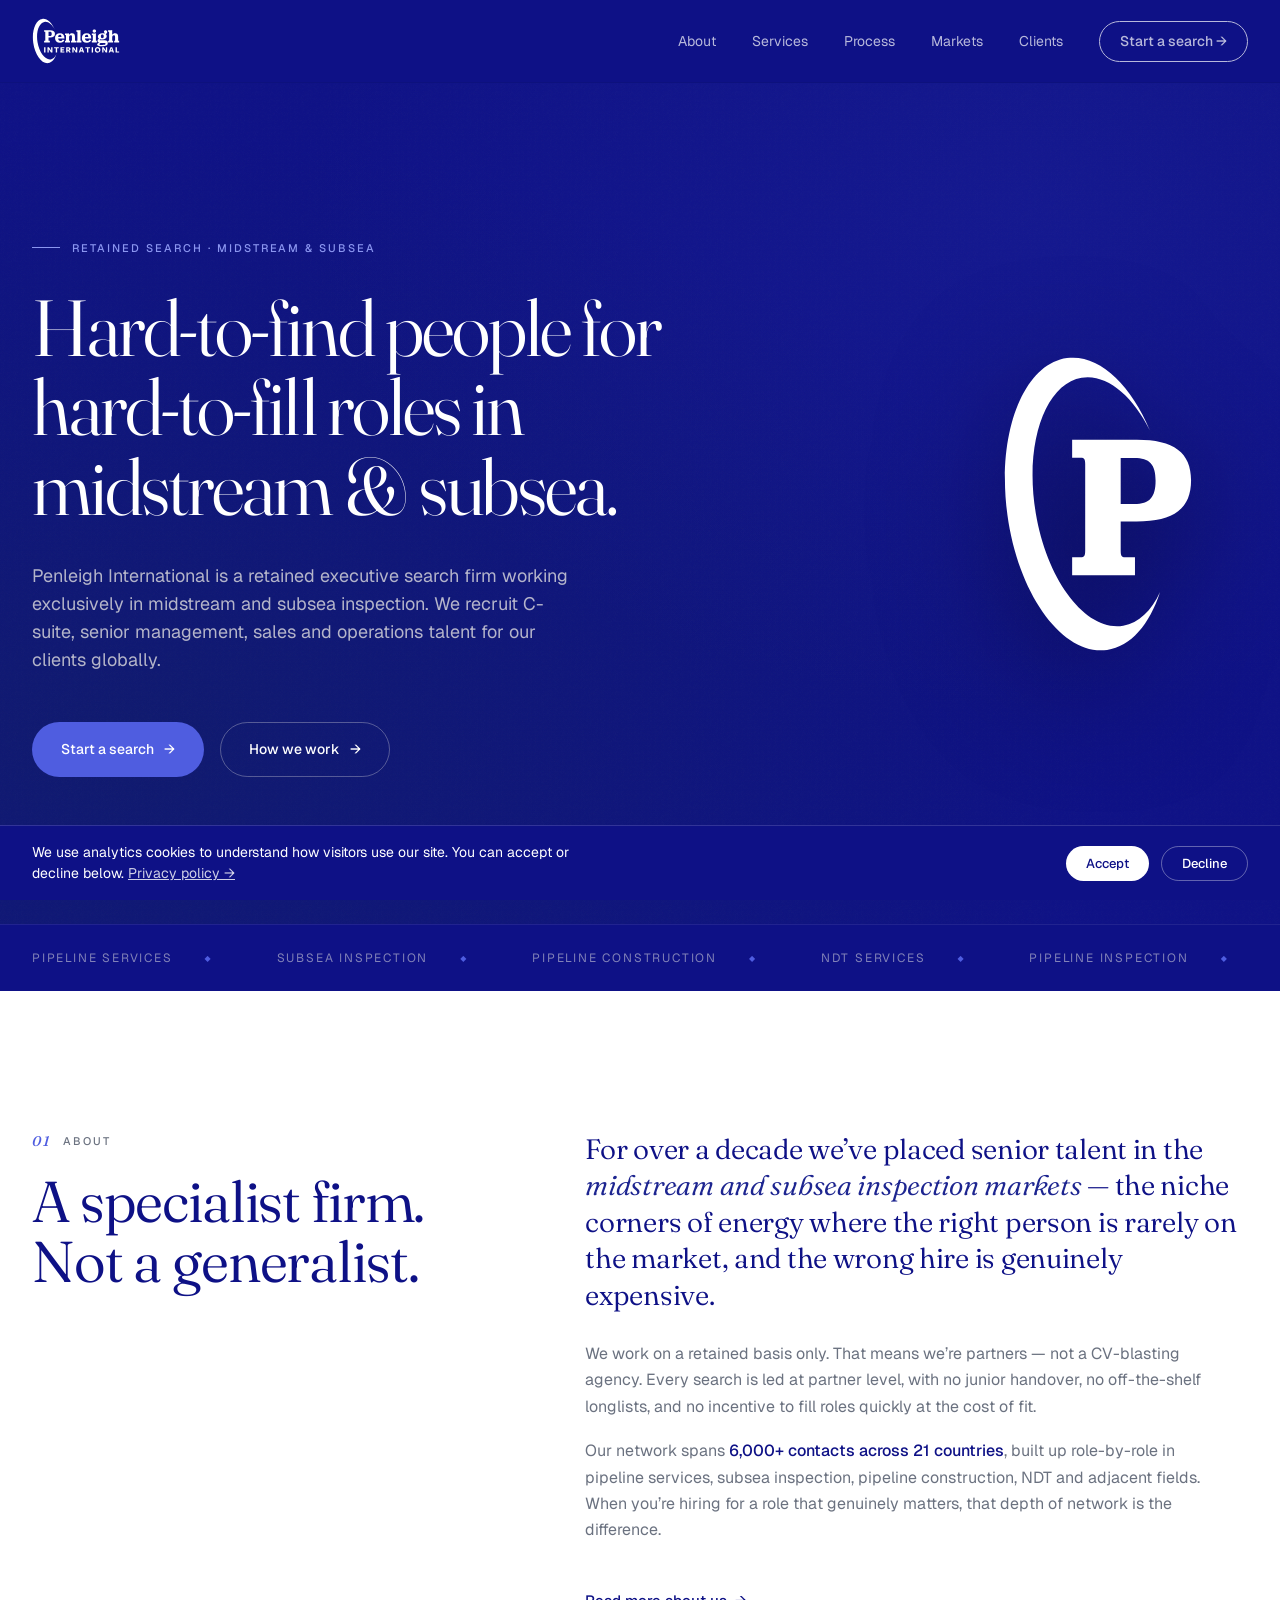
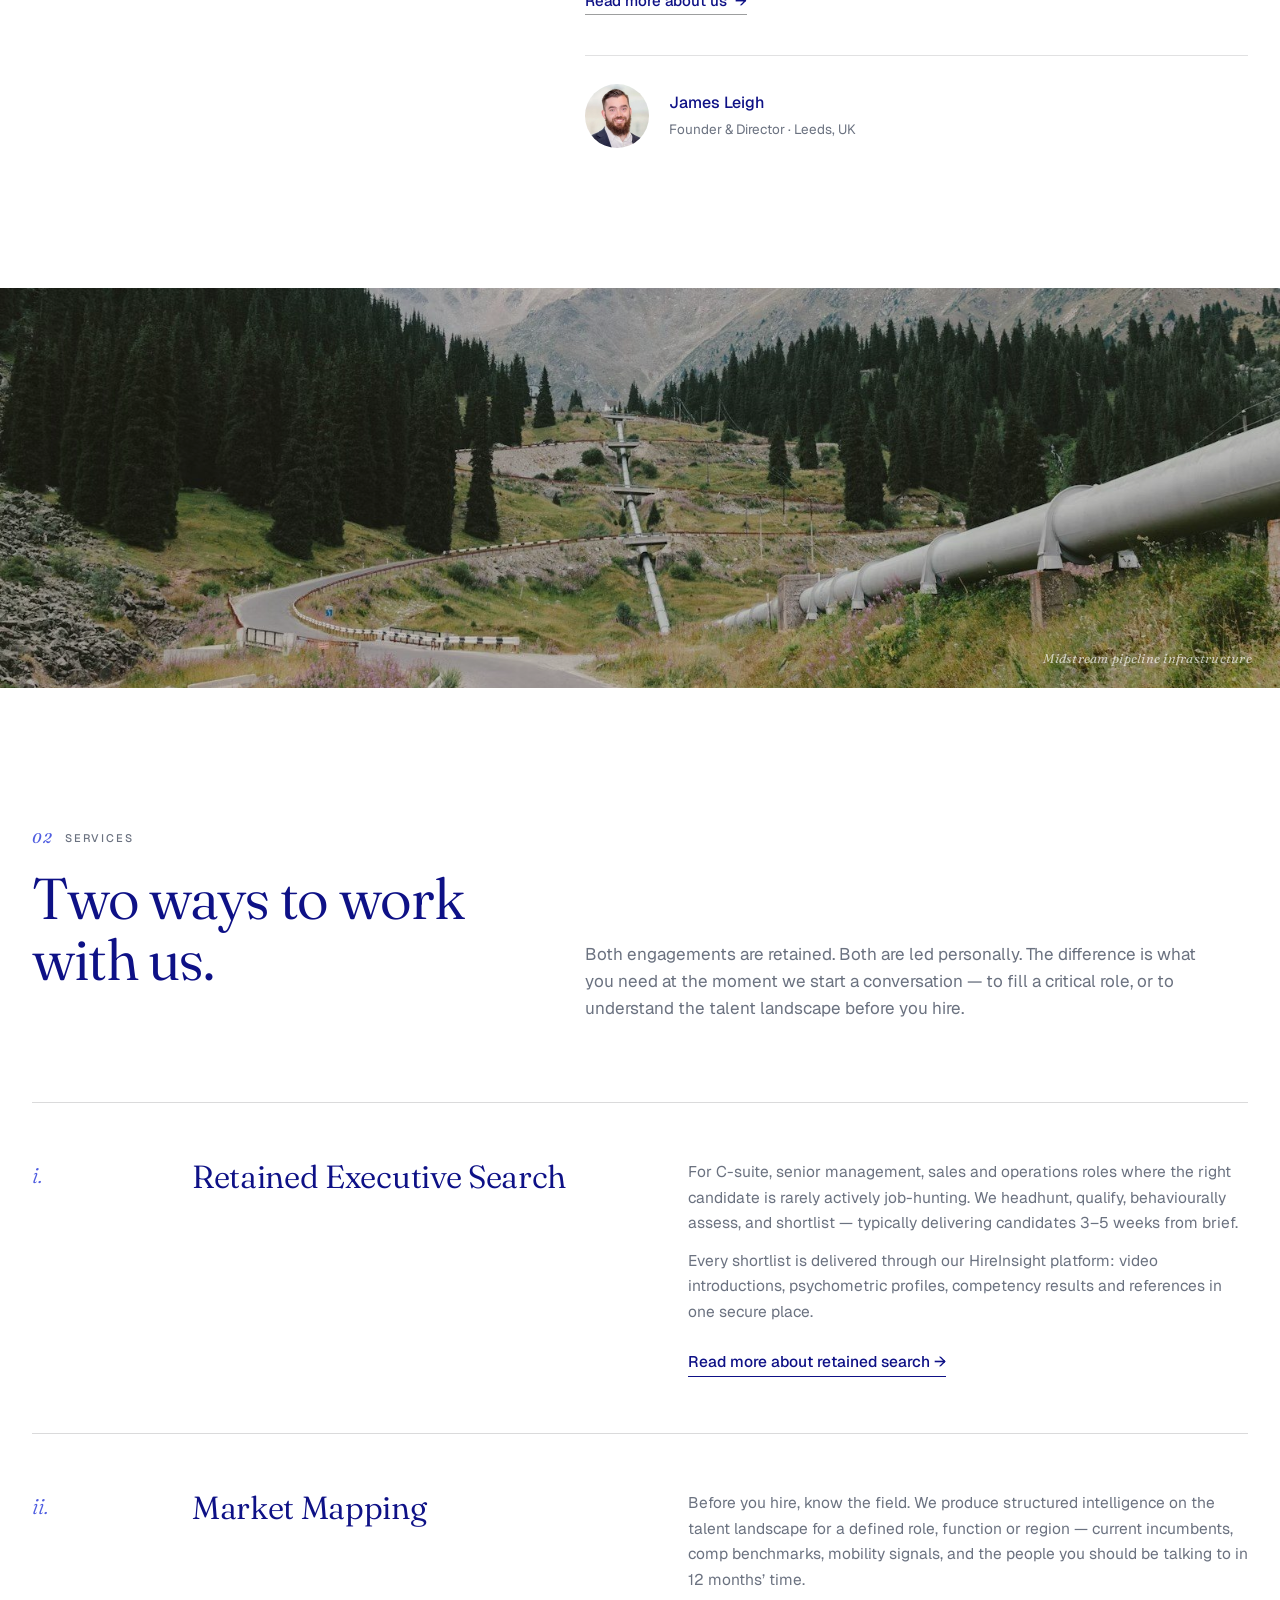
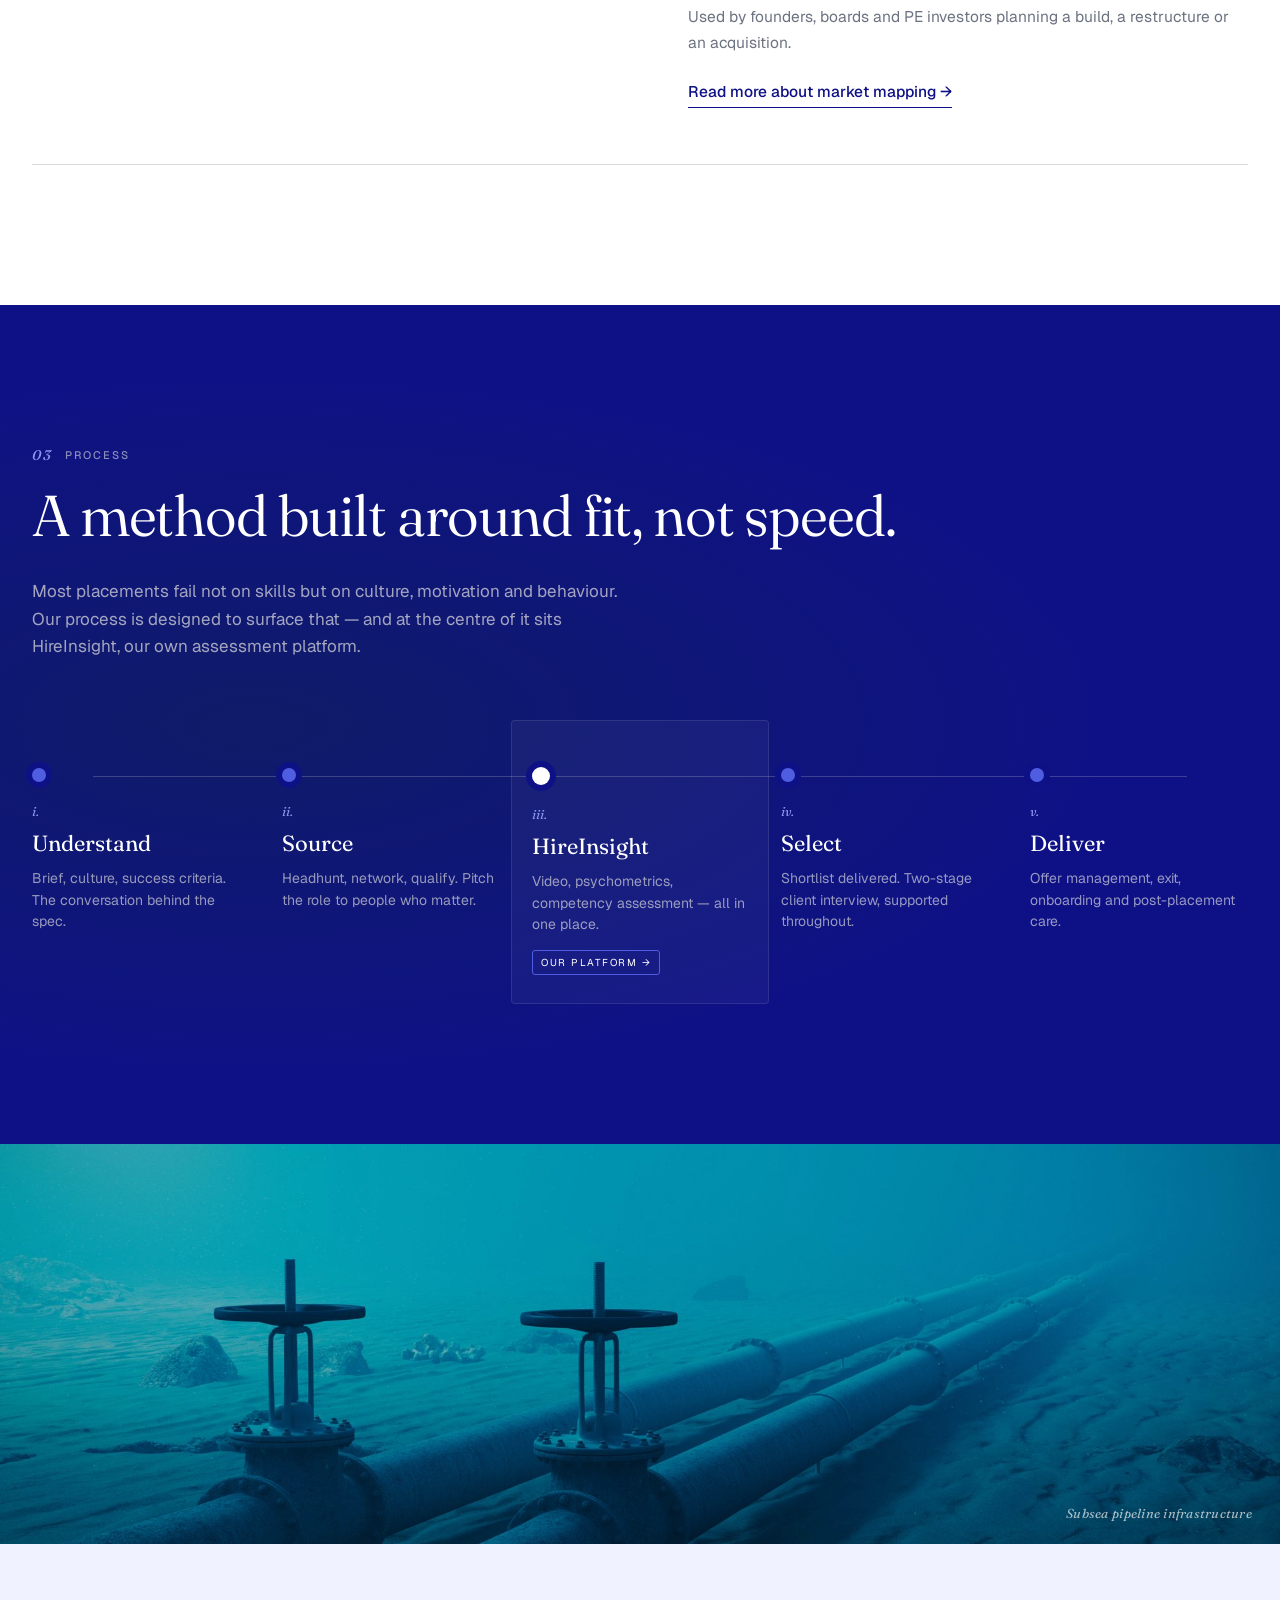
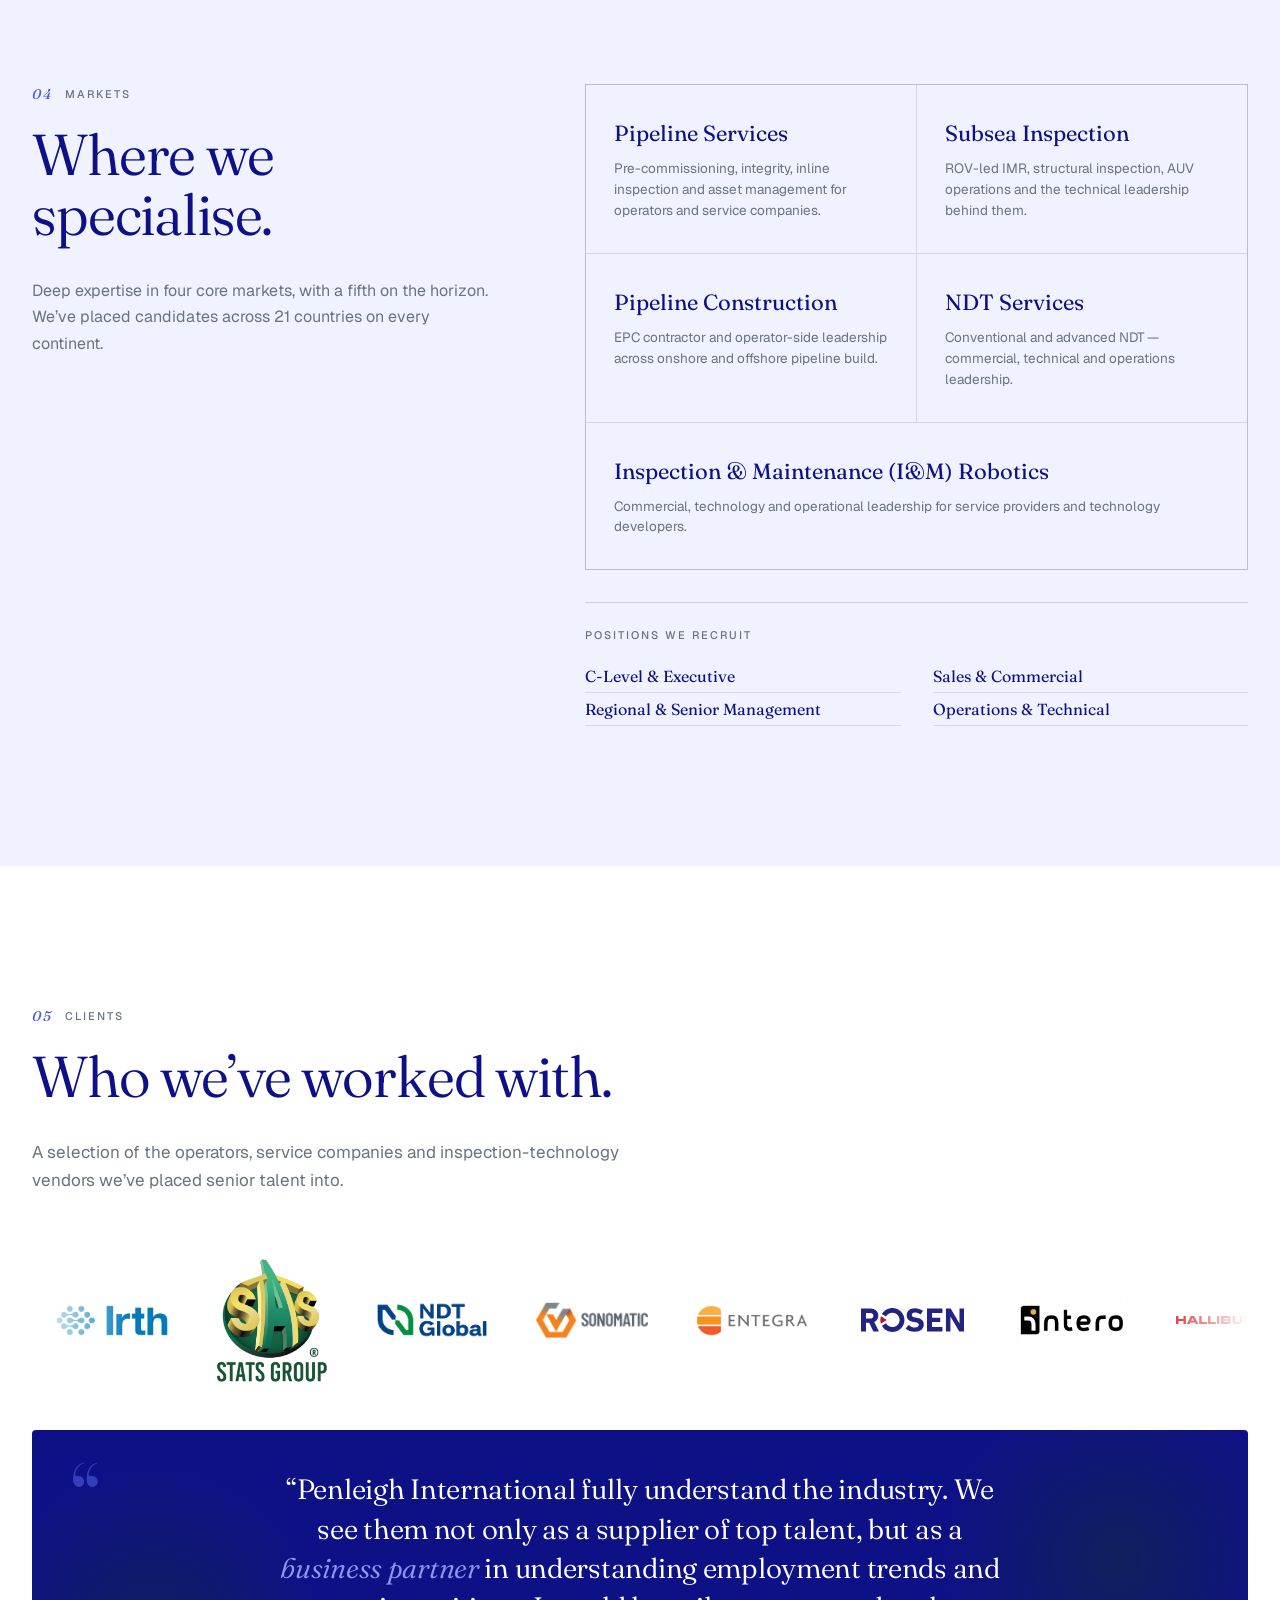
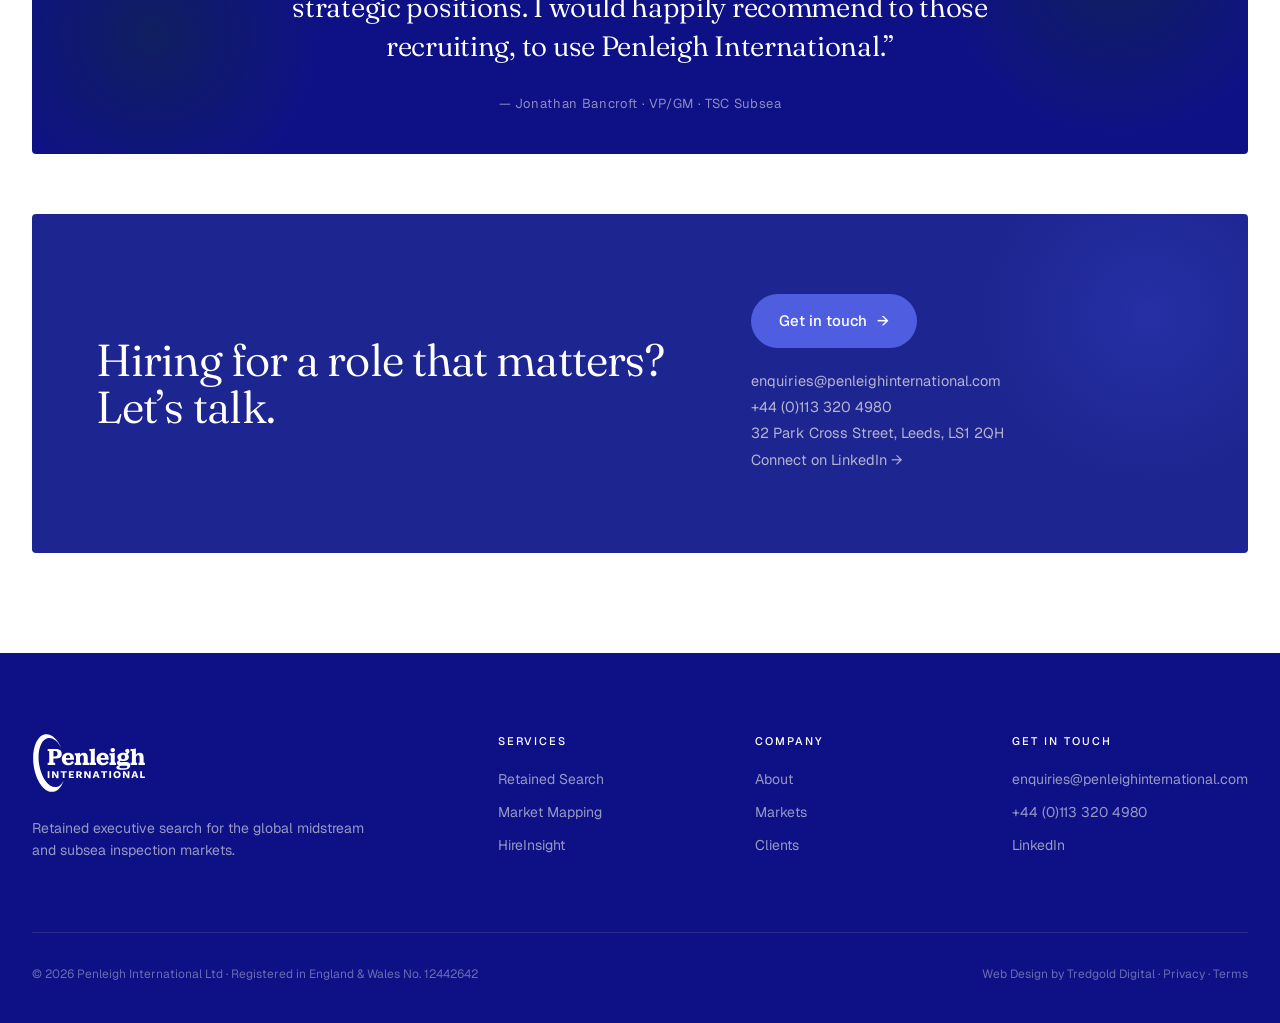
==== index.html @ b70e5719 "Logo update: new Penleigh logos, TSC fix, EV slot, no amber glow Minimal changes to the live design:" ====
<!DOCTYPE html>
<html lang="en">
<head>
<meta charset="UTF-8" />
<meta name="viewport" content="width=device-width, initial-scale=1.0" />
<title>Penleigh International — Retained Search for Midstream &amp; Subsea</title>
<meta name="description" content="Penleigh International is a retained executive search firm for the global midstream and subsea industries. Hard-to-find people for hard-to-fill roles." />

<!-- Favicon -->
<link rel="icon" type="image/svg+xml" href="/assets/favicon.svg">
<link rel="icon" type="image/png" sizes="32x32" href="/assets/favicon-32.png">
<link rel="icon" href="/assets/favicon.ico">
<link rel="apple-touch-icon" sizes="180x180" href="/assets/apple-touch-icon.png">
<link rel="manifest" href="/site.webmanifest">
<meta name="theme-color" content="#0a0d10">

<!-- Open Graph -->
<meta property="og:type" content="website">
<meta property="og:url" content="https://www.penleighinternational.com/">
<meta property="og:title" content="Penleigh International — Retained Search for Midstream &amp; Subsea">
<meta property="og:description" content="Hard-to-find people for hard-to-fill roles. Retained executive search for midstream and subsea, led at partner level.">
<meta property="og:image" content="https://www.penleighinternational.com/assets/og-image.png">
<meta property="og:image:width" content="1200">
<meta property="og:image:height" content="630">
<meta property="og:site_name" content="Penleigh International">

<!-- Twitter / X -->
<meta name="twitter:card" content="summary_large_image">
<meta name="twitter:title" content="Penleigh International — Retained Search for Midstream &amp; Subsea">
<meta name="twitter:description" content="Hard-to-find people for hard-to-fill roles. Retained executive search for midstream and subsea, led at partner level.">
<meta name="twitter:image" content="https://www.penleighinternational.com/assets/og-image.png">

<link rel="preconnect" href="https://fonts.googleapis.com">
<link rel="preconnect" href="https://fonts.gstatic.com" crossorigin>
<link href="https://fonts.googleapis.com/css2?family=Fraunces:opsz,wght,SOFT,WONK@9..144,300..900,0..100,0..1&family=Geist:wght@300;400;500;600&display=swap" rel="stylesheet">
<style>
  :root {
    --ink: #0e1186;           /* brand blue — replaces black */
    --paper: #ffffff;         /* clean white */
    --paper-warm: #f0f2ff;   /* very light blue tint — replaces cream */
    --navy: #1d2590;          /* brand blue mid */
    --navy-deep: #0e1186;     /* brand blue deep */
    --steel: #6b7280;         /* neutral grey for body text */
    --rule: #1d2590;
    --amber: #4f5de0;         /* light blue accent — replaces amber */
    --amber-soft: #8b96f0;
    --serif: 'Fraunces', 'Georgia', serif;
    --sans: 'Geist', system-ui, -apple-system, sans-serif;
  }
  * { box-sizing: border-box; margin: 0; padding: 0; }
  html { scroll-behavior: smooth; }
  body {
    font-family: var(--sans);
    color: var(--ink);
    background: var(--paper);
    font-size: 16px;
    line-height: 1.5;
    -webkit-font-smoothing: antialiased;
    overflow-x: hidden;
  }
  a { color: inherit; text-decoration: none; }
  img { max-width: 100%; display: block; }
  .container { width: 100%; max-width: 1280px; margin: 0 auto; padding: 0 32px; }
  @media (max-width: 720px) { .container { padding: 0 20px; } }

  /* NAV */
  nav.top {
    position: fixed; top: 0; left: 0; right: 0; z-index: 100;
    padding: 18px 0;
    background: var(--ink);
    backdrop-filter: blur(12px);
    -webkit-backdrop-filter: blur(12px);
    border-bottom: 1px solid rgba(10, 13, 16, 0.08);
  }
  nav.top .row { display: flex; align-items: center; justify-content: space-between; }
  .nav-logo { display: flex; align-items: center; gap: 12px; }
  .nav-logo img { height: 46px; width: auto; }
  .nav-links { display: flex; gap: 36px; align-items: center; font-size: 14px; font-weight: 400; }
  .nav-links a { color: var(--paper); opacity: 0.7; transition: opacity 0.2s; }
  .nav-links a:hover, .nav-links a.active { opacity: 1; }
  .nav-cta {
    border: 1px solid var(--paper);
    padding: 9px 20px;
    border-radius: 999px;
    font-weight: 500;
    transition: all 0.2s;
  }
  .nav-cta:hover { background: var(--ink); color: var(--paper); }
  .nav-hamburger { display: none; }
  @media (max-width: 720px) {
    .nav-links { display: none; }
    .nav-hamburger {
      display: flex; flex-direction: column; justify-content: center; gap: 5px;
      background: none; border: none; cursor: pointer; padding: 4px;
    }
    .nav-hamburger span {
      display: block; width: 22px; height: 2px;
      background: var(--paper); border-radius: 2px;
      transition: transform 0.2s, opacity 0.2s;
    }
    .nav-hamburger.open span:nth-child(1) { transform: translateY(7px) rotate(45deg); }
    .nav-hamburger.open span:nth-child(2) { opacity: 0; }
    .nav-hamburger.open span:nth-child(3) { transform: translateY(-7px) rotate(-45deg); }
    .nav-mobile-menu {
      display: none; flex-direction: column;
      position: fixed; top: 65px; left: 0; right: 0; bottom: 0; z-index: 99;
      background: var(--ink); border-top: 1px solid rgba(255,255,255,0.1);
      padding: 8px 24px 48px;
      overflow-y: auto;
      -webkit-overflow-scrolling: touch;
    }
    .nav-mobile-menu.open { display: flex; }
    .nav-mobile-menu a {
      color: var(--paper); opacity: 0.7; padding: 14px 0;
      font-size: 15px; font-weight: 400; text-decoration: none;
      border-bottom: 1px solid rgba(255,255,255,0.08);
      transition: opacity 0.2s;
    }
    .nav-mobile-menu a:last-child { border-bottom: none; margin-top: 8px; }
    .nav-mobile-menu a:hover { opacity: 1; }
    .nav-mobile-menu .nav-cta {
      display: block; text-align: center; opacity: 1;
      border: none;
      padding: 12px 20px; font-weight: 500;
    }
  }

  /* HERO */
  .hero {
    background: var(--ink);
    color: var(--paper);
    min-height: 100vh;
    padding: 140px 0 80px;
    position: relative;
    overflow: hidden;
    display: flex;
    align-items: center;
  }
  .hero::before {
    content: '';
    position: absolute; inset: 0;
    background-image:
      radial-gradient(ellipse at 80% 20%, rgba(60,72,210,0.12), transparent 50%),
      radial-gradient(ellipse at 10% 80%, rgba(17, 38, 74, 0.4), transparent 60%);
    pointer-events: none;
  }
  .hero::after {
    content: '';
    position: absolute; inset: 0;
    background-image: url("data:image/svg+xml;utf8,<svg xmlns='http://www.w3.org/2000/svg' width='120' height='120' opacity='0.04'><filter id='n'><feTurbulence baseFrequency='0.85' numOctaves='2'/></filter><rect width='100%' height='100%' filter='url(%23n)'/></svg>");
    pointer-events: none;
  }
  .hero .container { position: relative; z-index: 2; }
  .hero-grid { display: grid; grid-template-columns: 1.4fr 1fr; gap: 80px; align-items: center; }
  @media (max-width: 960px) { .hero-grid { grid-template-columns: 1fr; gap: 48px; } }
  .eyebrow {
    display: inline-flex;
    align-items: center;
    gap: 12px;
    font-size: 11px;
    font-weight: 500;
    letter-spacing: 0.18em;
    text-transform: uppercase;
    color: var(--amber-soft);
    margin-bottom: 32px;
  }
  .eyebrow::before { content: ''; width: 28px; height: 1px; background: var(--amber-soft); }
  .hero h1 {
    font-family: var(--serif);
    font-weight: 350;
    font-size: clamp(42px, 6.2vw, 86px);
    line-height: 1;
    letter-spacing: -0.025em;
    margin-bottom: 36px;
    font-variation-settings: "opsz" 144;
  }
  .hero h1 em { font-style: italic; color: var(--amber-soft); font-variation-settings: "opsz" 144, "SOFT" 50; }
  .hero p.lede { font-size: 18px; line-height: 1.55; max-width: 540px; color: rgba(244,241,234,0.72); margin-bottom: 48px; }
  .hero-actions { display: flex; gap: 16px; flex-wrap: wrap; }
  .btn {
    display: inline-flex; align-items: center; gap: 10px;
    padding: 16px 28px; border-radius: 999px; font-size: 14px; font-weight: 500;
    transition: all 0.2s; cursor: pointer; border: 1px solid transparent;
  }
  .btn-primary { background: var(--amber); color: var(--paper); }
  .btn-primary:hover { background: var(--amber-soft); transform: translateY(-1px); }
  .btn-ghost { border-color: rgba(244,241,234,0.3); color: var(--paper); }
  .btn-ghost:hover { border-color: var(--paper); }
  .btn .arrow { display: inline-block; transition: transform 0.2s; }
  .btn:hover .arrow { transform: translateX(3px); }
  .hero-visual { position: relative; aspect-ratio: 1/1; max-width: 460px; margin-left: auto; }
  .hero-visual img {
    width: 100%; height: 100%; object-fit: contain;
    filter: drop-shadow(0 30px 60px rgba(0,0,0,0.5));
    animation: float 8s ease-in-out infinite;
  }
  @keyframes float {
    0%,100% { transform: translateY(0) rotate(0deg); }
    50% { transform: translateY(-12px) rotate(-1deg); }
  }
  @media (max-width: 960px) { .hero-visual { max-width: 280px; margin: 0 auto; } }

  /* STRIP */
  .strip { background: var(--ink); color: rgba(244,241,234,0.5); padding: 24px 0; border-top: 1px solid rgba(244,241,234,0.08); overflow: hidden; }
  .strip-inner {
    display: flex;
    /* No gap — spacing baked into each span so the seam is identical to mid-strip spacing */
    gap: 0;
    white-space: nowrap;
    font-size: 12px;
    letter-spacing: 0.15em;
    text-transform: uppercase;
    animation: scroll 40s linear infinite;
    /* Will-change helps GPU compositing for smooth loop */
    will-change: transform;
  }
  .strip-inner span {
    display: inline-flex;
    align-items: center;
    /* Equal padding on both sides — the gap between any two adjacent spans is always 64px */
    padding: 0 32px;
  }
  .strip-inner span::after { content: '◆'; color: var(--amber); font-size: 8px; margin-left: 32px; }
  @keyframes scroll { from { transform: translateX(0); } to { transform: translateX(-50%); } }

  /* SECTION DEFAULTS */
  section { padding: 140px 0; }
  @media (max-width: 720px) { section { padding: 80px 0; } }
  .section-eyebrow {
    font-size: 11px; font-weight: 500; letter-spacing: 0.18em; text-transform: uppercase;
    color: var(--steel); margin-bottom: 20px; display: flex; align-items: center; gap: 12px;
  }
  .section-eyebrow .num { font-family: var(--serif); font-style: italic; font-size: 14px; color: var(--amber); }
  .section-title {
    font-family: var(--serif); font-weight: 350;
    font-size: clamp(34px, 4.5vw, 60px); line-height: 1.05;
    letter-spacing: -0.02em; margin-bottom: 32px; max-width: 880px;
  }
  .section-title em { font-style: italic; color: var(--navy); }

  /* ABOUT */
  .about { background: var(--paper); }
  .about-grid { display: grid; grid-template-columns: 5fr 7fr; gap: 80px; align-items: start; }
  @media (max-width: 960px) { .about-grid { grid-template-columns: 1fr; gap: 40px; } }
  .about-lede { font-family: var(--serif); font-size: 28px; line-height: 1.3; font-weight: 350; margin-bottom: 28px; letter-spacing: -0.01em; }
  .about-lede em { color: var(--navy); font-style: italic; }
  .about-body p { color: var(--steel); margin-bottom: 18px; font-size: 16px; line-height: 1.65; max-width: 56ch; }
  .about-body p strong { color: var(--ink); font-weight: 500; }
  .about-read-more {
    display: inline-flex; align-items: center; gap: 8px;
    margin-top: 28px; color: var(--ink); font-weight: 500; font-size: 15px;
    border-bottom: 1px solid rgba(10,13,16,0.4); padding-bottom: 2px;
    transition: gap 0.2s, border-color 0.2s;
  }
  .about-read-more:hover { border-color: var(--ink); gap: 12px; }
  .signature { display: flex; align-items: center; gap: 20px; margin-top: 40px; padding-top: 28px; border-top: 1px solid rgba(10,13,16,0.12); }
  .signature-photo { width: 64px; height: 64px; border-radius: 50%; flex-shrink: 0; background-size: cover; background-position: center; background-color: var(--ink); }
  .signature-text strong { display: block; font-weight: 500; font-size: 16px; margin-bottom: 2px; }
  .signature-text span { font-size: 13.5px; color: var(--steel); }

  /* EDITORIAL IMAGE PANELS */
  .image-panel { width: 100%; overflow: hidden; position: relative; height: 400px; }
  @media (max-width: 720px) { .image-panel { height: 220px; } }
  .image-panel img { width: 100%; height: 100%; object-fit: cover; object-position: center; display: block; filter: brightness(0.82); /* per-image overrides via style attr */ }
  .image-panel-caption { position: absolute; bottom: 20px; right: 28px; font-family: var(--serif); font-style: italic; font-size: 13px; color: rgba(255,255,255,0.65); letter-spacing: 0.02em; }

  /* SERVICES */
  .services { background: var(--paper); }
  .services-head { display: grid; grid-template-columns: 5fr 7fr; gap: 80px; margin-bottom: 80px; align-items: end; }
  @media (max-width: 960px) { .services-head { grid-template-columns: 1fr; gap: 24px; } }
  .services-head p { color: var(--steel); font-size: 17px; line-height: 1.6; max-width: 56ch; }
  .service-row {
    display: grid; grid-template-columns: 1fr 4fr 5fr; gap: 48px;
    padding: 56px 0; border-top: 1px solid rgba(10,13,16,0.15); align-items: start; transition: all 0.3s;
  }
  .service-row:last-child { border-bottom: 1px solid rgba(10,13,16,0.15); }
  .service-row:hover { padding-left: 16px; }
  @media (max-width: 960px) { .service-row { grid-template-columns: 1fr; gap: 16px; padding: 40px 0; } .service-row:hover { padding-left: 0; } }
  .service-num { font-family: var(--serif); font-style: italic; font-weight: 300; font-size: 22px; color: var(--amber); }
  .service-name { font-family: var(--serif); font-weight: 350; font-size: 32px; line-height: 1.1; letter-spacing: -0.01em; }
  .service-desc { color: var(--steel); font-size: 15.5px; line-height: 1.65; }
  .service-desc p { margin-bottom: 12px; }
  .service-desc a { display: inline-flex; align-items: center; gap: 8px; color: var(--ink); font-weight: 500; margin-top: 12px; border-bottom: 1px solid var(--ink); padding-bottom: 2px; }

  /* PROCESS */
  .process { background: var(--ink); color: var(--paper); position: relative; overflow: hidden; }
  .process::before { content: ''; position: absolute; inset: 0; background-image: radial-gradient(ellipse at 20% 50%, rgba(17,38,74,0.5), transparent 60%); pointer-events: none; }
  .process .container { position: relative; z-index: 2; }
  .process .section-eyebrow { color: rgba(244,241,234,0.55); }
  .process .section-eyebrow .num { color: var(--amber-soft); }
  .process .section-title { color: var(--paper); }
  .process .section-title em { color: var(--amber-soft); }
  .process-intro { color: rgba(244,241,234,0.65); max-width: 56ch; margin-bottom: 80px; font-size: 17px; line-height: 1.6; }
  .steps { display: grid; grid-template-columns: repeat(5, 1fr); gap: 32px; position: relative; }
  .steps::before { content: ''; position: absolute; top: 36px; left: 5%; right: 5%; height: 1px; background: rgba(244,241,234,0.2); z-index: 0; }
  @media (max-width: 960px) { .steps { grid-template-columns: 1fr; gap: 24px; } .steps::before { display: none; } }
  .step { position: relative; z-index: 1; }
  .step-dot { width: 14px; height: 14px; border-radius: 50%; background: var(--amber); margin-bottom: 20px; margin-top: 28px; box-shadow: 0 0 0 6px var(--ink); }
  .step-num { font-family: var(--serif); font-style: italic; font-size: 13px; color: var(--amber-soft); margin-bottom: 8px; }
  .step-title { font-family: var(--serif); font-weight: 400; font-size: 22px; line-height: 1.2; margin-bottom: 12px; }
  .step-desc { font-size: 14px; line-height: 1.55; color: rgba(244,241,234,0.6); }
  .step-highlight .step-dot { background: var(--paper); width: 18px; height: 18px; margin-top: 26px; }
  .step-highlight { background: rgba(244,241,234,0.04); padding: 20px 20px 28px; margin: -20px -20px 0; border-radius: 4px; border: 1px solid rgba(244,241,234,0.1); }
  .hire-insight-tag {
  display: inline-block; font-size: 10px; letter-spacing: 0.15em; text-transform: uppercase;
  color: var(--paper); margin-top: 14px; padding: 4px 8px; border: 1px solid var(--amber); border-radius: 3px; transition: all 0.2s;
  }
  .hire-insight-tag:hover { background: var(--amber); color: var(--ink); }

  /* MARKETS */
  .markets { background: var(--paper-warm); }
  .markets-grid { display: grid; grid-template-columns: 5fr 7fr; gap: 80px; align-items: start; }
  @media (max-width: 960px) { .markets-grid { grid-template-columns: 1fr; gap: 40px; } }
  .markets-list { display: grid; grid-template-columns: 1fr 1fr; gap: 1px; background: rgba(10,13,16,0.12); border: 1px solid rgba(10,13,16,0.12); }
  .market-item { background: var(--paper-warm); padding: 32px 28px; }
  .market-item h4 { font-family: var(--serif); font-weight: 400; font-size: 22px; margin-bottom: 8px; }
  .market-item p { font-size: 13.5px; line-height: 1.55; color: var(--steel); }
  .market-item.future { background: transparent; border: 1px dashed rgba(10,13,16,0.25); }
  .market-item.future h4 { color: var(--steel); font-style: italic; }
  .market-item.future::before { content: 'Coming soon'; display: block; font-size: 10px; letter-spacing: 0.15em; text-transform: uppercase; color: var(--amber); margin-bottom: 12px; }
  .roles-list { margin-top: 32px; padding-top: 24px; border-top: 1px solid rgba(10,13,16,0.15); }
  .roles-list h5 { font-size: 11px; letter-spacing: 0.18em; text-transform: uppercase; color: var(--steel); margin-bottom: 16px; font-weight: 500; }
  .roles-list ul { list-style: none; columns: 2; column-gap: 32px; }
  .roles-list li { font-family: var(--serif); font-size: 16px; line-height: 2; border-bottom: 1px solid rgba(10,13,16,0.1); padding-right: 12px; }

  /* CLIENTS */
  .clients { background: var(--paper); }
  .clients-head { text-align: left; margin-bottom: 64px; }
  .clients-head p { color: var(--steel); max-width: 56ch; font-size: 17px; line-height: 1.6; }
  .clients { background: var(--paper); padding-bottom: 60px !important; }

  /* Logo scrolling strip — mirrors the text strip above the fold */
  .logo-strip-wrap {
    overflow: hidden;
    margin-bottom: 48px;
    background: var(--paper);
    /* Fade edges so the scroll feels infinite */
    -webkit-mask-image: linear-gradient(to right, transparent 0%, black 8%, black 92%, transparent 100%);
    mask-image: linear-gradient(to right, transparent 0%, black 8%, black 92%, transparent 100%);
  }
  .logo-strip {
    display: flex;
    gap: 0;
    white-space: nowrap;
    animation: logo-scroll 35s linear infinite;
    will-change: transform;
    align-items: center;
    width: max-content;
  }
  /* Pause on hover — gives clients a chance to read each logo */
  .logo-strip-wrap:hover .logo-strip { animation-play-state: paused; }
  @keyframes logo-scroll {
    from { transform: translateX(0); }
    to   { transform: translateX(-50%); }
  }
  .logo-strip-item {
    display: inline-flex;
    align-items: center;
    justify-content: center;
    flex-shrink: 0;
    width: 160px;
    padding: 0 24px;
  }

  .logo-strip-item img {
    max-width: 100%;
    width: auto;
    height: auto;
    object-fit: contain;
    mix-blend-mode: multiply;
    display: block;
  }

  /* Testimonial — navy atmospheric bleeds only, one each side */
  .testimonial-block {
    background: var(--ink);
    color: var(--paper);
    padding: 40px 80px;
    border-radius: 4px;
    position: relative;
    overflow: hidden;
  }
  /* Navy bleed top-right */
  .testimonial-block::before {
    content: '';
    position: absolute; top: -80px; right: -80px;
    width: 420px; height: 420px;
    border-radius: 50%;
    background: radial-gradient(circle, rgba(17,38,74,0.7), transparent 60%);
    pointer-events: none;
  }
  /* Navy bleed bottom-left */
  .testimonial-block::after {
    content: '';
    position: absolute; bottom: -80px; left: -80px;
    width: 400px; height: 400px;
    border-radius: 50%;
    background: radial-gradient(circle, rgba(17,38,74,0.65), transparent 60%);
    pointer-events: none;
  }
  @media (max-width: 720px) { .testimonial-block { padding: 52px 28px 48px; } }
  .testimonial-block .quote-mark {
    position: absolute; top: 24px; left: 40px;
    font-family: var(--serif); font-size: 100px; line-height: 1;
    color: var(--amber); opacity: 0.6;
    z-index: 1;
  }
  @media (max-width: 720px) { .testimonial-block .quote-mark { font-size: 64px; left: 24px; top: 16px; } }
  .testimonial-block blockquote {
    font-family: var(--serif); font-weight: 350;
    font-size: clamp(18px, 2.2vw, 28px); line-height: 1.4;
    letter-spacing: -0.01em; max-width: 720px;
    margin: 0 auto; text-align: center; position: relative; z-index: 2;
  }
  .testimonial-block blockquote em { font-style: italic; color: var(--amber-soft); }
  .testimonial-cite { margin-top: 28px; text-align: center; font-size: 13px; color: rgba(244,241,234,0.55); letter-spacing: 0.05em; position: relative; z-index: 2; }

  /* CTA — tight to testimonial */
  .cta { background: var(--paper); padding: 0px 0 100px; }
  @media (max-width: 720px) { .cta { padding: 32px 0 72px; } }
  .cta-card {
    background: var(--navy); color: var(--paper);
    padding: 80px 64px; border-radius: 4px;
    display: grid; grid-template-columns: 7fr 5fr; gap: 48px;
    align-items: center; position: relative; overflow: hidden;
  }
  .cta-card::before {
    content: ''; position: absolute; top: -100px; right: -100px;
    width: 400px; height: 400px; border-radius: 50%;
    background: radial-gradient(circle, rgba(60,72,210,0.3), transparent 60%);
    pointer-events: none;
  }
  @media (max-width: 960px) { .cta-card { grid-template-columns: 1fr; padding: 56px 40px; gap: 32px; } }
  @media (max-width: 720px) { .cta-card { padding: 44px 28px; gap: 28px; } }
  .cta-card h2 {
    font-family: var(--serif); font-weight: 350;
    font-size: clamp(32px, 3.5vw, 48px); line-height: 1.05;
    letter-spacing: -0.02em; position: relative; z-index: 1;
  }
  .cta-card h2 em { color: var(--amber-soft); font-style: italic; }
  .cta-card-right { display: flex; flex-direction: column; gap: 20px; position: relative; z-index: 1; }
  /* CTA button — full width on mobile, auto on desktop */
  .cta-btn {
    display: inline-flex; align-items: center; justify-content: center; gap: 10px;
    padding: 16px 28px; border-radius: 999px; font-size: 15px; font-weight: 500;
    background: var(--amber); color: var(--paper); border: none; transition: all 0.2s;
    align-self: flex-start;
  }
  .cta-btn:hover { background: var(--amber-soft); transform: translateY(-1px); }
  @media (max-width: 720px) { .cta-btn { align-self: stretch; } }
  .cta-btn .arrow { transition: transform 0.2s; }
  .cta-btn:hover .arrow { transform: translateX(3px); }
  .cta-meta { color: rgba(244,241,234,0.7); font-size: 14.5px; line-height: 1.8; }
  .cta-meta a:hover { color: var(--amber-soft); }

  /* FOOTER */
  footer { background: var(--ink); color: rgba(244,241,234,0.6); padding: 80px 0 40px; }
  .footer-grid { display: grid; grid-template-columns: 2fr 1fr 1fr 1fr; gap: 48px; margin-bottom: 64px; }
  @media (max-width: 960px) { .footer-grid { grid-template-columns: 1fr 1fr; gap: 36px; } }
  @media (max-width: 540px) { .footer-grid { grid-template-columns: 1fr; gap: 28px; } }
  .footer-brand img { height: 60px; width: auto; margin-bottom: 24px; }
  .footer-brand p { font-size: 14px; line-height: 1.6; max-width: 38ch; }
  .footer-col h6 { font-size: 11px; letter-spacing: 0.18em; text-transform: uppercase; color: var(--paper); margin-bottom: 20px; font-weight: 500; }
  .footer-col ul { list-style: none; }
  .footer-col li { margin-bottom: 12px; font-size: 14px; }
  .footer-col a:hover { color: var(--paper); }
  .footer-bottom {
    border-top: 1px solid rgba(244,241,234,0.1); padding-top: 32px;
    display: flex; justify-content: space-between; flex-wrap: wrap;
    gap: 12px; font-size: 12px; color: rgba(244,241,234,0.4);
  }
  .footer-bottom a:hover { color: var(--paper); }

  /* REVEAL */
  .reveal { opacity: 0; transform: translateY(20px); transition: opacity 0.8s ease, transform 0.8s ease; }
  .reveal.in { opacity: 1; transform: translateY(0); }

  /* COOKIE BANNER */
  .cookie-banner {
    position: fixed; bottom: 0; left: 0; right: 0; z-index: 1000;
    background: var(--ink); color: var(--paper);
    padding: 16px 32px; display: flex; align-items: center;
    justify-content: space-between; gap: 24px;
    border-top: 1px solid rgba(255,255,255,0.15);
    font-size: 14px; line-height: 1.5;
  }
  .cookie-banner.hidden { display: none; }
  .cookie-banner p { max-width: 60ch; }
  .cookie-banner a { text-decoration: underline; opacity: 0.8; }
  .cookie-banner a:hover { opacity: 1; }
  .cookie-actions { display: flex; gap: 12px; flex-shrink: 0; }
  .cookie-btn {
    padding: 8px 20px; border-radius: 999px; font-size: 13px; font-weight: 500;
    cursor: pointer; transition: all 0.2s; font-family: var(--sans);
  }
  .cookie-btn-accept { background: var(--paper); color: var(--ink); border: none; }
  .cookie-btn-accept:hover { opacity: 0.9; }
  .cookie-btn-decline { background: transparent; color: var(--paper); border: 1px solid rgba(255,255,255,0.35); }
  .cookie-btn-decline:hover { border-color: var(--paper); }
  @media (max-width: 720px) {
    .cookie-banner { flex-direction: column; align-items: flex-start; padding: 20px; gap: 16px; }
  }
</style>
<script type="application/ld+json">
  {
    "@context": "https://schema.org",
    "@graph": [
      {
        "@type": "Organization",
        "@id": "https://www.penleighinternational.com/#organization",
        "name": "Penleigh International",
        "url": "https://www.penleighinternational.com",
        "logo": {
          "@type": "ImageObject",
          "url": "https://www.penleighinternational.com/assets/brand/penleigh-primary-blue.svg"
        },
        "description": "Retained executive search firm specialising in the global midstream and subsea inspection markets.",
        "foundingDate": "2020",
        "numberOfEmployees": {
          "@type": "QuantitativeValue",
          "minValue": 1,
          "maxValue": 10
        },
        "address": {
          "@type": "PostalAddress",
          "streetAddress": "32 Park Cross Street",
          "addressLocality": "Leeds",
          "postalCode": "LS1 2QH",
          "addressCountry": "GB"
        },
        "contactPoint": {
          "@type": "ContactPoint",
          "telephone": "+44-113-320-4980",
          "email": "enquiries@penleighinternational.com",
          "contactType": "customer service"
        },
        "sameAs": [
          "https://uk.linkedin.com/company/penleighinternational"
        ],
        "areaServed": "Worldwide",
        "knowsAbout": [
          "Executive Search",
          "Pipeline Services Recruitment",
          "Subsea Inspection Recruitment",
          "Pipeline Construction Recruitment",
          "NDT Services Recruitment",
          "Market Mapping"
        ]
      },
      {
        "@type": "WebSite",
        "@id": "https://www.penleighinternational.com/#website",
        "url": "https://www.penleighinternational.com",
        "name": "Penleigh International",
        "publisher": {
          "@id": "https://www.penleighinternational.com/#organization"
        }
      },
      {
        "@type": "LocalBusiness",
        "@id": "https://www.penleighinternational.com/#localbusiness",
        "name": "Penleigh International",
        "url": "https://www.penleighinternational.com",
        "telephone": "+44-113-320-4980",
        "email": "enquiries@penleighinternational.com",
        "address": {
          "@type": "PostalAddress",
          "streetAddress": "32 Park Cross Street",
          "addressLocality": "Leeds",
          "postalCode": "LS1 2QH",
          "addressCountry": "GB"
        },
        "geo": {
          "@type": "GeoCoordinates",
          "latitude": 53.7997,
          "longitude": -1.5492
        },
        "image": "https://www.penleighinternational.com/assets/og-image.png",
        "priceRange": "££££"
      }
    ]
  }
  </script>
</head>
<body>

<nav class="top">
  <div class="container row">
    <a href="#top" class="nav-logo">
      <img src="/assets/brand/penleigh-primary-white.svg" alt="Penleigh International" />
    </a>
    <div class="nav-links">
      <a href="about.html">About</a>
      <a href="#services">Services</a>
      <a href="#process">Process</a>
      <a href="#markets">Markets</a>
      <a href="#clients">Clients</a>
      <a href="contact.html" class="nav-cta">Start a search →</a>
    </div>
    <button class="nav-hamburger" aria-label="Open menu" aria-expanded="false">
      <span></span><span></span><span></span>
    </button>
  </div>
</nav>
<div class="nav-mobile-menu" aria-hidden="true">
  <a href="about.html">About</a>
  <a href="#services">Services</a>
  <a href="#process">Process</a>
  <a href="#markets">Markets</a>
  <a href="#clients">Clients</a>
  <a href="contact.html" class="nav-cta">Start a search →</a>
</div>

<!-- HERO -->
<section class="hero" id="top">
  <div class="container">
    <div class="hero-grid">
      <div>
        <span class="eyebrow">Retained Search · Midstream &amp; Subsea</span>
        <h1>Hard-to-find people for hard-to-fill roles in midstream &amp; subsea.</h1>
        <p class="lede">Penleigh International is a retained executive search firm working exclusively in midstream and subsea inspection. We recruit C-suite, senior management, sales and operations talent for our clients globally.</p>
        <div class="hero-actions">
          <a href="contact.html" class="btn btn-primary">Start a search <span class="arrow">→</span></a>
          <a href="#process" class="btn btn-ghost">How we work <span class="arrow">→</span></a>
        </div>
      </div>
      <div class="hero-visual">
        <img src="/assets/brand/penleigh-mark-white.svg" alt="" aria-hidden="true" />
      </div>
    </div>
  </div>
</section>

<!-- SCROLLING STRIP -->
<div class="strip">
  <div class="strip-inner">
    <span>Pipeline Services</span>
    <span>Subsea Inspection</span>
    <span>Pipeline Construction</span>
    <span>NDT Services</span>
    <span>Pipeline Inspection</span>
    <span>Robotics &amp; Inspection</span>
    <span>Pipeline Services</span>
    <span>Subsea Inspection</span>
    <span>Pipeline Construction</span>
    <span>NDT Services</span>
    <span>Robotics &amp; Inspection</span>
    <span>Pipeline Services</span>
    <span>Subsea Inspection</span>
    <span>Pipeline Construction</span>
    <span>NDT Services</span>
    <span>Pipeline Inspection</span>
    <span>Robotics &amp; Inspection</span>
    <span>Pipeline Services</span>
    <span>Subsea Inspection</span>
    <span>Pipeline Construction</span>
    <span>NDT Services</span>
    <span>Robotics &amp; Inspection</span>
  </div>
</div>

<!-- ABOUT -->
<section class="about" id="about">
  <div class="container">
    <div class="about-grid">
      <div>
        <div class="section-eyebrow"><span class="num">01</span> About</div>
        <h2 class="section-title">A specialist firm. Not a generalist.</h2>
      </div>
      <div>
        <p class="about-lede">For over a decade we&rsquo;ve placed senior talent in the <em>midstream and subsea inspection markets</em> — the niche corners of energy where the right person is rarely on the market, and the wrong hire is genuinely expensive.</p>
        <div class="about-body">
          <p>We work on a retained basis only. That means we&rsquo;re partners — not a CV-blasting agency. Every search is led at partner level, with no junior handover, no off-the-shelf longlists, and no incentive to fill roles quickly at the cost of fit.</p>
          <p>Our network spans <strong>6,000+ contacts across 21 countries</strong>, built up role-by-role in pipeline services, subsea inspection, pipeline construction, NDT and adjacent fields. When you&rsquo;re hiring for a role that genuinely matters, that depth of network is the difference.</p>
        </div>
        <a href="about.html" class="about-read-more">Read more about us <span>→</span></a>
        <div class="signature">
          <div class="signature-photo" style="background-image: url('/assets/james-256.webp');"></div>
          <div class="signature-text">
            <strong>James Leigh</strong>
            <span>Founder &amp; Director · Leeds, UK</span>
          </div>
        </div>
      </div>
    </div>
  </div>
</section>

<!-- EDITORIAL IMAGE: Pipeline -->
<div class="image-panel">
  <img
    src="assets/pipeline-infrastructure.jpg"
    alt="Midstream pipeline infrastructure, Kazakhstan"
    loading="lazy"
    style="object-position: center 85%;"
  />
  <span class="image-panel-caption">Midstream pipeline infrastructure</span>
</div>

<!-- SERVICES -->
<section class="services" id="services">
  <div class="container">
    <div class="services-head">
      <div>
        <div class="section-eyebrow"><span class="num">02</span> Services</div>
        <h2 class="section-title">Two ways to work with us.</h2>
      </div>
      <p>Both engagements are retained. Both are led personally. The difference is what you need at the moment we start a conversation — to fill a critical role, or to understand the talent landscape before you hire.</p>
    </div>

    <div class="service-row">
      <div class="service-num">i.</div>
      <div>
        <h3 class="service-name">Retained Executive Search</h3>
      </div>
      <div class="service-desc">
        <p>For C-suite, senior management, sales and operations roles where the right candidate is rarely actively job-hunting. We headhunt, qualify, behaviourally assess, and shortlist — typically delivering candidates 3–5 weeks from brief.</p>
        <p>Every shortlist is delivered through our HireInsight platform: video introductions, psychometric profiles, competency results and references in one secure place.</p>
        <a href="retained-search.html">Read more about retained search →</a>
      </div>
    </div>

    <div class="service-row">
      <div class="service-num">ii.</div>
      <div>
        <h3 class="service-name">Market Mapping</h3>
      </div>
      <div class="service-desc">
        <p>Before you hire, know the field. We produce structured intelligence on the talent landscape for a defined role, function or region — current incumbents, comp benchmarks, mobility signals, and the people you should be talking to in 12 months&rsquo; time.</p>
        <p>Used by founders, boards and PE investors planning a build, a restructure or an acquisition.</p>
        <a href="market-mapping.html">Read more about market mapping →</a>
      </div>
    </div>
  </div>
</section>

<!-- PROCESS -->
<section class="process" id="process">
  <div class="container">
    <div class="section-eyebrow"><span class="num">03</span> Process</div>
    <h2 class="section-title">A method built around fit, not speed.</h2>
    <p class="process-intro">Most placements fail not on skills but on culture, motivation and behaviour. Our process is designed to surface that &mdash; and at the centre of it sits HireInsight, our own assessment platform.</p>
    <div class="steps">
      <div class="step">
        <div class="step-dot"></div>
        <div class="step-num">i.</div>
        <h4 class="step-title">Understand</h4>
        <p class="step-desc">Brief, culture, success criteria. The conversation behind the spec.</p>
      </div>
      <div class="step">
        <div class="step-dot"></div>
        <div class="step-num">ii.</div>
        <h4 class="step-title">Source</h4>
        <p class="step-desc">Headhunt, network, qualify. Pitch the role to people who matter.</p>
      </div>
      <div class="step step-highlight">
        <div class="step-dot"></div>
        <div class="step-num">iii.</div>
        <h4 class="step-title">HireInsight</h4>
        <p class="step-desc">Video, psychometrics, competency assessment &mdash; all in one place.</p>
        <a href="https://penleigh.hireinsight.io/" target="_blank" rel="noopener" class="hire-insight-tag">Our platform →</a>
      </div>
      <div class="step">
        <div class="step-dot"></div>
        <div class="step-num">iv.</div>
        <h4 class="step-title">Select</h4>
        <p class="step-desc">Shortlist delivered. Two-stage client interview, supported throughout.</p>
      </div>
      <div class="step">
        <div class="step-dot"></div>
        <div class="step-num">v.</div>
        <h4 class="step-title">Deliver</h4>
        <p class="step-desc">Offer management, exit, onboarding and post-placement care.</p>
      </div>
    </div>
  </div>
</section>

<!-- EDITORIAL IMAGE: Midstream -->
<div class="image-panel">
  <img
    src="assets/subsea-oil-and-gas.jpg"
    alt="Subsea pipeline infrastructure"
    loading="lazy"
    style="filter: brightness(0.9); object-position: center 52%;"
  />
  <span class="image-panel-caption">Subsea pipeline infrastructure</span>
</div>

<!-- MARKETS -->
<section class="markets" id="markets">
  <div class="container">
    <div class="markets-grid">
      <div>
        <div class="section-eyebrow"><span class="num">04</span> Markets</div>
        <h2 class="section-title">Where we specialise.</h2>
        <p style="color: var(--steel); font-size: 16px; line-height: 1.65; max-width: 42ch;">Deep expertise in four core markets, with a fifth on the horizon. We&rsquo;ve placed candidates across 21 countries on every continent.</p>
      </div>
      <div>
        <div class="markets-list">
          <div class="market-item">
            <h4>Pipeline Services</h4>
            <p>Pre-commissioning, integrity, inline inspection and asset management for operators and service companies.</p>
          </div>
          <div class="market-item">
            <h4>Subsea Inspection</h4>
            <p>ROV-led IMR, structural inspection, AUV operations and the technical leadership behind them.</p>
          </div>
          <div class="market-item">
            <h4>Pipeline Construction</h4>
            <p>EPC contractor and operator-side leadership across onshore and offshore pipeline build.</p>
          </div>
          <div class="market-item">
            <h4>NDT Services</h4>
            <p>Conventional and advanced NDT &mdash; commercial, technical and operations leadership.</p>
          </div>
          <div class="market-item" style="grid-column: span 2;">
            <h4>Inspection &amp; Maintenance (I&amp;M) Robotics</h4>
            <p>Commercial, technology and operational leadership for service providers and technology developers.</p>
          </div>
        </div>
        <div class="roles-list">
          <h5>Positions we recruit</h5>
          <ul>
            <li>C-Level &amp; Executive</li>
            <li>Regional &amp; Senior Management</li>
            <li>Sales &amp; Commercial</li>
            <li>Operations &amp; Technical</li>
          </ul>
        </div>
      </div>
    </div>
  </div>
</section>

<!-- CLIENTS -->
<section class="clients" id="clients">
  <div class="container">
    <div class="clients-head">
      <div class="section-eyebrow"><span class="num">05</span> Clients</div>
      <h2 class="section-title">Who we&rsquo;ve worked with.</h2>
      <p>A selection of the operators, service companies and inspection-technology vendors we&rsquo;ve placed senior talent into.</p>
    </div>
    <div class="logo-strip-wrap" aria-label="Client logos">
      <div class="logo-strip" aria-hidden="true">
      <div class="logo-strip-item"><img src="/assets/logos/irth.png" alt="Irth Solutions" onerror="this.parentNode.style.display='none'" /></div>
      <div class="logo-strip-item"><img src="/assets/logos/stats.png" alt="STATS Group" onerror="this.parentNode.style.display='none'" /></div>
      <div class="logo-strip-item"><img src="/assets/logos/ndt.png" alt="NDT Global" onerror="this.parentNode.style.display='none'" /></div>
      <div class="logo-strip-item"><img src="/assets/logos/tsc-subsea.png" alt="TSC Subsea" onerror="this.parentNode.style.display='none'" /></div>
      <div class="logo-strip-item"><img src="/assets/logos/evcam.png" alt="EV" onerror="this.parentNode.style.display='none'" /></div>
      <div class="logo-strip-item"><img src="/assets/logos/skipper-ndt.avif" alt="SKIPPER NDT" onerror="this.parentNode.style.display='none'" /></div>
      <div class="logo-strip-item"><img src="/assets/logos/sonomatic.png" alt="Sonomatic" onerror="this.parentNode.style.display='none'" /></div>
      <div class="logo-strip-item"><img src="/assets/logos/entegra.png" alt="Entegra" onerror="this.parentNode.style.display='none'" /></div>
      <div class="logo-strip-item"><img src="/assets/logos/rosen-logo.svg" alt="ROSEN Group" onerror="this.parentNode.style.display='none'" /></div>
      <div class="logo-strip-item"><img src="/assets/logos/intero.png" alt="Intero Integrity" onerror="this.parentNode.style.display='none'" /></div>
      <div class="logo-strip-item"><img src="/assets/logos/halliburton.svg" alt="Halliburton" onerror="this.parentNode.style.display='none'" /></div>
      <div class="logo-strip-item"><img src="/assets/logos/nexxis.png" alt="Nexxis" onerror="this.parentNode.style.display='none'" /></div>
      <div class="logo-strip-item"><img src="/assets/logos/irth.png" alt="Irth Solutions" onerror="this.parentNode.style.display='none'" /></div>
      <div class="logo-strip-item"><img src="/assets/logos/stats.png" alt="STATS Group" onerror="this.parentNode.style.display='none'" /></div>
      <div class="logo-strip-item"><img src="/assets/logos/ndt.png" alt="NDT Global" onerror="this.parentNode.style.display='none'" /></div>
      <div class="logo-strip-item"><img src="/assets/logos/tsc-subsea.png" alt="TSC Subsea" onerror="this.parentNode.style.display='none'" /></div>
      <div class="logo-strip-item"><img src="/assets/logos/evcam.png" alt="EV" onerror="this.parentNode.style.display='none'" /></div>
      <div class="logo-strip-item"><img src="/assets/logos/skipper-ndt.avif" alt="SKIPPER NDT" onerror="this.parentNode.style.display='none'" /></div>
      <div class="logo-strip-item"><img src="/assets/logos/sonomatic.png" alt="Sonomatic" onerror="this.parentNode.style.display='none'" /></div>
      <div class="logo-strip-item"><img src="/assets/logos/entegra.png" alt="Entegra" onerror="this.parentNode.style.display='none'" /></div>
      <div class="logo-strip-item"><img src="/assets/logos/rosen-logo.svg" alt="ROSEN Group" onerror="this.parentNode.style.display='none'" /></div>
      <div class="logo-strip-item"><img src="/assets/logos/intero.png" alt="Intero Integrity" onerror="this.parentNode.style.display='none'" /></div>
      <div class="logo-strip-item"><img src="/assets/logos/halliburton.svg" alt="Halliburton" onerror="this.parentNode.style.display='none'" /></div>
      <div class="logo-strip-item"><img src="/assets/logos/nexxis.png" alt="Nexxis" onerror="this.parentNode.style.display='none'" /></div>
      </div>
    </div>

    <div class="testimonial-block">
      <span class="quote-mark">&ldquo;</span>
      <blockquote>
        &ldquo;Penleigh International fully understand the industry. We see them not only as a supplier of top talent, but as a<em> business partner </em>in understanding employment trends and strategic positions. I would happily recommend to those recruiting, to use Penleigh International.&rdquo;
      </blockquote>
      <div class="testimonial-cite">— Jonathan Bancroft · VP/GM · TSC Subsea</div>
    </div>
  </div>
</section>

<!-- CTA / CONTACT -->
<section class="cta" id="contact">
  <div class="container">
    <div class="cta-card">
      <div>
        <h2>Hiring for a role that matters? Let&rsquo;s talk.</h2>
      </div>
      <div class="cta-card-right">
        <a href="contact.html" class="cta-btn">Get in touch <span class="arrow">→</span></a>
        <div class="cta-meta">
          <a href="mailto:enquiries@penleighinternational.com">enquiries@penleighinternational.com</a><br/>
          <a href="tel:+441133204980">+44 (0)113 320 4980</a><br/>
          32 Park Cross Street, Leeds, LS1 2QH<br/>
          <a href="https://uk.linkedin.com/company/penleighinternational" target="_blank" rel="noopener">Connect on LinkedIn →</a>
        </div>
      </div>
    </div>
  </div>
</section>

<!-- FOOTER -->
<footer>
  <div class="container">
    <div class="footer-grid">
      <div class="footer-brand">
        <img src="/assets/brand/penleigh-primary-white.svg" alt="Penleigh International" />
        <p>Retained executive search for the global midstream and subsea inspection markets.</p>
      </div>
      <div class="footer-col">
        <h6>Services</h6>
        <ul>
          <li><a href="retained-search.html">Retained Search</a></li>
          <li><a href="market-mapping.html">Market Mapping</a></li>
          <li><a href="https://penleigh.hireinsight.io/" target="_blank" rel="noopener">HireInsight</a></li>
        </ul>
      </div>
      <div class="footer-col">
        <h6>Company</h6>
        <ul>
          <li><a href="about.html">About</a></li>
          <li><a href="#markets">Markets</a></li>
          <li><a href="#clients">Clients</a></li>
        </ul>
      </div>
      <div class="footer-col">
        <h6>Get in touch</h6>
        <ul>
          <li><a href="mailto:enquiries@penleighinternational.com">enquiries@penleighinternational.com</a></li>
          <li><a href="tel:+441133204980">+44 (0)113 320 4980</a></li>
          <li><a href="https://uk.linkedin.com/company/penleighinternational" target="_blank" rel="noopener">LinkedIn</a></li>
        </ul>
      </div>
    </div>
    <div class="footer-bottom">
      <span>© 2026 Penleigh International Ltd · Registered in England &amp; Wales No. 12442642</span>
      <span>Web Design by <a href="https://tredgolddigital.com/">Tredgold Digital</a> · <a href="/privacy.html">Privacy</a> · <a href="/terms.html">Terms</a></span>
    </div>
  </div>
</footer>

<script>
  const hamburger = document.querySelector('.nav-hamburger');
  const mobileMenu = document.querySelector('.nav-mobile-menu');
  hamburger.addEventListener('click', () => {
    const open = mobileMenu.classList.toggle('open');
    hamburger.classList.toggle('open', open);
    hamburger.setAttribute('aria-expanded', open);
    mobileMenu.setAttribute('aria-hidden', !open);
  });
  mobileMenu.querySelectorAll('a').forEach(a => {
    a.addEventListener('click', () => {
      mobileMenu.classList.remove('open');
      hamburger.classList.remove('open');
      hamburger.setAttribute('aria-expanded', false);
      mobileMenu.setAttribute('aria-hidden', true);
    });
  });
</script>
<script>
  const io = new IntersectionObserver((entries) => {
    entries.forEach(e => { if (e.isIntersecting) e.target.classList.add('in'); });
  }, { threshold: 0.1 });
  document.querySelectorAll('section > .container > *, .service-row, .step, .market-item').forEach(el => {
    el.classList.add('reveal');
    io.observe(el);
  });
</script>

<div id="cookie-banner" class="cookie-banner" role="alertdialog" aria-label="Cookie consent">
  <p>We use analytics cookies to understand how visitors use our site. You can accept or decline below. <a href="/privacy.html">Privacy policy →</a></p>
  <div class="cookie-actions">
    <button id="cookie-accept" class="cookie-btn cookie-btn-accept">Accept</button>
    <button id="cookie-decline" class="cookie-btn cookie-btn-decline">Decline</button>
  </div>
</div>
<script>
  (function() {
    const KEY = 'pi_cookie_consent';
    const banner = document.getElementById('cookie-banner');
    const stored = localStorage.getItem(KEY);
    function loadGtag() {
      var s = document.createElement('script');
      s.async = true; s.src = 'https://www.googletagmanager.com/gtag/js?id=G-S7HWTWMBGB';
      document.head.appendChild(s);
      window.dataLayer = window.dataLayer || [];
      function gtag(){dataLayer.push(arguments);} window.gtag = gtag;
      gtag('js', new Date()); gtag('config', 'G-S7HWTWMBGB');
    }
    if (stored === 'accepted') { loadGtag(); banner.classList.add('hidden'); }
    else if (stored === 'declined') { banner.classList.add('hidden'); }
    document.getElementById('cookie-accept').addEventListener('click', function() {
      localStorage.setItem(KEY, 'accepted'); banner.classList.add('hidden'); loadGtag();
    });
    document.getElementById('cookie-decline').addEventListener('click', function() {
      localStorage.setItem(KEY, 'declined'); banner.classList.add('hidden');
    });
  })();
</script>
</body>
</html>
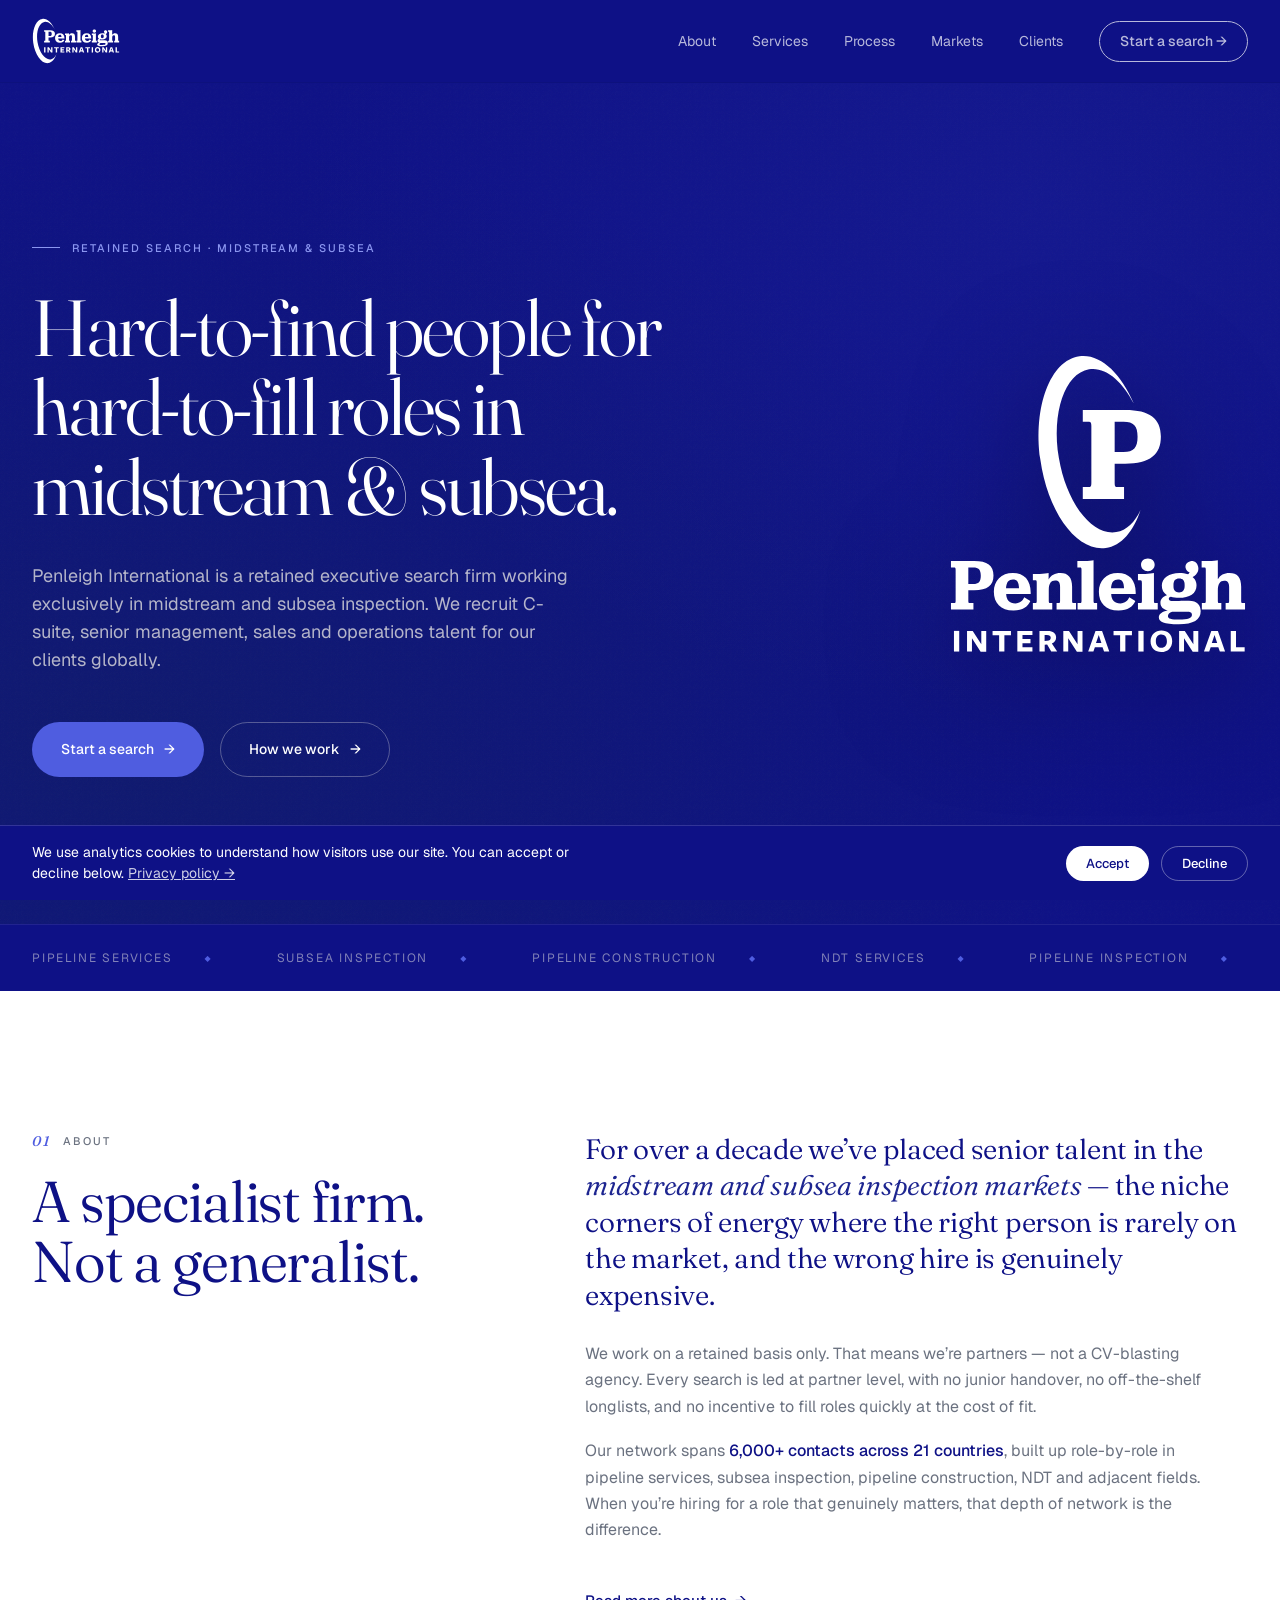
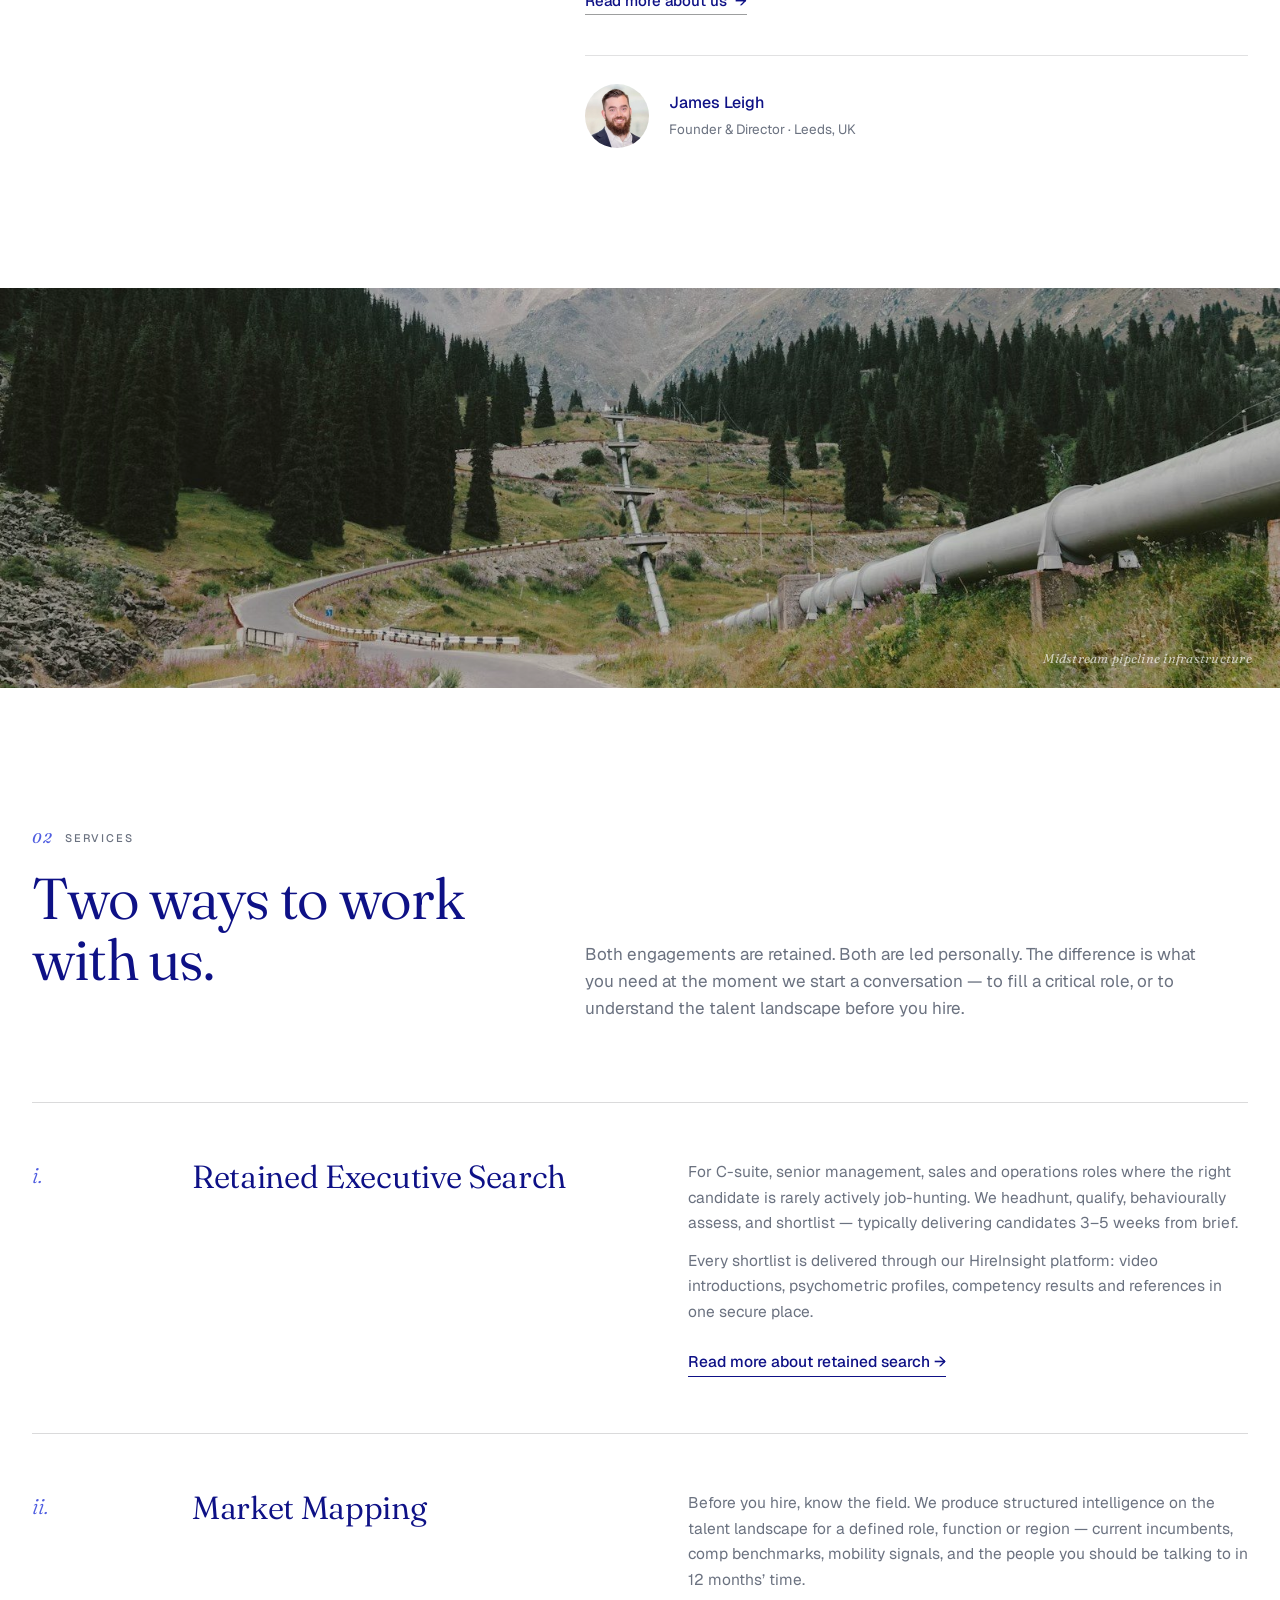
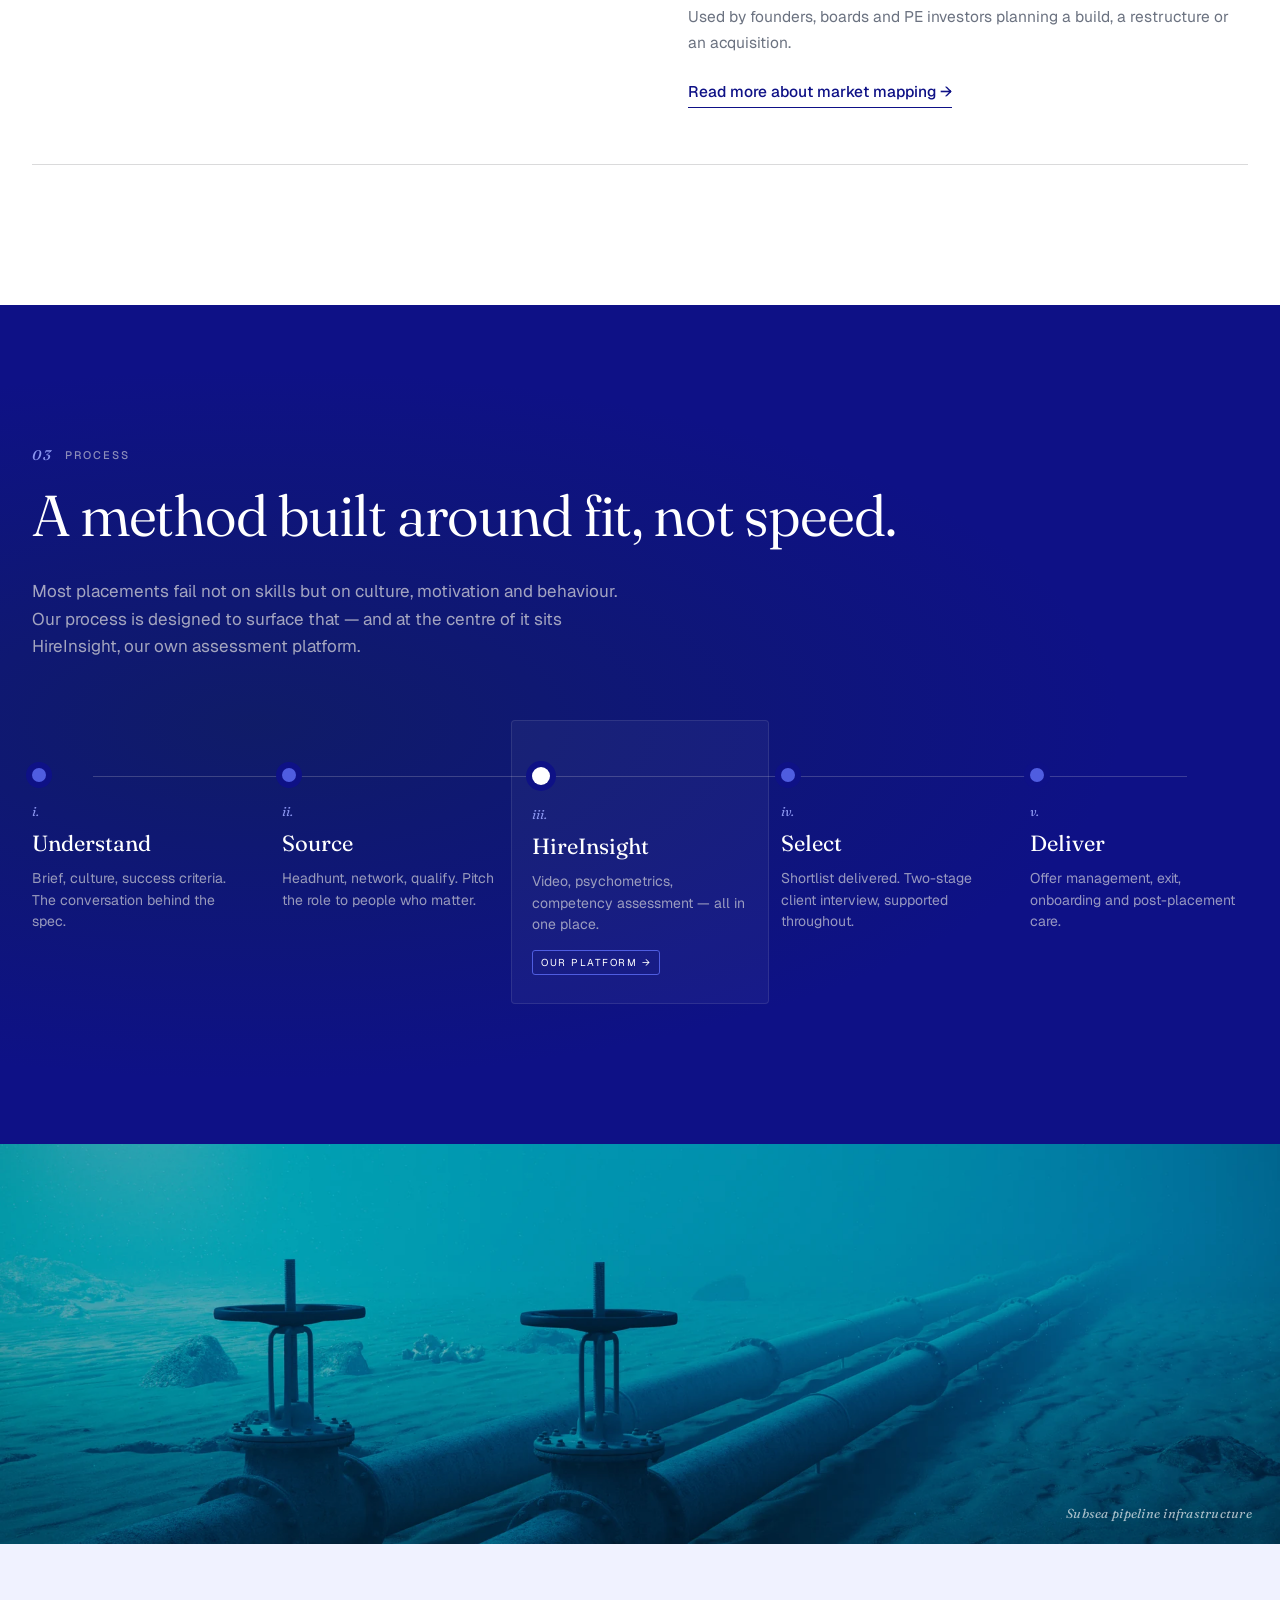
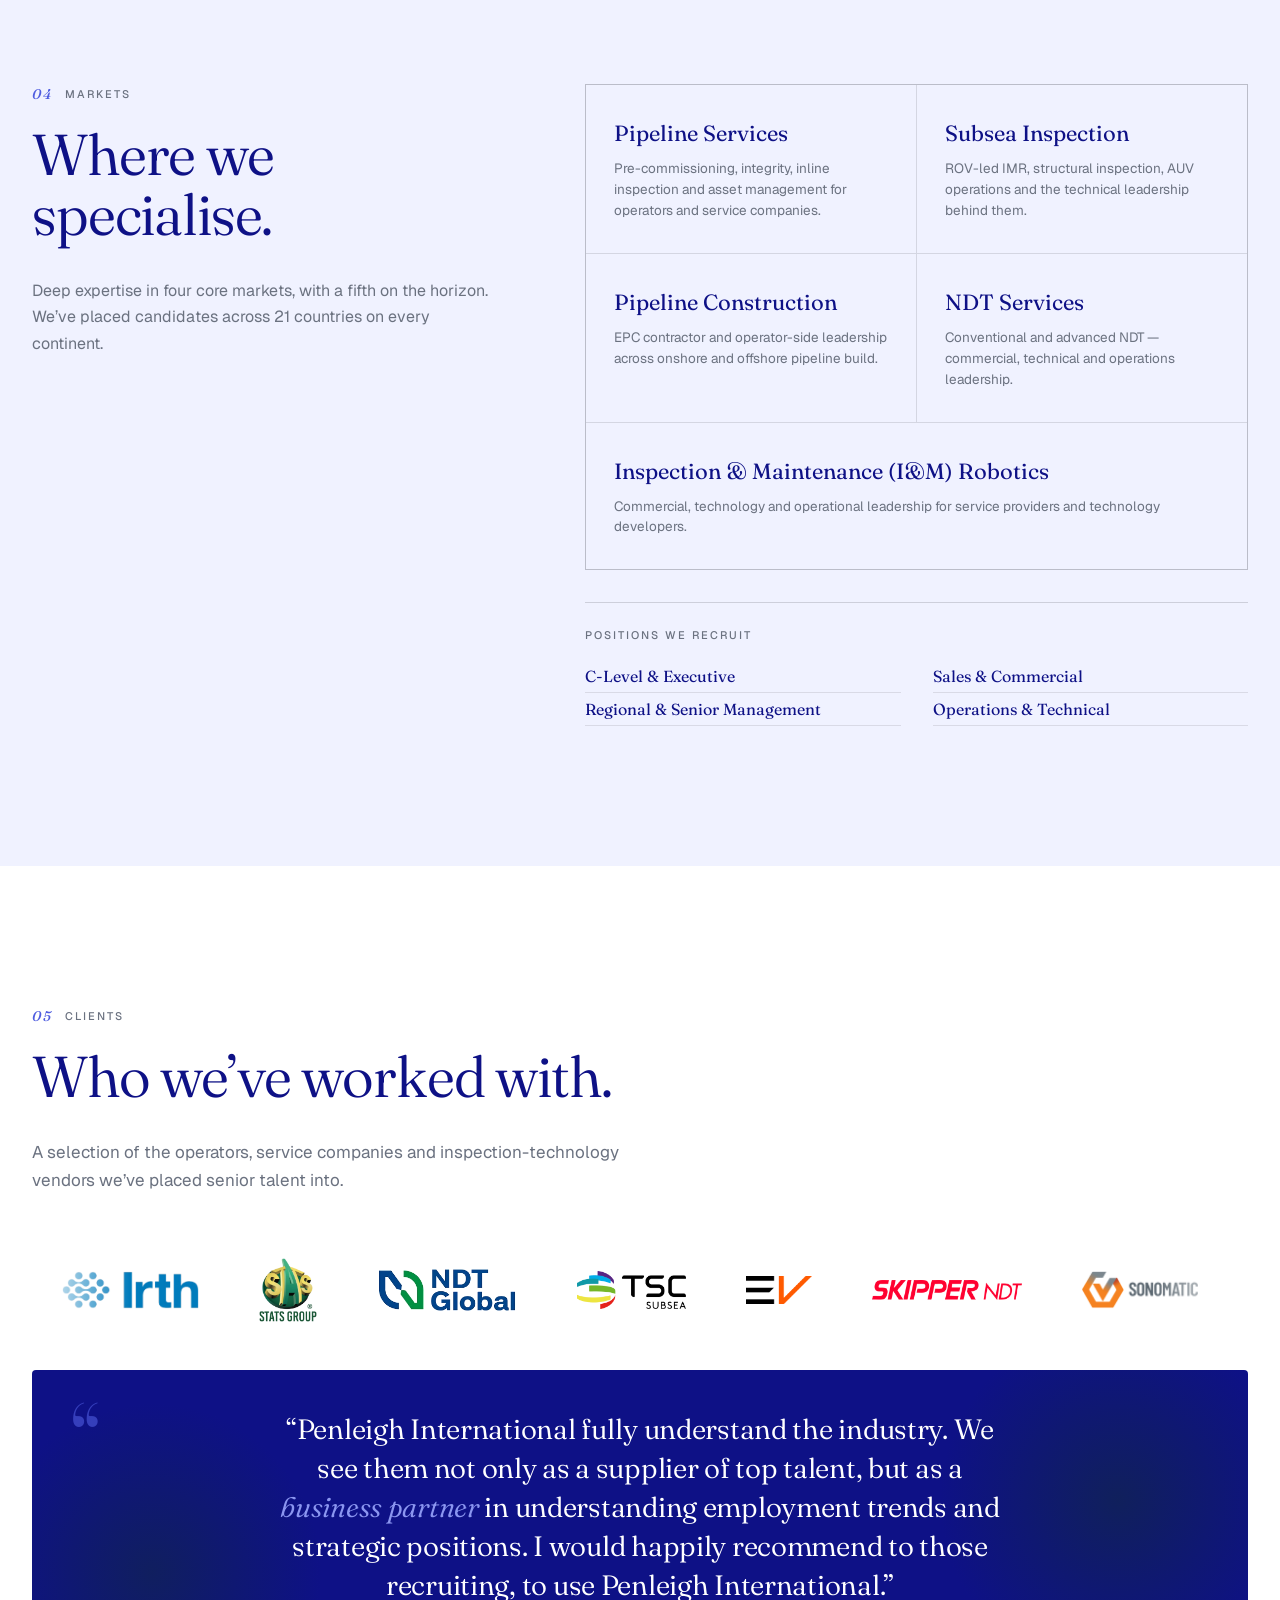
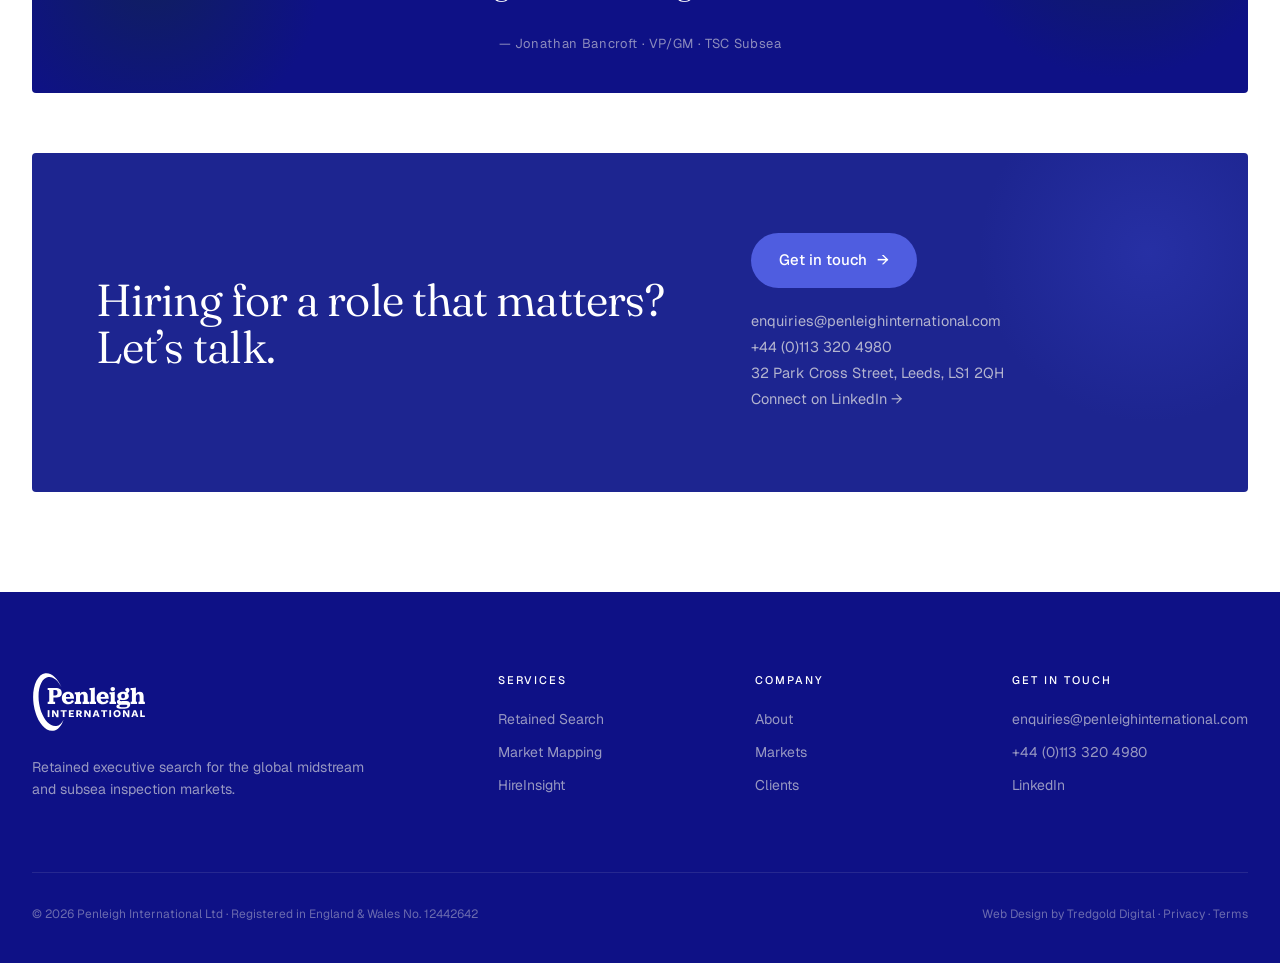
==== commit f299aafd: "Add missing client logos, even out logo strip, stacked hero logo - Add tsc-subsea.png, skipper-ndt.a" ====
--- a/index.html
+++ b/index.html
@@ -188,9 +188,9 @@
   .btn-ghost:hover { border-color: var(--paper); }
   .btn .arrow { display: inline-block; transition: transform 0.2s; }
   .btn:hover .arrow { transform: translateX(3px); }
-  .hero-visual { position: relative; aspect-ratio: 1/1; max-width: 460px; margin-left: auto; }
+  .hero-visual { position: relative; width: 100%; max-width: 300px; margin-left: auto; }
   .hero-visual img {
-    width: 100%; height: 100%; object-fit: contain;
+    display: block; width: 100%; height: auto;
     filter: drop-shadow(0 30px 60px rgba(0,0,0,0.5));
     animation: float 8s ease-in-out infinite;
   }
@@ -198,7 +198,7 @@
     0%,100% { transform: translateY(0) rotate(0deg); }
     50% { transform: translateY(-12px) rotate(-1deg); }
   }
-  @media (max-width: 960px) { .hero-visual { max-width: 280px; margin: 0 auto; } }
+  @media (max-width: 960px) { .hero-visual { max-width: 200px; margin: 0 auto; } }
 
   /* STRIP */
   .strip { background: var(--ink); color: rgba(244,241,234,0.5); padding: 24px 0; border-top: 1px solid rgba(244,241,234,0.08); overflow: hidden; }
@@ -310,6 +310,7 @@
   /* MARKETS */
   .markets { background: var(--paper-warm); }
   .markets-grid { display: grid; grid-template-columns: 5fr 7fr; gap: 80px; align-items: start; }
+  .markets-grid > * { min-width: 0; }
   @media (max-width: 960px) { .markets-grid { grid-template-columns: 1fr; gap: 40px; } }
   .markets-list { display: grid; grid-template-columns: 1fr 1fr; gap: 1px; background: rgba(10,13,16,0.12); border: 1px solid rgba(10,13,16,0.12); }
   .market-item { background: var(--paper-warm); padding: 32px 28px; }
@@ -358,18 +359,25 @@
     align-items: center;
     justify-content: center;
     flex-shrink: 0;
-    width: 160px;
-    padding: 0 24px;
-  }
-
+    padding: 0 30px;
+  }
+
+  /* Every logo sits in a shared 140x38 box; per-logo overrides below even out optical weight */
   .logo-strip-item img {
-    max-width: 100%;
+    height: 38px;
     width: auto;
-    height: auto;
+    max-width: 140px;
     object-fit: contain;
     mix-blend-mode: multiply;
     display: block;
   }
+
+  .logo-strip-item img[src*="stats.png"] { height: 64px; }
+  .logo-strip-item img[src*="ndt.png"] { height: 52px; }
+  .logo-strip-item img[src*="evcam"] { height: 28px; }
+  .logo-strip-item img[src*="skipper-ndt"] { max-width: 150px; }
+  .logo-strip-item img[src*="rosen"] { max-width: 118px; }
+  .logo-strip-item img[src*="halliburton"] { max-width: 160px; }
 
   /* Testimonial — navy atmospheric bleeds only, one each side */
   .testimonial-block {
@@ -625,7 +633,7 @@
         </div>
       </div>
       <div class="hero-visual">
-        <img src="/assets/brand/penleigh-mark-white.svg" alt="" aria-hidden="true" />
+        <img src="/assets/brand/penleigh-stacked-white.svg" alt="" aria-hidden="true" />
       </div>
     </div>
   </div>
@@ -779,7 +787,7 @@
 <!-- EDITORIAL IMAGE: Midstream -->
 <div class="image-panel">
   <img
-    src="assets/subsea-oil-and-gas.jpg"
+    src="assets/subsea-oil-and-gas.webp"
     alt="Subsea pipeline infrastructure"
     loading="lazy"
     style="filter: brightness(0.9); object-position: center 52%;"
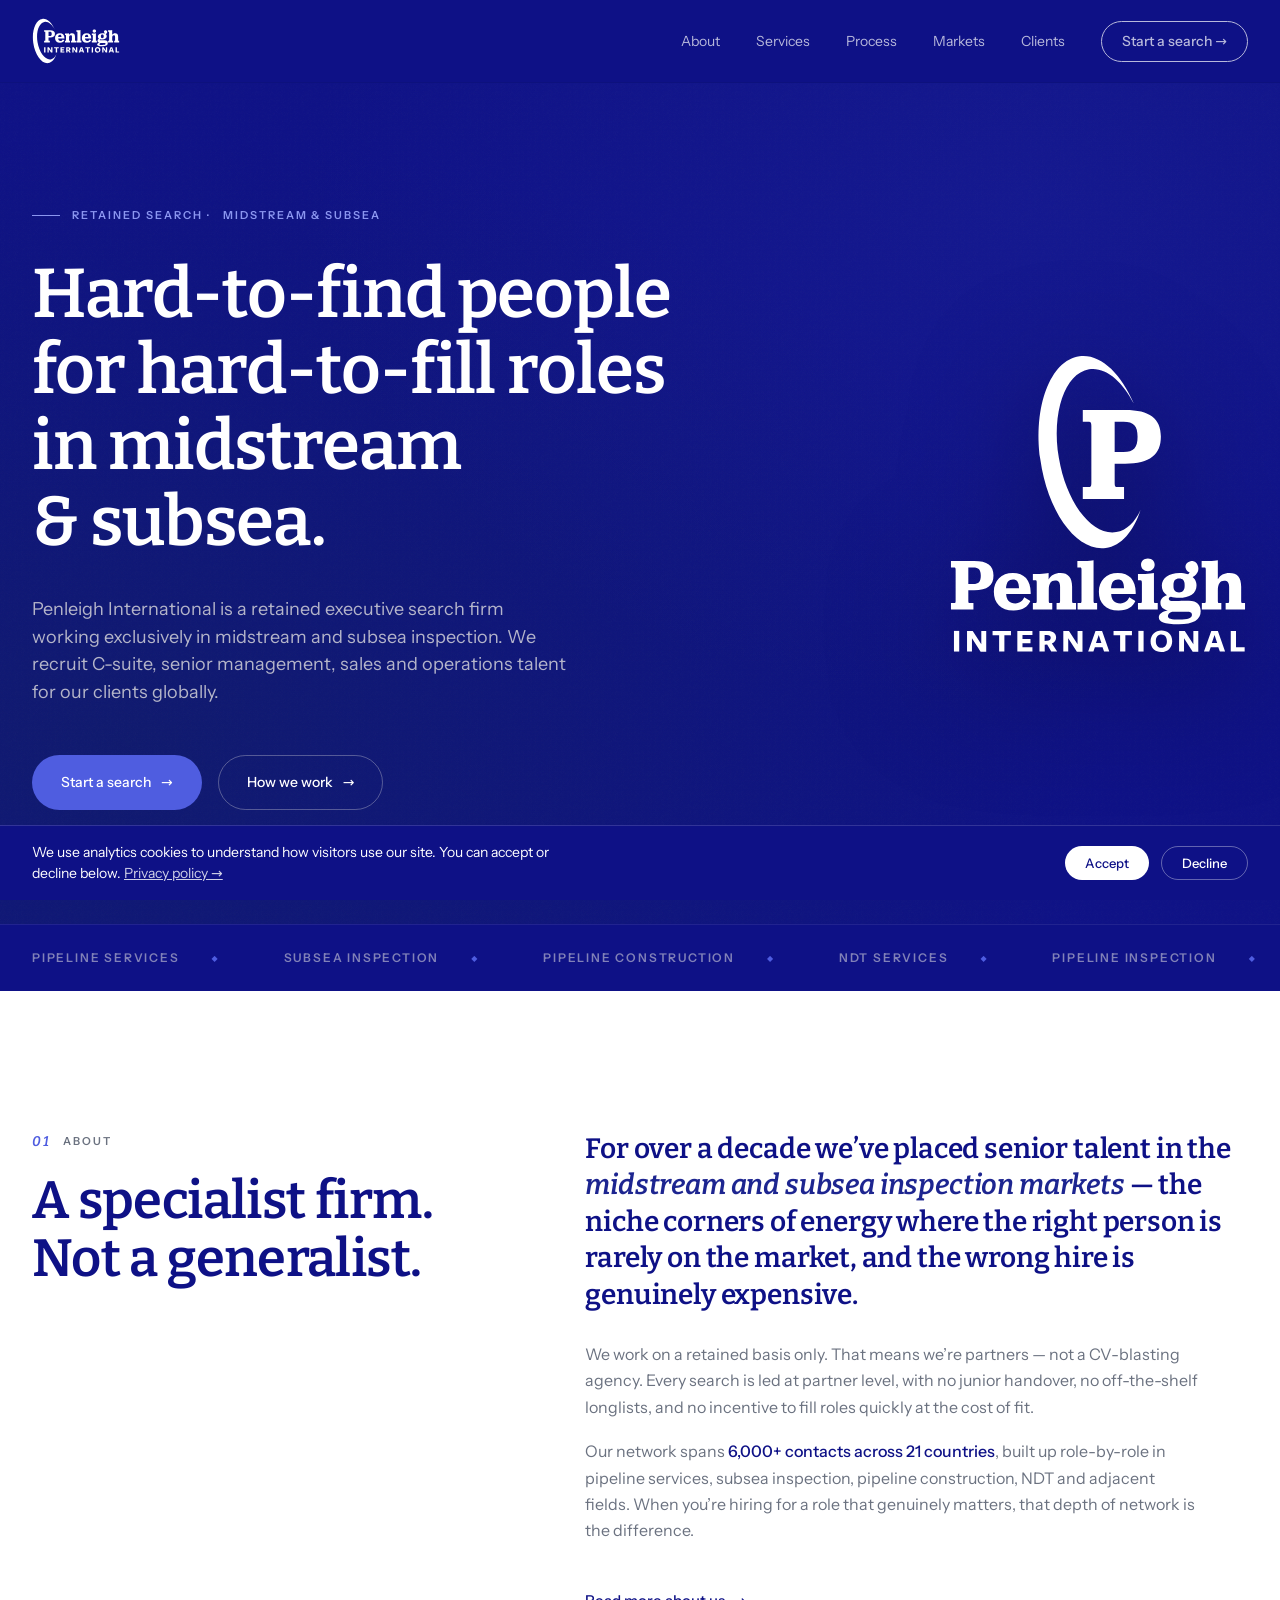
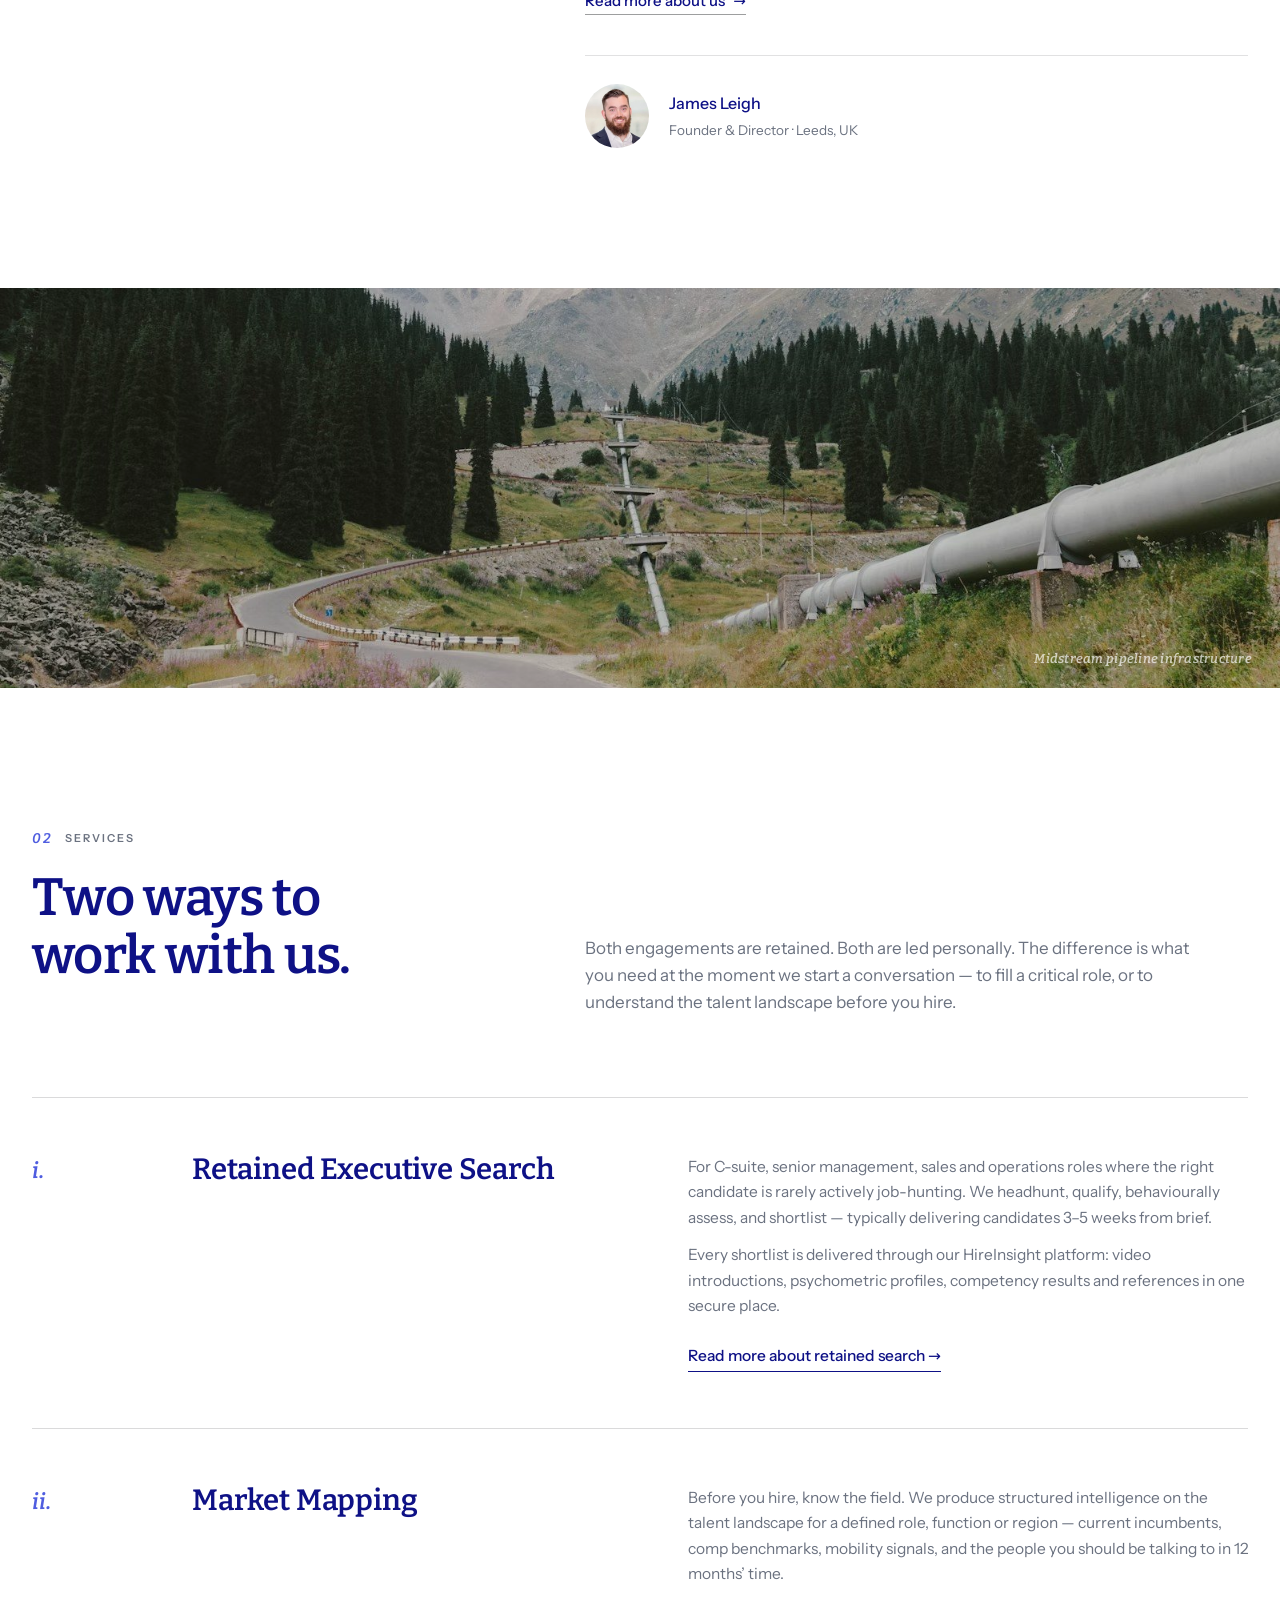
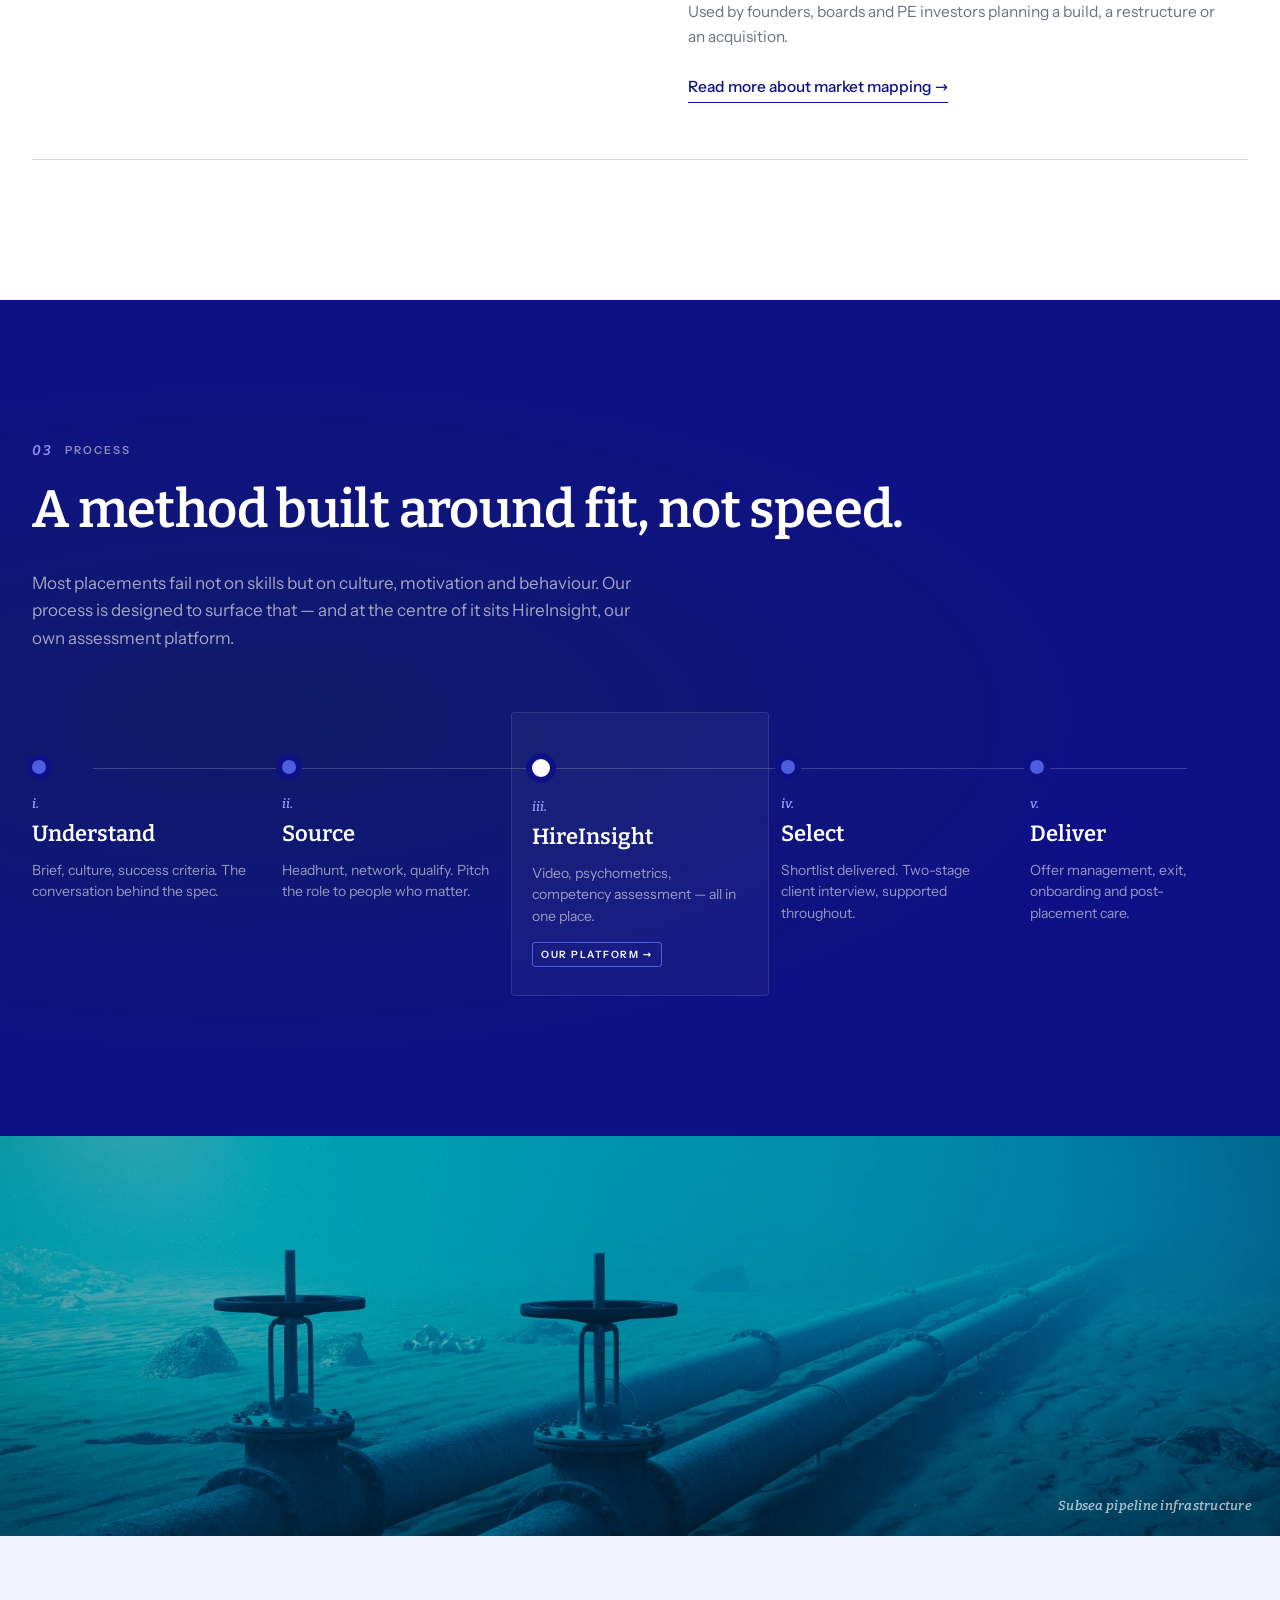
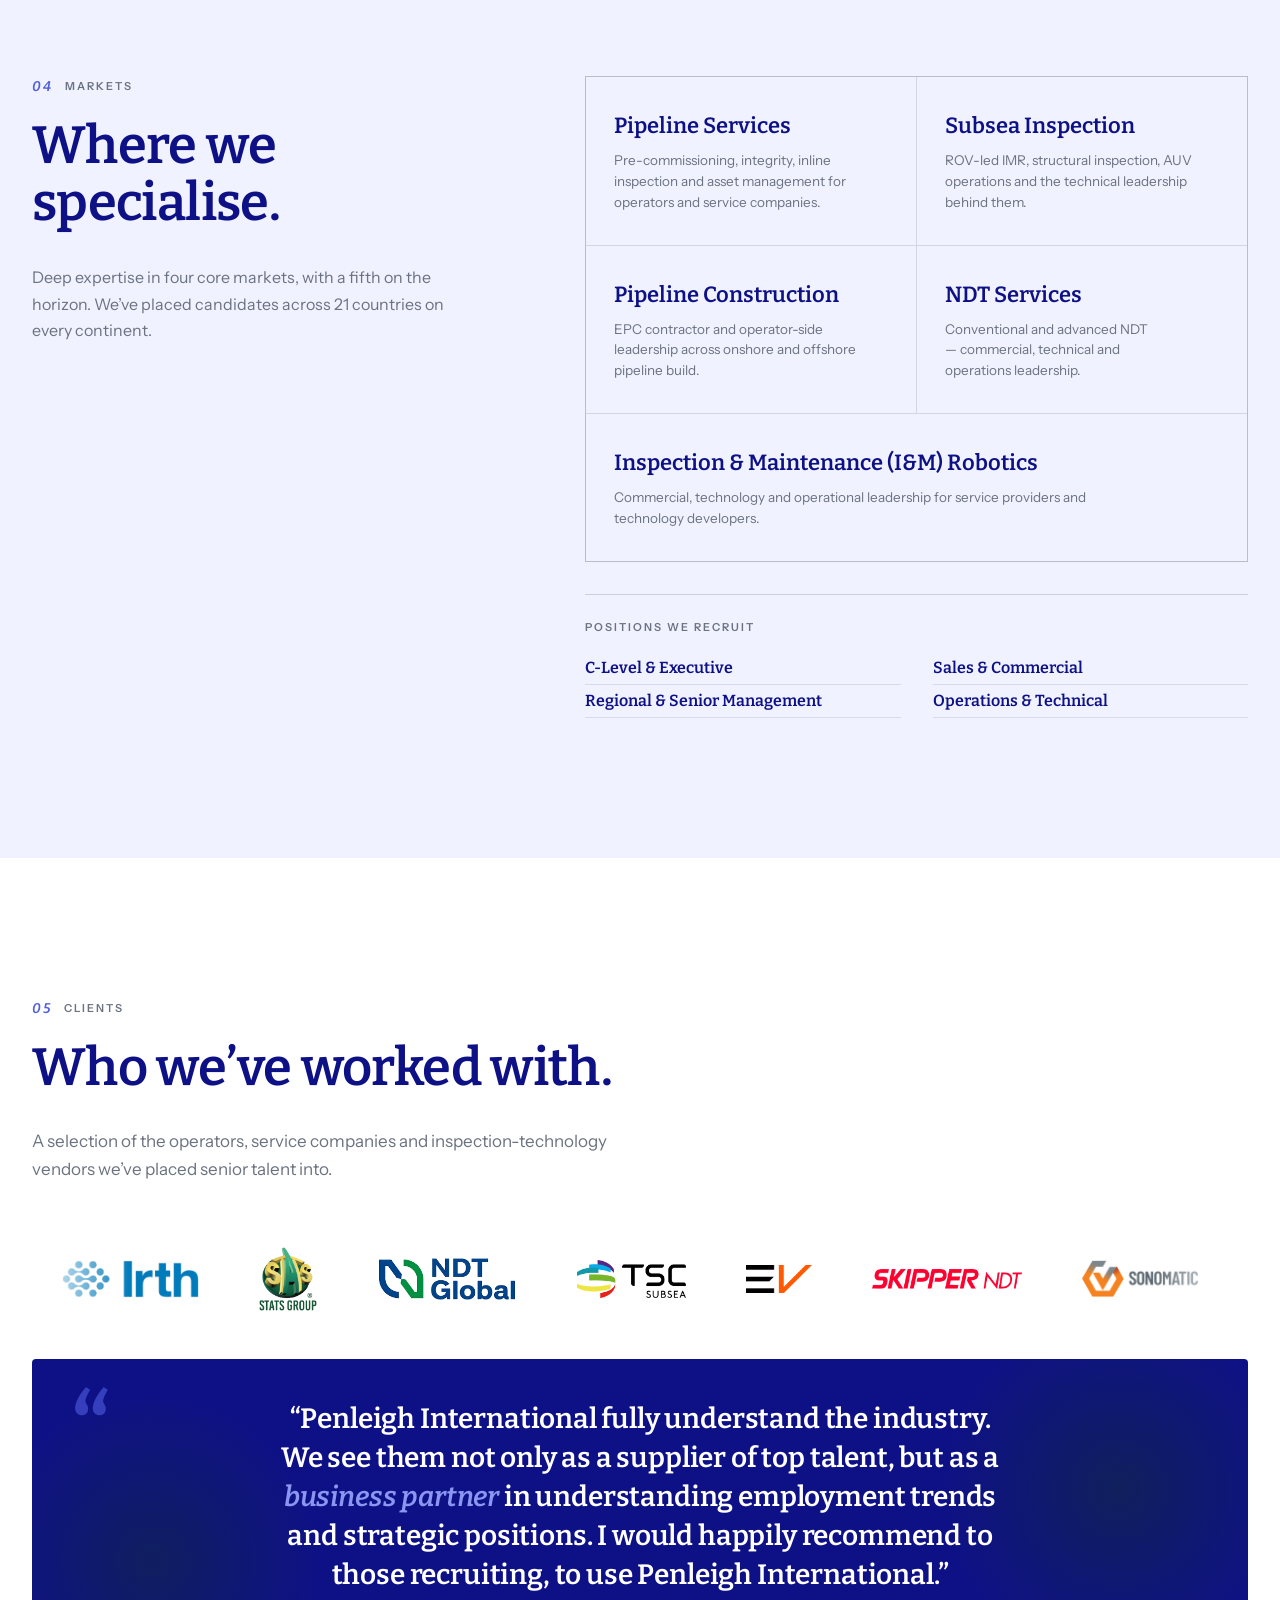
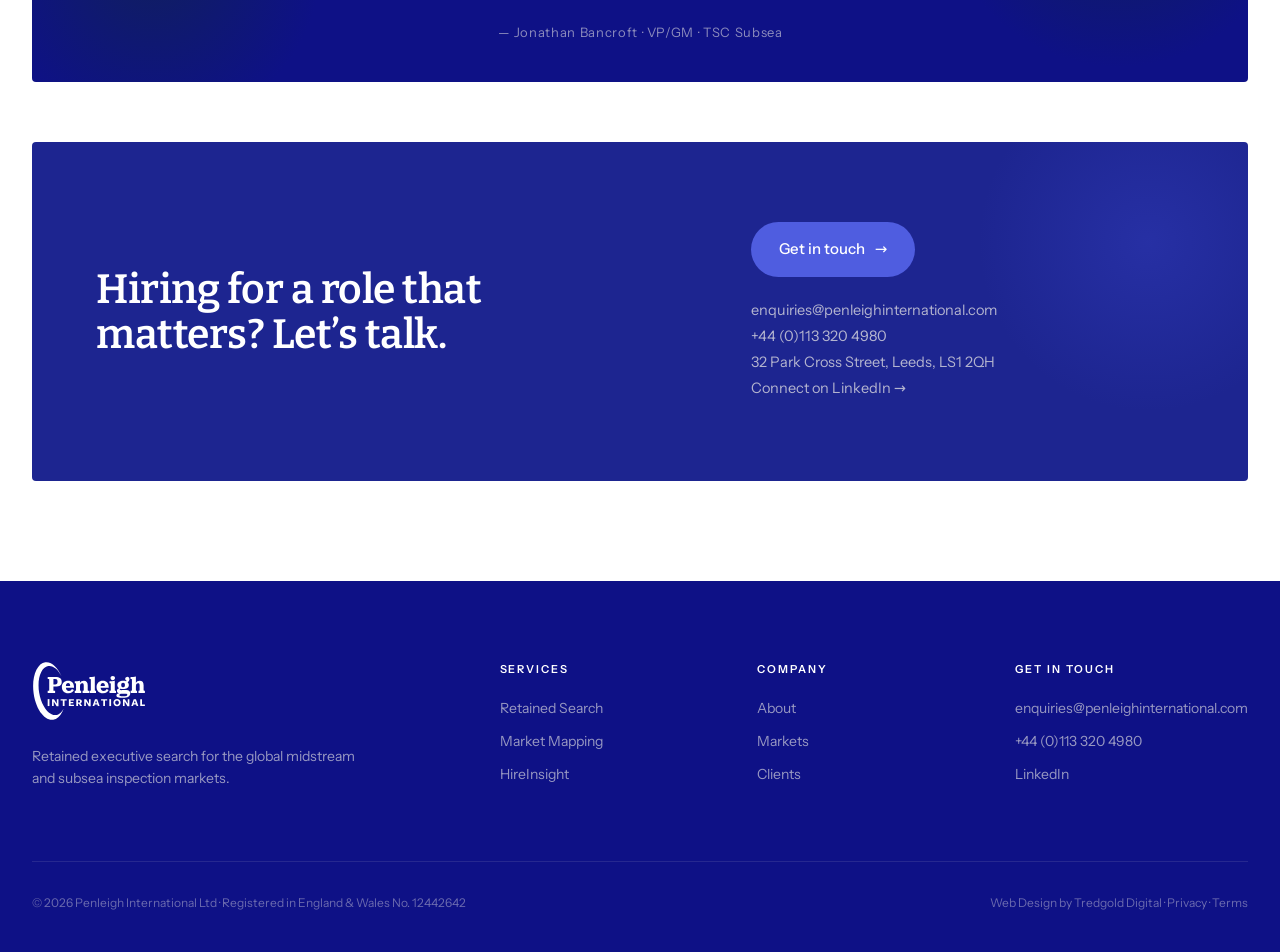
==== commit a10b3c6d: "Swap to self-hosted Bitter / Instrument Sans and regenerate favicons - Replace Fraunces with Bitter " ====
--- a/index.html
+++ b/index.html
@@ -12,7 +12,7 @@
 <link rel="icon" href="/assets/favicon.ico">
 <link rel="apple-touch-icon" sizes="180x180" href="/assets/apple-touch-icon.png">
 <link rel="manifest" href="/site.webmanifest">
-<meta name="theme-color" content="#0a0d10">
+<meta name="theme-color" content="#0e1186">
 
 <!-- Open Graph -->
 <meta property="og:type" content="website">
@@ -30,10 +30,14 @@
 <meta name="twitter:description" content="Hard-to-find people for hard-to-fill roles. Retained executive search for midstream and subsea, led at partner level.">
 <meta name="twitter:image" content="https://www.penleighinternational.com/assets/og-image.png">
 
-<link rel="preconnect" href="https://fonts.googleapis.com">
-<link rel="preconnect" href="https://fonts.gstatic.com" crossorigin>
-<link href="https://fonts.googleapis.com/css2?family=Fraunces:opsz,wght,SOFT,WONK@9..144,300..900,0..100,0..1&family=Geist:wght@300;400;500;600&display=swap" rel="stylesheet">
+<link rel="preload" href="/assets/fonts/bitter-latin-600-normal.woff2" as="font" type="font/woff2" crossorigin>
+<link rel="preload" href="/assets/fonts/instrument-sans-latin-wght-normal.woff2" as="font" type="font/woff2" crossorigin>
+<link rel="stylesheet" href="/assets/fonts/fonts.css">
 <style>
+  button, input, select, textarea { font-family: inherit; }
+  h1, h2, h3, h4 { text-wrap: balance; }
+  p { text-wrap: pretty; }
+  .nobr { white-space: nowrap; }
   :root {
     --ink: #0e1186;           /* brand blue — replaces black */
     --paper: #ffffff;         /* clean white */
@@ -44,13 +48,11 @@
     --rule: #1d2590;
     --amber: #4f5de0;         /* light blue accent — replaces amber */
     --amber-soft: #8b96f0;
-    --serif: 'Fraunces', 'Georgia', serif;
-    --sans: 'Geist', system-ui, -apple-system, sans-serif;
   }
   * { box-sizing: border-box; margin: 0; padding: 0; }
   html { scroll-behavior: smooth; }
   body {
-    font-family: var(--sans);
+    font-family: var(--font-body);
     color: var(--ink);
     background: var(--paper);
     font-size: 16px;
@@ -158,7 +160,7 @@
     align-items: center;
     gap: 12px;
     font-size: 11px;
-    font-weight: 500;
+    font-weight: 600;
     letter-spacing: 0.18em;
     text-transform: uppercase;
     color: var(--amber-soft);
@@ -166,15 +168,14 @@
   }
   .eyebrow::before { content: ''; width: 28px; height: 1px; background: var(--amber-soft); }
   .hero h1 {
-    font-family: var(--serif);
-    font-weight: 350;
-    font-size: clamp(42px, 6.2vw, 86px);
-    line-height: 1;
-    letter-spacing: -0.025em;
+    font-family: var(--font-heading);
+    font-weight: 600;
+    font-size: clamp(36.5px, 5.4vw, 74.8px);
+    line-height: 1.1;
+    letter-spacing: -0.015em;
     margin-bottom: 36px;
-    font-variation-settings: "opsz" 144;
-  }
-  .hero h1 em { font-style: italic; color: var(--amber-soft); font-variation-settings: "opsz" 144, "SOFT" 50; }
+  }
+  .hero h1 em { font-style: italic; color: var(--amber-soft); }
   .hero p.lede { font-size: 18px; line-height: 1.55; max-width: 540px; color: rgba(244,241,234,0.72); margin-bottom: 48px; }
   .hero-actions { display: flex; gap: 16px; flex-wrap: wrap; }
   .btn {
@@ -213,6 +214,7 @@
     animation: scroll 40s linear infinite;
     /* Will-change helps GPU compositing for smooth loop */
     will-change: transform;
+    font-weight: 600;
   }
   .strip-inner span {
     display: inline-flex;
@@ -227,14 +229,14 @@
   section { padding: 140px 0; }
   @media (max-width: 720px) { section { padding: 80px 0; } }
   .section-eyebrow {
-    font-size: 11px; font-weight: 500; letter-spacing: 0.18em; text-transform: uppercase;
+    font-size: 11px; font-weight: 600; letter-spacing: 0.18em; text-transform: uppercase;
     color: var(--steel); margin-bottom: 20px; display: flex; align-items: center; gap: 12px;
   }
-  .section-eyebrow .num { font-family: var(--serif); font-style: italic; font-size: 14px; color: var(--amber); }
+  .section-eyebrow .num { font-family: var(--font-heading); font-style: italic; font-size: 14px; color: var(--amber); font-weight: 600; }
   .section-title {
-    font-family: var(--serif); font-weight: 350;
-    font-size: clamp(34px, 4.5vw, 60px); line-height: 1.05;
-    letter-spacing: -0.02em; margin-bottom: 32px; max-width: 880px;
+    font-family: var(--font-heading); font-weight: 600;
+    font-size: clamp(31.3px, 4.1vw, 55.2px); line-height: 1.1;
+    letter-spacing: -0.012em; margin-bottom: 32px; max-width: 880px;
   }
   .section-title em { font-style: italic; color: var(--navy); }
 
@@ -242,7 +244,8 @@
   .about { background: var(--paper); }
   .about-grid { display: grid; grid-template-columns: 5fr 7fr; gap: 80px; align-items: start; }
   @media (max-width: 960px) { .about-grid { grid-template-columns: 1fr; gap: 40px; } }
-  .about-lede { font-family: var(--serif); font-size: 28px; line-height: 1.3; font-weight: 350; margin-bottom: 28px; letter-spacing: -0.01em; }
+  .about-lede { font-family: var(--font-heading); font-size: 28px; line-height: 1.3; font-weight: 600; margin-bottom: 28px; letter-spacing: -0.006em; }
+  @media (max-width: 720px) { .about-lede { font-size: 22px; line-height: 1.35; } }
   .about-lede em { color: var(--navy); font-style: italic; }
   .about-body p { color: var(--steel); margin-bottom: 18px; font-size: 16px; line-height: 1.65; max-width: 56ch; }
   .about-body p strong { color: var(--ink); font-weight: 500; }
@@ -262,7 +265,7 @@
   .image-panel { width: 100%; overflow: hidden; position: relative; height: 400px; }
   @media (max-width: 720px) { .image-panel { height: 220px; } }
   .image-panel img { width: 100%; height: 100%; object-fit: cover; object-position: center; display: block; filter: brightness(0.82); /* per-image overrides via style attr */ }
-  .image-panel-caption { position: absolute; bottom: 20px; right: 28px; font-family: var(--serif); font-style: italic; font-size: 13px; color: rgba(255,255,255,0.65); letter-spacing: 0.02em; }
+  .image-panel-caption { position: absolute; bottom: 20px; right: 28px; font-family: var(--font-heading); font-style: italic; font-size: 13px; color: rgba(255,255,255,0.65); letter-spacing: 0.02em; font-weight: 600; }
 
   /* SERVICES */
   .services { background: var(--paper); }
@@ -276,8 +279,8 @@
   .service-row:last-child { border-bottom: 1px solid rgba(10,13,16,0.15); }
   .service-row:hover { padding-left: 16px; }
   @media (max-width: 960px) { .service-row { grid-template-columns: 1fr; gap: 16px; padding: 40px 0; } .service-row:hover { padding-left: 0; } }
-  .service-num { font-family: var(--serif); font-style: italic; font-weight: 300; font-size: 22px; color: var(--amber); }
-  .service-name { font-family: var(--serif); font-weight: 350; font-size: 32px; line-height: 1.1; letter-spacing: -0.01em; }
+  .service-num { font-family: var(--font-heading); font-style: italic; font-weight: 600; font-size: 22px; color: var(--amber); }
+  .service-name { font-family: var(--font-heading); font-weight: 600; font-size: 29.4px; line-height: 1.1; letter-spacing: -0.006em; }
   .service-desc { color: var(--steel); font-size: 15.5px; line-height: 1.65; }
   .service-desc p { margin-bottom: 12px; }
   .service-desc a { display: inline-flex; align-items: center; gap: 8px; color: var(--ink); font-weight: 500; margin-top: 12px; border-bottom: 1px solid var(--ink); padding-bottom: 2px; }
@@ -296,14 +299,15 @@
   @media (max-width: 960px) { .steps { grid-template-columns: 1fr; gap: 24px; } .steps::before { display: none; } }
   .step { position: relative; z-index: 1; }
   .step-dot { width: 14px; height: 14px; border-radius: 50%; background: var(--amber); margin-bottom: 20px; margin-top: 28px; box-shadow: 0 0 0 6px var(--ink); }
-  .step-num { font-family: var(--serif); font-style: italic; font-size: 13px; color: var(--amber-soft); margin-bottom: 8px; }
-  .step-title { font-family: var(--serif); font-weight: 400; font-size: 22px; line-height: 1.2; margin-bottom: 12px; }
+  .step-num { font-family: var(--font-heading); font-style: italic; font-size: 13px; color: var(--amber-soft); margin-bottom: 8px; font-weight: 600; }
+  .step-title { font-family: var(--font-heading); font-weight: 600; font-size: 22px; line-height: 1.2; margin-bottom: 12px; }
   .step-desc { font-size: 14px; line-height: 1.55; color: rgba(244,241,234,0.6); }
   .step-highlight .step-dot { background: var(--paper); width: 18px; height: 18px; margin-top: 26px; }
   .step-highlight { background: rgba(244,241,234,0.04); padding: 20px 20px 28px; margin: -20px -20px 0; border-radius: 4px; border: 1px solid rgba(244,241,234,0.1); }
   .hire-insight-tag {
   display: inline-block; font-size: 10px; letter-spacing: 0.15em; text-transform: uppercase;
   color: var(--paper); margin-top: 14px; padding: 4px 8px; border: 1px solid var(--amber); border-radius: 3px; transition: all 0.2s;
+    font-weight: 600;
   }
   .hire-insight-tag:hover { background: var(--amber); color: var(--ink); }
 
@@ -314,15 +318,16 @@
   @media (max-width: 960px) { .markets-grid { grid-template-columns: 1fr; gap: 40px; } }
   .markets-list { display: grid; grid-template-columns: 1fr 1fr; gap: 1px; background: rgba(10,13,16,0.12); border: 1px solid rgba(10,13,16,0.12); }
   .market-item { background: var(--paper-warm); padding: 32px 28px; }
-  .market-item h4 { font-family: var(--serif); font-weight: 400; font-size: 22px; margin-bottom: 8px; }
+  .market-item h4 { font-family: var(--font-heading); font-weight: 600; font-size: 22px; margin-bottom: 8px; }
   .market-item p { font-size: 13.5px; line-height: 1.55; color: var(--steel); }
+  @media (max-width: 480px) { .market-item { padding: 24px 16px; } .market-item h4 { font-size: 18px; } }
   .market-item.future { background: transparent; border: 1px dashed rgba(10,13,16,0.25); }
   .market-item.future h4 { color: var(--steel); font-style: italic; }
-  .market-item.future::before { content: 'Coming soon'; display: block; font-size: 10px; letter-spacing: 0.15em; text-transform: uppercase; color: var(--amber); margin-bottom: 12px; }
+  .market-item.future::before { content: 'Coming soon'; display: block; font-size: 10px; letter-spacing: 0.15em; text-transform: uppercase; color: var(--amber); margin-bottom: 12px; font-weight: 600; }
   .roles-list { margin-top: 32px; padding-top: 24px; border-top: 1px solid rgba(10,13,16,0.15); }
-  .roles-list h5 { font-size: 11px; letter-spacing: 0.18em; text-transform: uppercase; color: var(--steel); margin-bottom: 16px; font-weight: 500; }
+  .roles-list h5 { font-size: 11px; letter-spacing: 0.18em; text-transform: uppercase; color: var(--steel); margin-bottom: 16px; font-weight: 600; }
   .roles-list ul { list-style: none; columns: 2; column-gap: 32px; }
-  .roles-list li { font-family: var(--serif); font-size: 16px; line-height: 2; border-bottom: 1px solid rgba(10,13,16,0.1); padding-right: 12px; }
+  .roles-list li { font-family: var(--font-heading); font-size: 16px; line-height: 2; border-bottom: 1px solid rgba(10,13,16,0.1); padding-right: 12px; font-weight: 600; }
 
   /* CLIENTS */
   .clients { background: var(--paper); }
@@ -409,15 +414,16 @@
   @media (max-width: 720px) { .testimonial-block { padding: 52px 28px 48px; } }
   .testimonial-block .quote-mark {
     position: absolute; top: 24px; left: 40px;
-    font-family: var(--serif); font-size: 100px; line-height: 1;
+    font-family: var(--font-heading); font-size: 100px; line-height: 1;
     color: var(--amber); opacity: 0.6;
     z-index: 1;
+    font-weight: 600;
   }
   @media (max-width: 720px) { .testimonial-block .quote-mark { font-size: 64px; left: 24px; top: 16px; } }
   .testimonial-block blockquote {
-    font-family: var(--serif); font-weight: 350;
+    font-family: var(--font-heading); font-weight: 600;
     font-size: clamp(18px, 2.2vw, 28px); line-height: 1.4;
-    letter-spacing: -0.01em; max-width: 720px;
+    letter-spacing: -0.006em; max-width: 720px;
     margin: 0 auto; text-align: center; position: relative; z-index: 2;
   }
   .testimonial-block blockquote em { font-style: italic; color: var(--amber-soft); }
@@ -441,9 +447,9 @@
   @media (max-width: 960px) { .cta-card { grid-template-columns: 1fr; padding: 56px 40px; gap: 32px; } }
   @media (max-width: 720px) { .cta-card { padding: 44px 28px; gap: 28px; } }
   .cta-card h2 {
-    font-family: var(--serif); font-weight: 350;
-    font-size: clamp(32px, 3.5vw, 48px); line-height: 1.05;
-    letter-spacing: -0.02em; position: relative; z-index: 1;
+    font-family: var(--font-heading); font-weight: 600;
+    font-size: clamp(29.4px, 3.2vw, 44.2px); line-height: 1.1;
+    letter-spacing: -0.012em; position: relative; z-index: 1;
   }
   .cta-card h2 em { color: var(--amber-soft); font-style: italic; }
   .cta-card-right { display: flex; flex-direction: column; gap: 20px; position: relative; z-index: 1; }
@@ -468,7 +474,7 @@
   @media (max-width: 540px) { .footer-grid { grid-template-columns: 1fr; gap: 28px; } }
   .footer-brand img { height: 60px; width: auto; margin-bottom: 24px; }
   .footer-brand p { font-size: 14px; line-height: 1.6; max-width: 38ch; }
-  .footer-col h6 { font-size: 11px; letter-spacing: 0.18em; text-transform: uppercase; color: var(--paper); margin-bottom: 20px; font-weight: 500; }
+  .footer-col h6 { font-size: 11px; letter-spacing: 0.18em; text-transform: uppercase; color: var(--paper); margin-bottom: 20px; font-weight: 600; }
   .footer-col ul { list-style: none; }
   .footer-col li { margin-bottom: 12px; font-size: 14px; }
   .footer-col a:hover { color: var(--paper); }
@@ -499,7 +505,7 @@
   .cookie-actions { display: flex; gap: 12px; flex-shrink: 0; }
   .cookie-btn {
     padding: 8px 20px; border-radius: 999px; font-size: 13px; font-weight: 500;
-    cursor: pointer; transition: all 0.2s; font-family: var(--sans);
+    cursor: pointer; transition: all 0.2s; font-family: var(--font-body);
   }
   .cookie-btn-accept { background: var(--paper); color: var(--ink); border: none; }
   .cookie-btn-accept:hover { opacity: 0.9; }
@@ -624,8 +630,8 @@
   <div class="container">
     <div class="hero-grid">
       <div>
-        <span class="eyebrow">Retained Search · Midstream &amp; Subsea</span>
-        <h1>Hard-to-find people for hard-to-fill roles in midstream &amp; subsea.</h1>
+        <span class="eyebrow">Retained Search · <span class="nobr">Midstream &amp; Subsea</span></span>
+        <h1><span class="nobr">Hard-to-find</span> people for <span class="nobr">hard-to-fill</span> roles in midstream &amp; subsea.</h1>
         <p class="lede">Penleigh International is a retained executive search firm working exclusively in midstream and subsea inspection. We recruit C-suite, senior management, sales and operations talent for our clients globally.</p>
         <div class="hero-actions">
           <a href="contact.html" class="btn btn-primary">Start a search <span class="arrow">→</span></a>
@@ -676,7 +682,7 @@
         <h2 class="section-title">A specialist firm. Not a generalist.</h2>
       </div>
       <div>
-        <p class="about-lede">For over a decade we&rsquo;ve placed senior talent in the <em>midstream and subsea inspection markets</em> — the niche corners of energy where the right person is rarely on the market, and the wrong hire is genuinely expensive.</p>
+        <p class="about-lede">For over a decade we&rsquo;ve placed senior talent in the <em>midstream and subsea inspection markets</em> — the niche corners of energy where the right person is rarely on the market, and the wrong hire is <span class="nobr">genuinely expensive.</span></p>
         <div class="about-body">
           <p>We work on a retained basis only. That means we&rsquo;re partners — not a CV-blasting agency. Every search is led at partner level, with no junior handover, no off-the-shelf longlists, and no incentive to fill roles quickly at the cost of fit.</p>
           <p>Our network spans <strong>6,000+ contacts across 21 countries</strong>, built up role-by-role in pipeline services, subsea inspection, pipeline construction, NDT and adjacent fields. When you&rsquo;re hiring for a role that genuinely matters, that depth of network is the difference.</p>
--- a/assets/fonts/fonts.css
+++ b/assets/fonts/fonts.css
@@ -0,0 +1,32 @@
+/*
+ * Penleigh typography.
+ * Bitter and Instrument Sans are free stand-ins (SIL OFL, see OFL-*.txt) for the
+ * licensed logo fonts. To switch to Jubilat / Freight Sans, add their @font-face
+ * rules and change the two variables in :root below.
+ */
+@font-face {
+  font-family: 'Bitter';
+  font-style: normal;
+  font-weight: 600;
+  font-display: swap;
+  src: url(/assets/fonts/bitter-latin-600-normal.woff2) format('woff2');
+}
+@font-face {
+  font-family: 'Bitter';
+  font-style: italic;
+  font-weight: 600;
+  font-display: swap;
+  src: url(/assets/fonts/bitter-latin-600-italic.woff2) format('woff2');
+}
+@font-face {
+  font-family: 'Instrument Sans';
+  font-style: normal;
+  font-weight: 400 700;
+  font-display: swap;
+  src: url(/assets/fonts/instrument-sans-latin-wght-normal.woff2) format('woff2');
+}
+
+:root {
+  --font-heading: 'Bitter', Georgia, serif;
+  --font-body: 'Instrument Sans', system-ui, -apple-system, 'Segoe UI', sans-serif;
+}
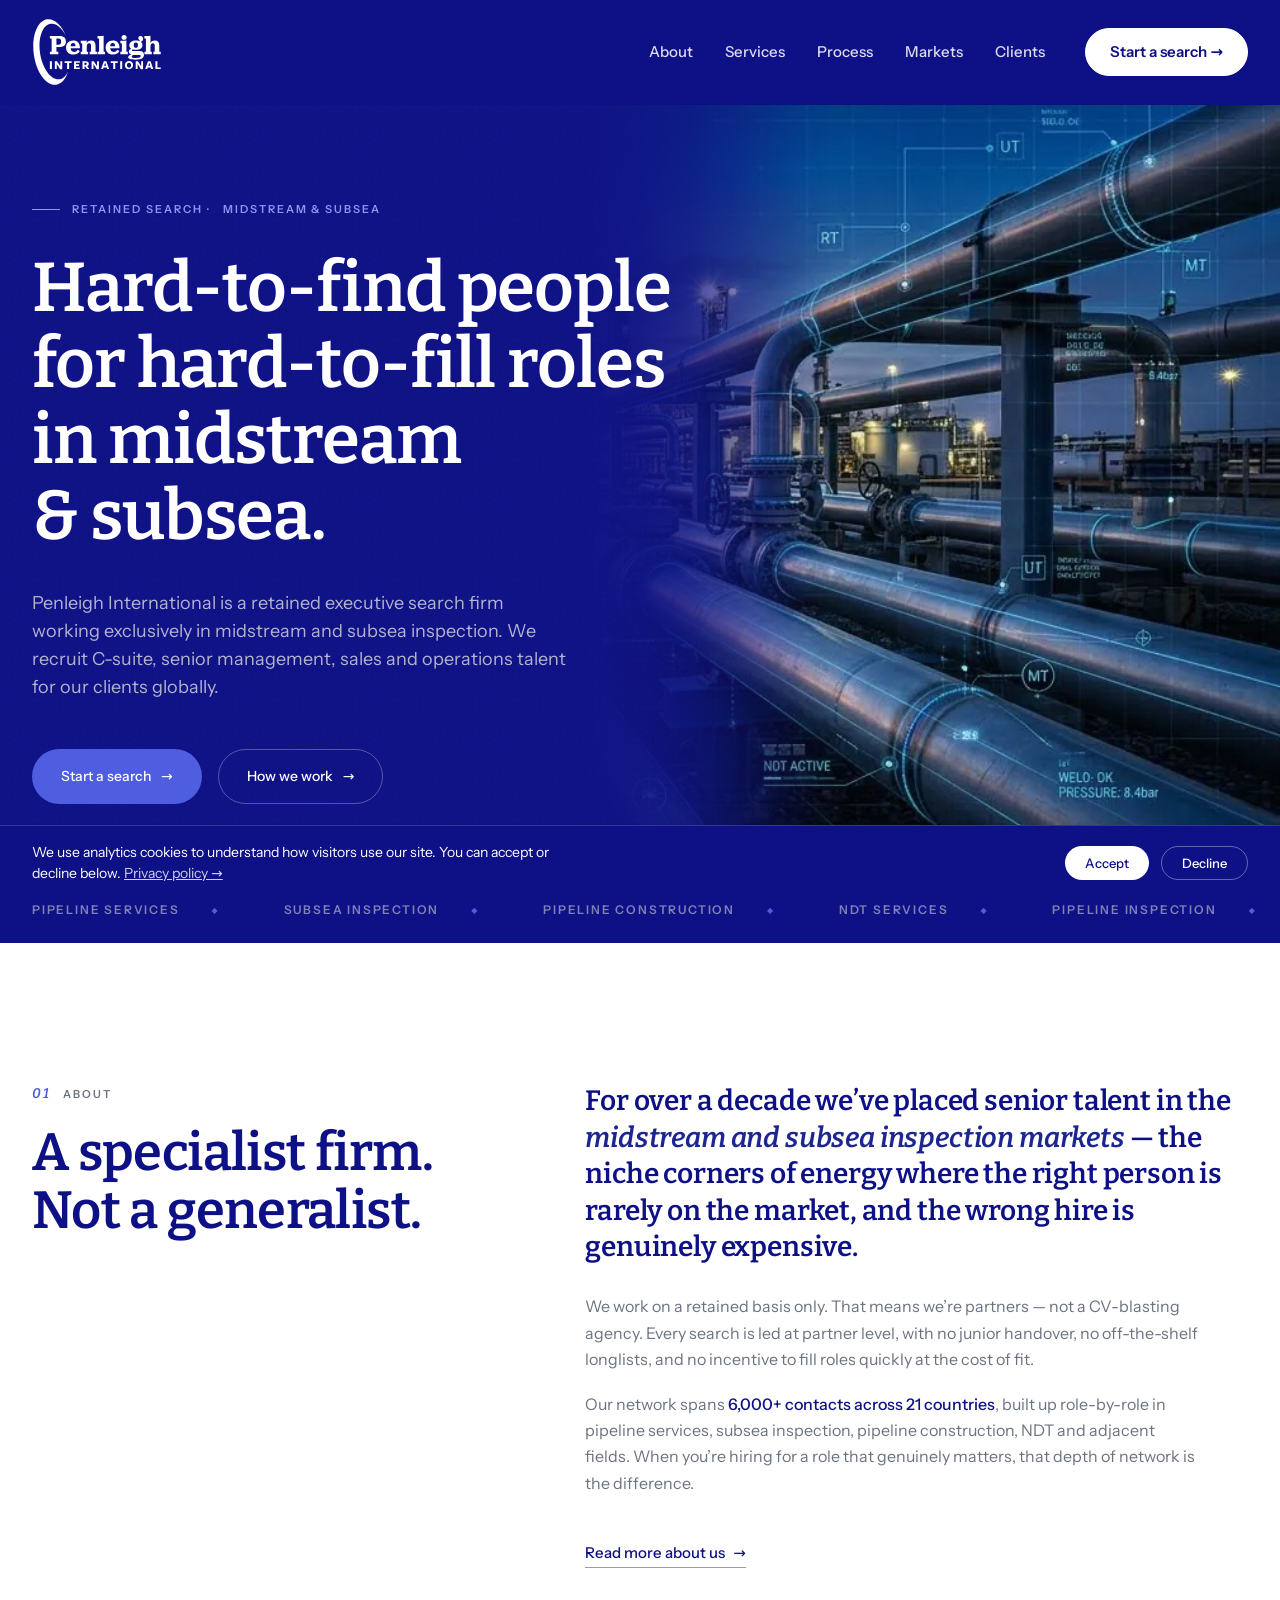
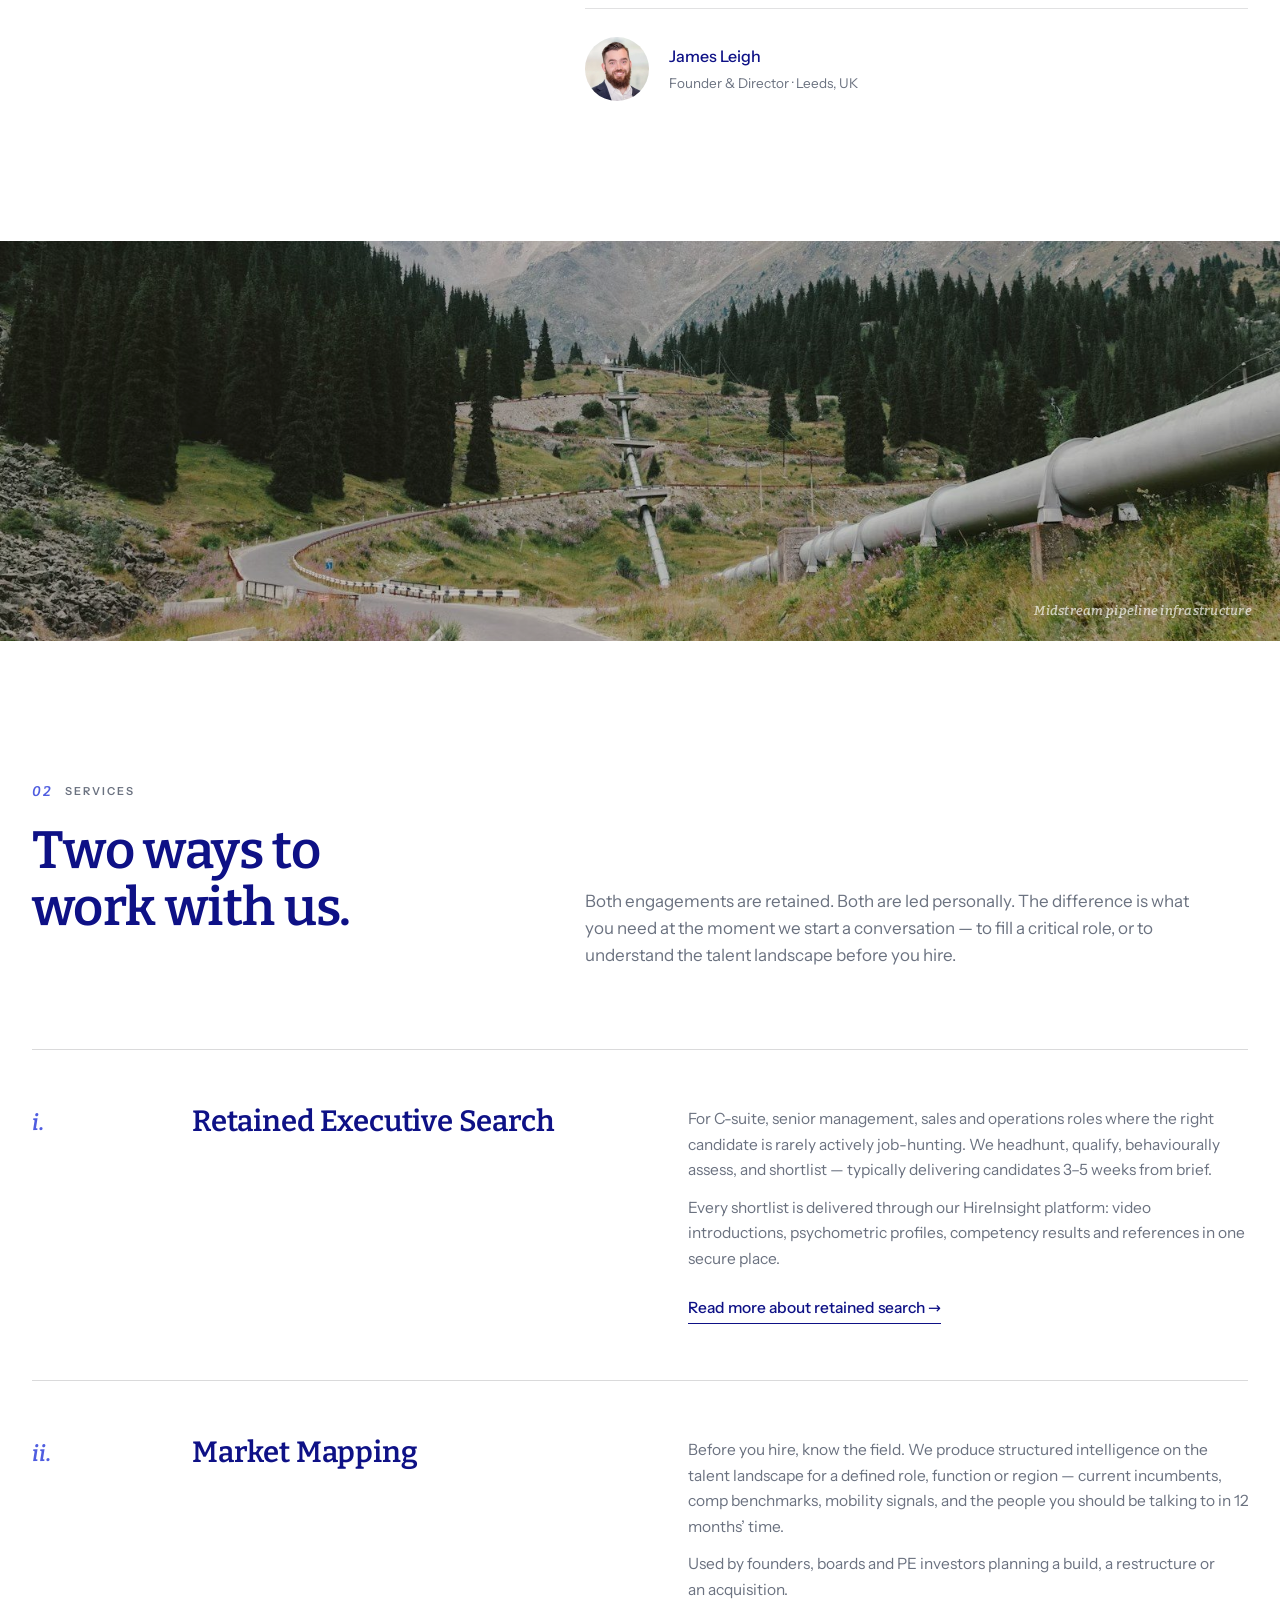
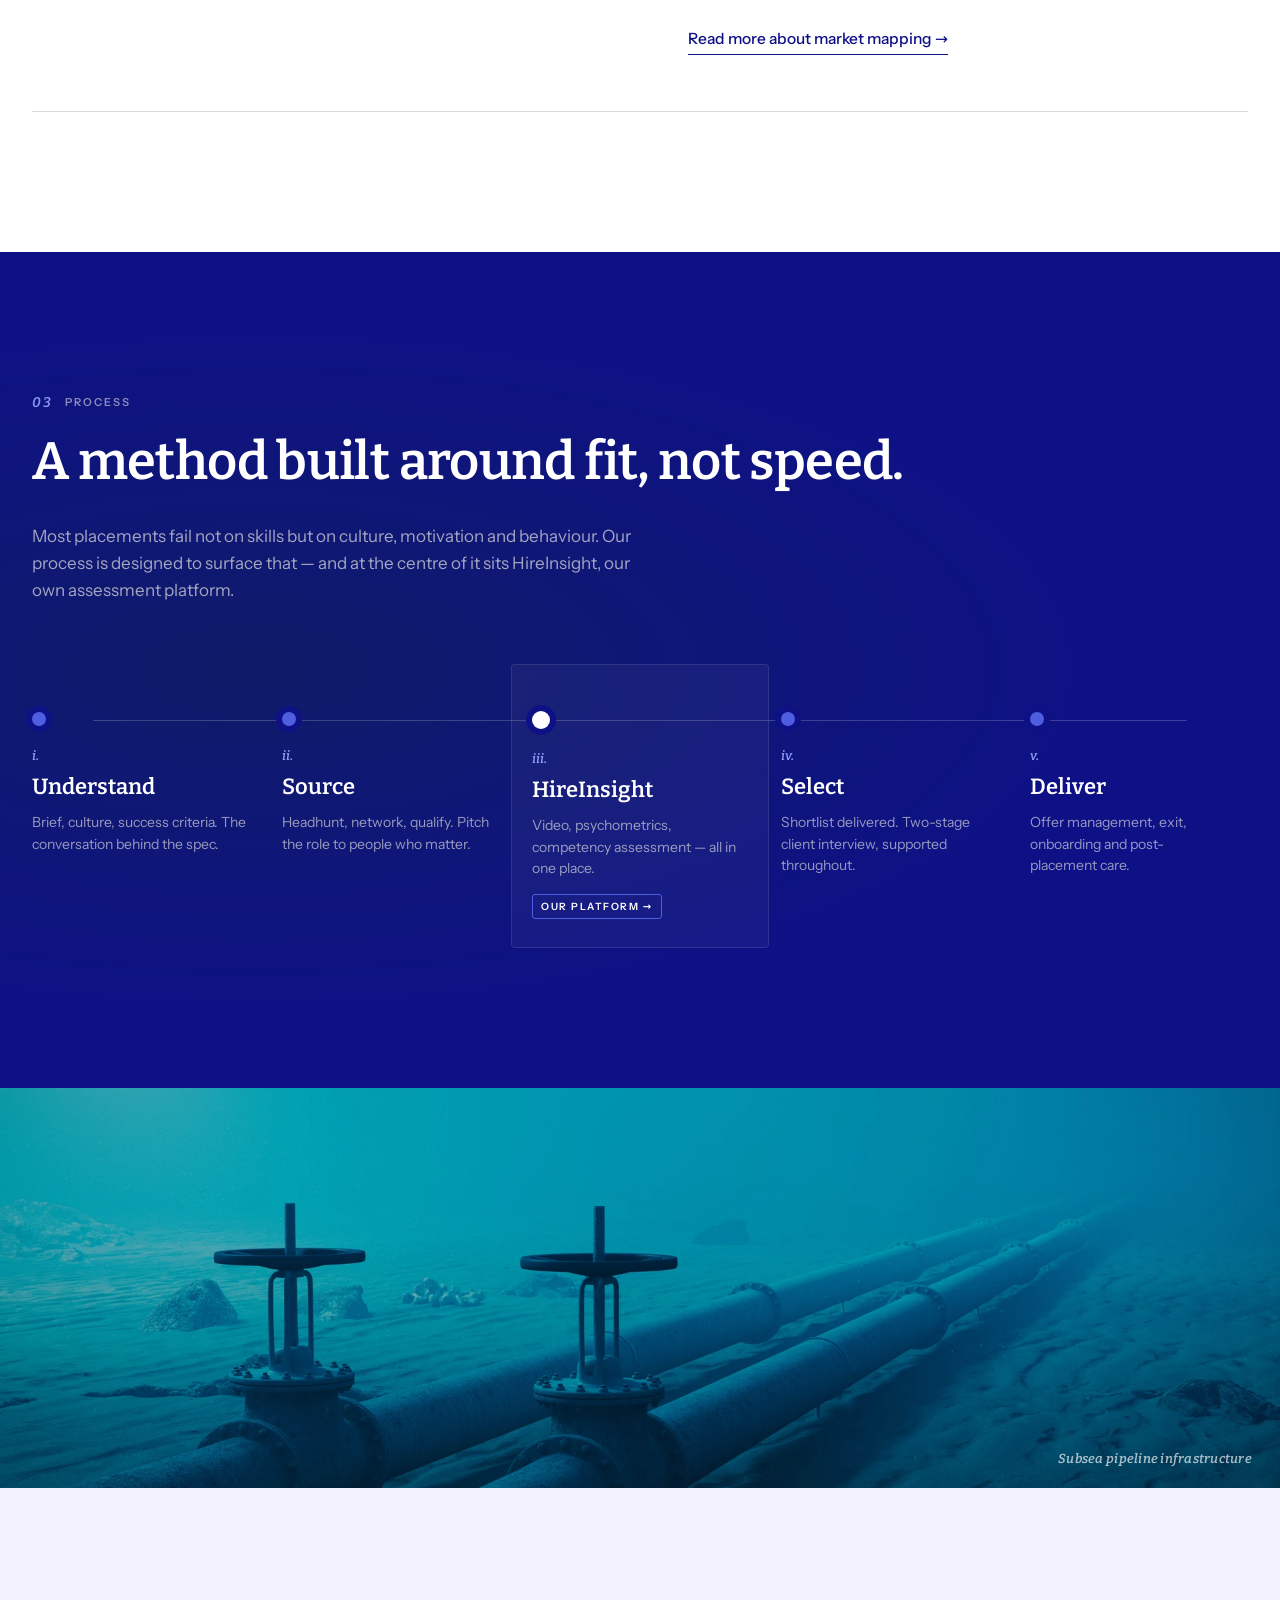
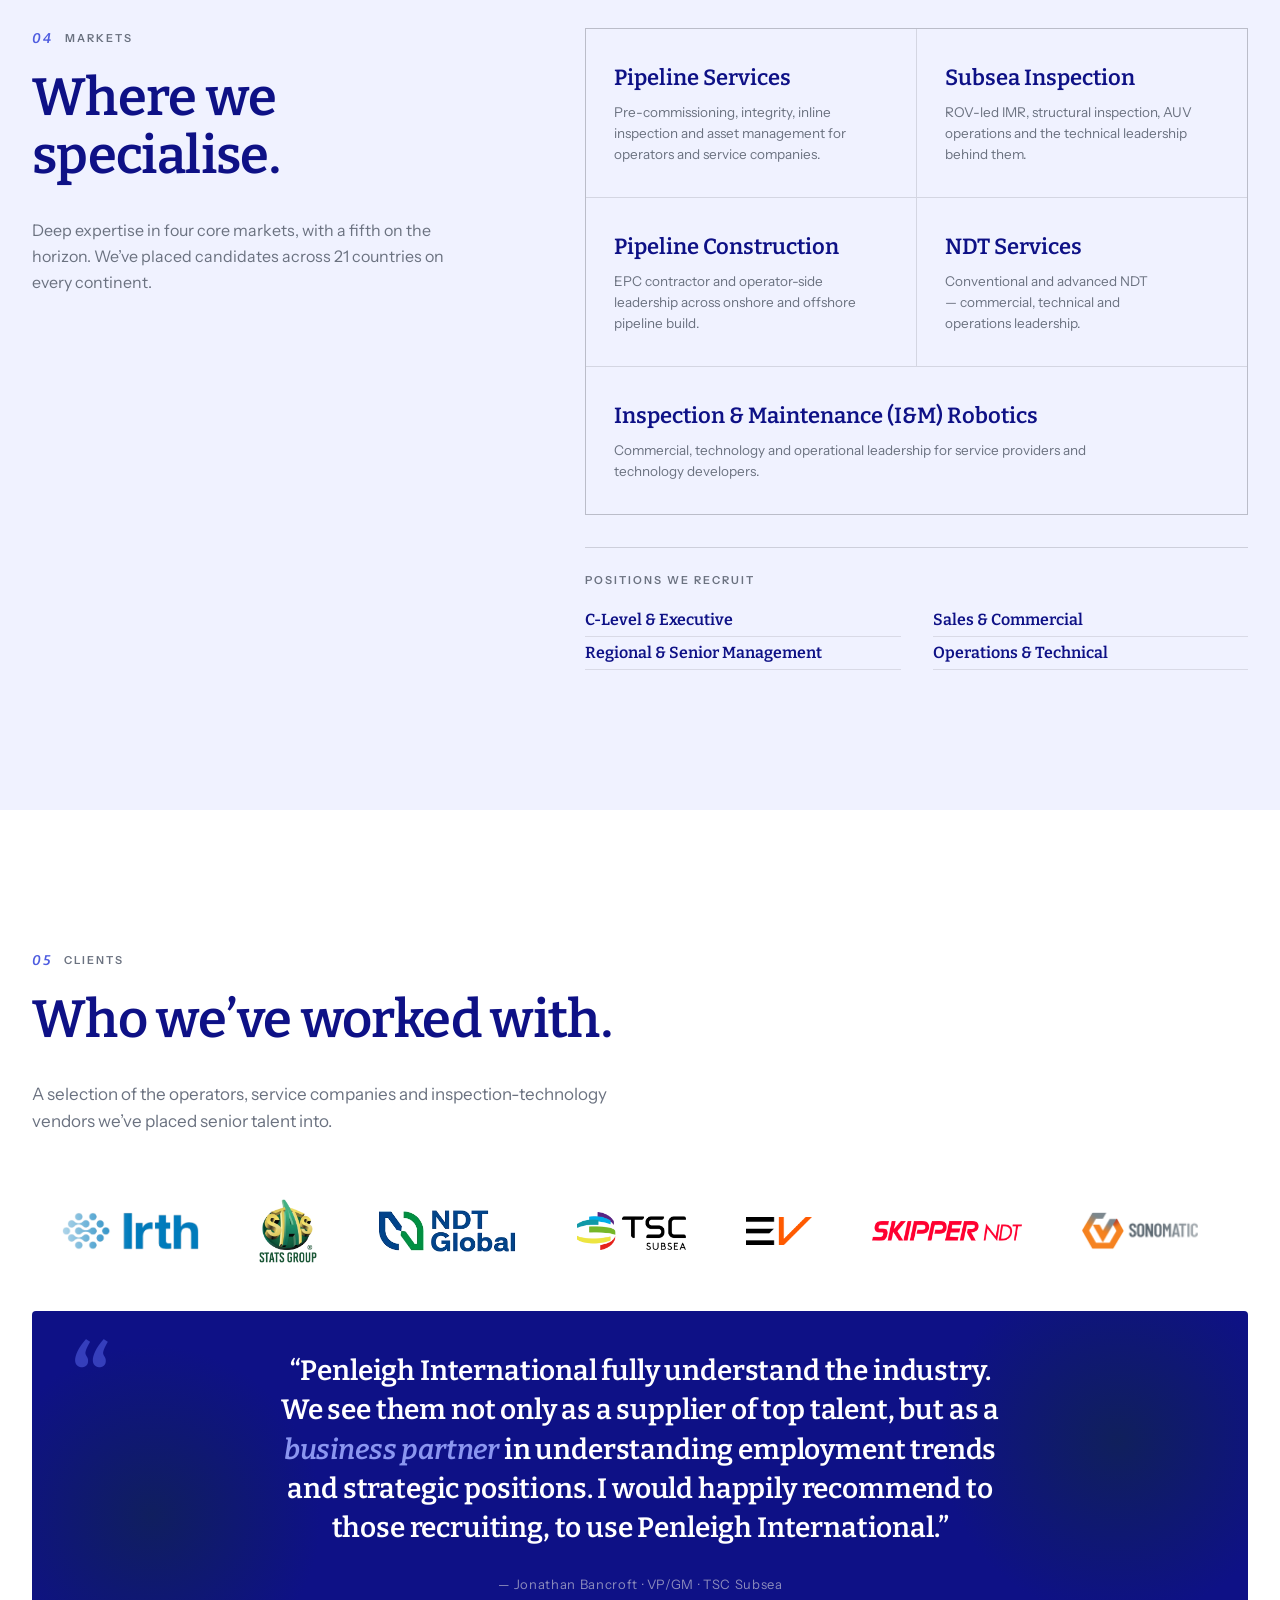
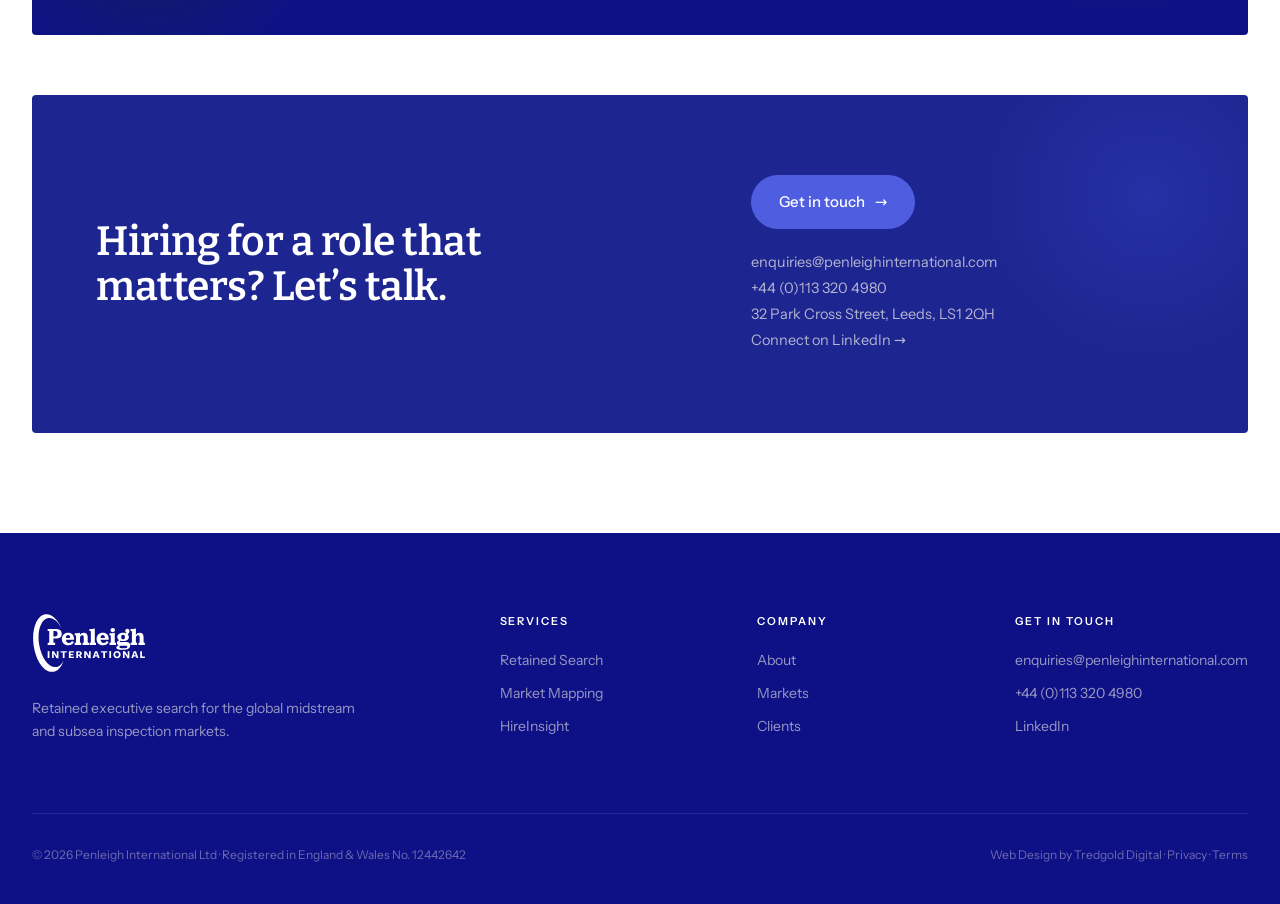
==== commit 67b9fb68: "Add pipelines hero image, taller nav and stronger nav styling - Homepage hero: pipelines photo as ba" ====
--- a/index.html
+++ b/index.html
@@ -33,6 +33,7 @@
 <link rel="preload" href="/assets/fonts/bitter-latin-600-normal.woff2" as="font" type="font/woff2" crossorigin>
 <link rel="preload" href="/assets/fonts/instrument-sans-latin-wght-normal.woff2" as="font" type="font/woff2" crossorigin>
 <link rel="stylesheet" href="/assets/fonts/fonts.css">
+<link rel="preload" href="/assets/hero-pipelines.webp" as="image" type="image/webp" fetchpriority="high">
 <style>
   button, input, select, textarea { font-family: inherit; }
   h1, h2, h3, h4 { text-wrap: balance; }
@@ -48,7 +49,12 @@
     --rule: #1d2590;
     --amber: #4f5de0;         /* light blue accent — replaces amber */
     --amber-soft: #8b96f0;
-  }
+    --nav-h: 104px;           /* nav bar height (shrinks to 76px on scroll) */
+    --nav-logo-h: 68px;
+  }
+  @media (max-width: 720px) { :root { --nav-h: 76px; --nav-logo-h: 50px; } }
+  /* Keep in-page anchor targets clear of the fixed nav */
+  [id] { scroll-margin-top: calc(var(--nav-h) + 24px); }
   * { box-sizing: border-box; margin: 0; padding: 0; }
   html { scroll-behavior: smooth; }
   body {
@@ -68,26 +74,41 @@
   /* NAV */
   nav.top {
     position: fixed; top: 0; left: 0; right: 0; z-index: 100;
-    padding: 18px 0;
+    padding: 0;
     background: var(--ink);
     backdrop-filter: blur(12px);
     -webkit-backdrop-filter: blur(12px);
     border-bottom: 1px solid rgba(10, 13, 16, 0.08);
   }
-  nav.top .row { display: flex; align-items: center; justify-content: space-between; }
+  nav.top .row { display: flex; align-items: center; justify-content: space-between; height: var(--nav-h); transition: height 0.3s ease; }
   .nav-logo { display: flex; align-items: center; gap: 12px; }
-  .nav-logo img { height: 46px; width: auto; }
-  .nav-links { display: flex; gap: 36px; align-items: center; font-size: 14px; font-weight: 400; }
-  .nav-links a { color: var(--paper); opacity: 0.7; transition: opacity 0.2s; }
-  .nav-links a:hover, .nav-links a.active { opacity: 1; }
+  .nav-logo img { height: var(--nav-logo-h); width: auto; transition: height 0.3s ease; }
+  /* Compact state, toggled by the scroll listener in the nav script (desktop only) */
+  @media (min-width: 721px) { nav.top.scrolled { --nav-h: 76px; --nav-logo-h: 46px; } }
+  .nav-links { display: flex; gap: 32px; align-items: center; font-size: 15px; font-weight: 500; }
+  .nav-links a:not(.nav-cta) {
+    position: relative; padding: 6px 0;
+    color: rgba(255,255,255,0.85); transition: color 0.2s;
+  }
+  /* Underline slides in on hover; stays on the current page's link */
+  .nav-links a:not(.nav-cta)::after {
+    content: ''; position: absolute; left: 0; right: 0; bottom: 0; height: 2px;
+    background: var(--amber-soft); border-radius: 2px;
+    transform: scaleX(0); transform-origin: left; transition: transform 0.25s ease;
+  }
+  .nav-links a:not(.nav-cta):hover, .nav-links a.active:not(.nav-cta) { color: var(--paper); }
+  .nav-links a:not(.nav-cta):hover::after, .nav-links a.active:not(.nav-cta)::after { transform: scaleX(1); }
+  /* Primary CTA: the only solid white shape in the bar */
   .nav-cta {
+    margin-left: 8px;
+    background: var(--paper); color: var(--ink);
     border: 1px solid var(--paper);
-    padding: 9px 20px;
+    padding: 12px 24px;
     border-radius: 999px;
-    font-weight: 500;
-    transition: all 0.2s;
-  }
-  .nav-cta:hover { background: var(--ink); color: var(--paper); }
+    font-weight: 600;
+    transition: background 0.2s, color 0.2s, border-color 0.2s, transform 0.2s;
+  }
+  .nav-cta:hover { background: var(--amber); border-color: var(--amber); color: var(--paper); transform: translateY(-1px); }
   .nav-hamburger { display: none; }
   @media (max-width: 720px) {
     .nav-links { display: none; }
@@ -105,7 +126,7 @@
     .nav-hamburger.open span:nth-child(3) { transform: translateY(-7px) rotate(-45deg); }
     .nav-mobile-menu {
       display: none; flex-direction: column;
-      position: fixed; top: 65px; left: 0; right: 0; bottom: 0; z-index: 99;
+      position: fixed; top: var(--nav-h); left: 0; right: 0; bottom: 0; z-index: 99;
       background: var(--ink); border-top: 1px solid rgba(255,255,255,0.1);
       padding: 8px 24px 48px;
       overflow-y: auto;
@@ -113,38 +134,69 @@
     }
     .nav-mobile-menu.open { display: flex; }
     .nav-mobile-menu a {
-      color: var(--paper); opacity: 0.7; padding: 14px 0;
-      font-size: 15px; font-weight: 400; text-decoration: none;
+      color: var(--paper); opacity: 0.85; padding: 14px 0;
+      font-size: 16px; font-weight: 500; text-decoration: none;
       border-bottom: 1px solid rgba(255,255,255,0.08);
       transition: opacity 0.2s;
     }
-    .nav-mobile-menu a:last-child { border-bottom: none; margin-top: 8px; }
+    .nav-mobile-menu a:last-child { border-bottom: none; margin-top: 20px; }
     .nav-mobile-menu a:hover { opacity: 1; }
     .nav-mobile-menu .nav-cta {
       display: block; text-align: center; opacity: 1;
-      border: none;
-      padding: 12px 20px; font-weight: 500;
+      margin-left: 0;
+      background: var(--paper); color: var(--ink);
+      border: 1px solid var(--paper);
+      padding: 14px 20px; font-weight: 600;
     }
-  }
-
-  /* HERO */
+    .nav-mobile-menu .nav-cta:hover { background: var(--amber); border-color: var(--amber); color: var(--paper); }
+  }
+
+  /* HERO
+     Background photo: assets/hero-pipelines.webp
+     To swap the image, just replace that file with the new one under the SAME name:
+     WebP, max 2400px wide (aim for under ~300 KB). No CSS or HTML changes needed.
+     The blue fade on the left comes from the gradient overlay below (.hero::before),
+     not from the photo, so any photo blends into the brand blue without a hard edge. */
   .hero {
-    background: var(--ink);
+    background-color: var(--ink);
+    background-image: url("/assets/hero-pipelines.webp");
+    background-repeat: no-repeat;
+    background-size: cover;
+    background-position: right center;
     color: var(--paper);
-    min-height: 100vh;
-    padding: 140px 0 80px;
+    min-height: max(640px, 88vh);
+    padding: calc(var(--nav-h) + 64px) 0 72px;
     position: relative;
     overflow: hidden;
     display: flex;
     align-items: center;
   }
+  /* Brand-blue overlay: solid #0E1186 on the left, eased fade to transparent ~60% across */
   .hero::before {
     content: '';
     position: absolute; inset: 0;
-    background-image:
-      radial-gradient(ellipse at 80% 20%, rgba(60,72,210,0.12), transparent 50%),
-      radial-gradient(ellipse at 10% 80%, rgba(17, 38, 74, 0.4), transparent 60%);
+    background: linear-gradient(90deg,
+      #0e1186 0%,
+      #0e1186 46%,
+      rgba(14,17,134,0.93) 50%,
+      rgba(14,17,134,0.78) 54%,
+      rgba(14,17,134,0.55) 57.5%,
+      rgba(14,17,134,0.3) 60.5%,
+      rgba(14,17,134,0.11) 63%,
+      rgba(14,17,134,0) 65%);
     pointer-events: none;
+  }
+  @media (max-width: 1200px) {
+    .hero::before {
+      background: linear-gradient(90deg,
+        #0e1186 0%,
+        #0e1186 48%,
+        rgba(14,17,134,0.92) 54%,
+        rgba(14,17,134,0.72) 60%,
+        rgba(14,17,134,0.45) 66%,
+        rgba(14,17,134,0.18) 71%,
+        rgba(14,17,134,0) 76%);
+    }
   }
   .hero::after {
     content: '';
@@ -153,8 +205,37 @@
     pointer-events: none;
   }
   .hero .container { position: relative; z-index: 2; }
-  .hero-grid { display: grid; grid-template-columns: 1.4fr 1fr; gap: 80px; align-items: center; }
-  @media (max-width: 960px) { .hero-grid { grid-template-columns: 1fr; gap: 48px; } }
+  .hero-copy { max-width: min(700px, 54vw); }
+  /* Stacked layout: text on solid blue, photo visible along the bottom under a heavier overlay */
+  @media (max-width: 960px) {
+    .hero {
+      min-height: 0;
+      align-items: flex-start;
+      padding: calc(var(--nav-h) + 56px) 0 300px;
+      background-size: auto 360px;
+      background-position: right bottom;
+    }
+    .hero::before {
+      background: linear-gradient(180deg,
+        #0e1186 0%,
+        #0e1186 calc(100% - 330px),
+        rgba(14,17,134,0.8) calc(100% - 250px),
+        rgba(14,17,134,0.6) calc(100% - 150px),
+        rgba(14,17,134,0.5) 100%);
+    }
+    .hero-copy { max-width: 640px; }
+  }
+  @media (max-width: 720px) {
+    .hero { padding-bottom: 260px; background-size: auto 320px; }
+    .hero::before {
+      background: linear-gradient(180deg,
+        #0e1186 0%,
+        #0e1186 calc(100% - 290px),
+        rgba(14,17,134,0.8) calc(100% - 220px),
+        rgba(14,17,134,0.6) calc(100% - 130px),
+        rgba(14,17,134,0.5) 100%);
+    }
+  }
   .eyebrow {
     display: inline-flex;
     align-items: center;
@@ -167,6 +248,11 @@
     margin-bottom: 32px;
   }
   .eyebrow::before { content: ''; width: 28px; height: 1px; background: var(--amber-soft); }
+  /* Narrow screens: tighter so it fits on one line; normal text flow so any wrap breaks cleanly between phrases */
+  @media (max-width: 720px) {
+    .eyebrow { display: block; letter-spacing: 0.15em; }
+    .eyebrow::before { display: inline-block; vertical-align: middle; width: 16px; margin-right: 10px; }
+  }
   .hero h1 {
     font-family: var(--font-heading);
     font-weight: 600;
@@ -189,17 +275,6 @@
   .btn-ghost:hover { border-color: var(--paper); }
   .btn .arrow { display: inline-block; transition: transform 0.2s; }
   .btn:hover .arrow { transform: translateX(3px); }
-  .hero-visual { position: relative; width: 100%; max-width: 300px; margin-left: auto; }
-  .hero-visual img {
-    display: block; width: 100%; height: auto;
-    filter: drop-shadow(0 30px 60px rgba(0,0,0,0.5));
-    animation: float 8s ease-in-out infinite;
-  }
-  @keyframes float {
-    0%,100% { transform: translateY(0) rotate(0deg); }
-    50% { transform: translateY(-12px) rotate(-1deg); }
-  }
-  @media (max-width: 960px) { .hero-visual { max-width: 200px; margin: 0 auto; } }
 
   /* STRIP */
   .strip { background: var(--ink); color: rgba(244,241,234,0.5); padding: 24px 0; border-top: 1px solid rgba(244,241,234,0.08); overflow: hidden; }
@@ -628,18 +703,13 @@
 <!-- HERO -->
 <section class="hero" id="top">
   <div class="container">
-    <div class="hero-grid">
-      <div>
-        <span class="eyebrow">Retained Search · <span class="nobr">Midstream &amp; Subsea</span></span>
-        <h1><span class="nobr">Hard-to-find</span> people for <span class="nobr">hard-to-fill</span> roles in midstream &amp; subsea.</h1>
-        <p class="lede">Penleigh International is a retained executive search firm working exclusively in midstream and subsea inspection. We recruit C-suite, senior management, sales and operations talent for our clients globally.</p>
-        <div class="hero-actions">
-          <a href="contact.html" class="btn btn-primary">Start a search <span class="arrow">→</span></a>
-          <a href="#process" class="btn btn-ghost">How we work <span class="arrow">→</span></a>
-        </div>
-      </div>
-      <div class="hero-visual">
-        <img src="/assets/brand/penleigh-stacked-white.svg" alt="" aria-hidden="true" />
+    <div class="hero-copy">
+      <span class="eyebrow">Retained Search · <span class="nobr">Midstream &amp; Subsea</span></span>
+      <h1><span class="nobr">Hard-to-find</span> people for <span class="nobr">hard-to-fill</span> roles in midstream &amp; subsea.</h1>
+      <p class="lede">Penleigh International is a retained executive search firm working exclusively in midstream and subsea inspection. We recruit C-suite, senior management, sales and operations talent for our clients globally.</p>
+      <div class="hero-actions">
+        <a href="contact.html" class="btn btn-primary">Start a search <span class="arrow">→</span></a>
+        <a href="#process" class="btn btn-ghost">How we work <span class="arrow">→</span></a>
       </div>
     </div>
   </div>
@@ -957,6 +1027,10 @@
 <script>
   const hamburger = document.querySelector('.nav-hamburger');
   const mobileMenu = document.querySelector('.nav-mobile-menu');
+  const navTop = document.querySelector('nav.top');
+  const onNavScroll = () => navTop.classList.toggle('scrolled', window.scrollY > 80);
+  onNavScroll();
+  window.addEventListener('scroll', onNavScroll, { passive: true });
   hamburger.addEventListener('click', () => {
     const open = mobileMenu.classList.toggle('open');
     hamburger.classList.toggle('open', open);
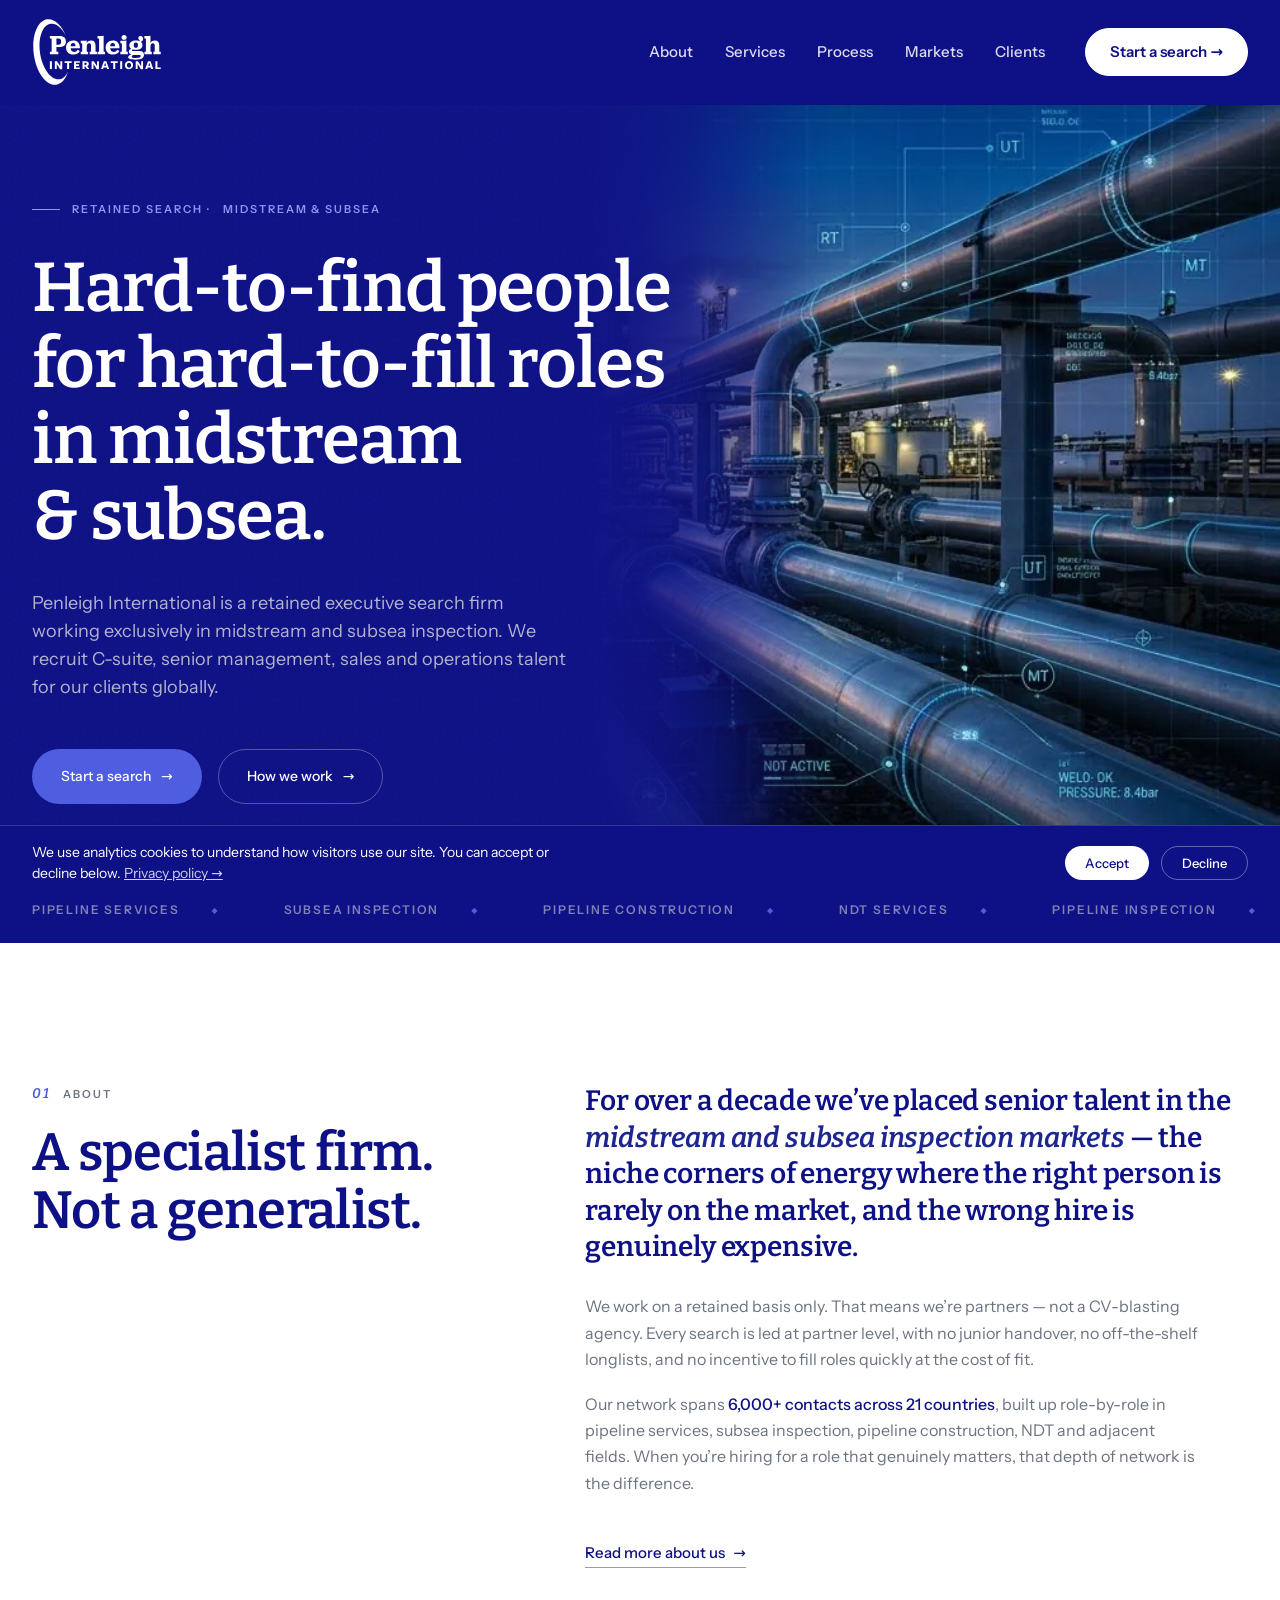
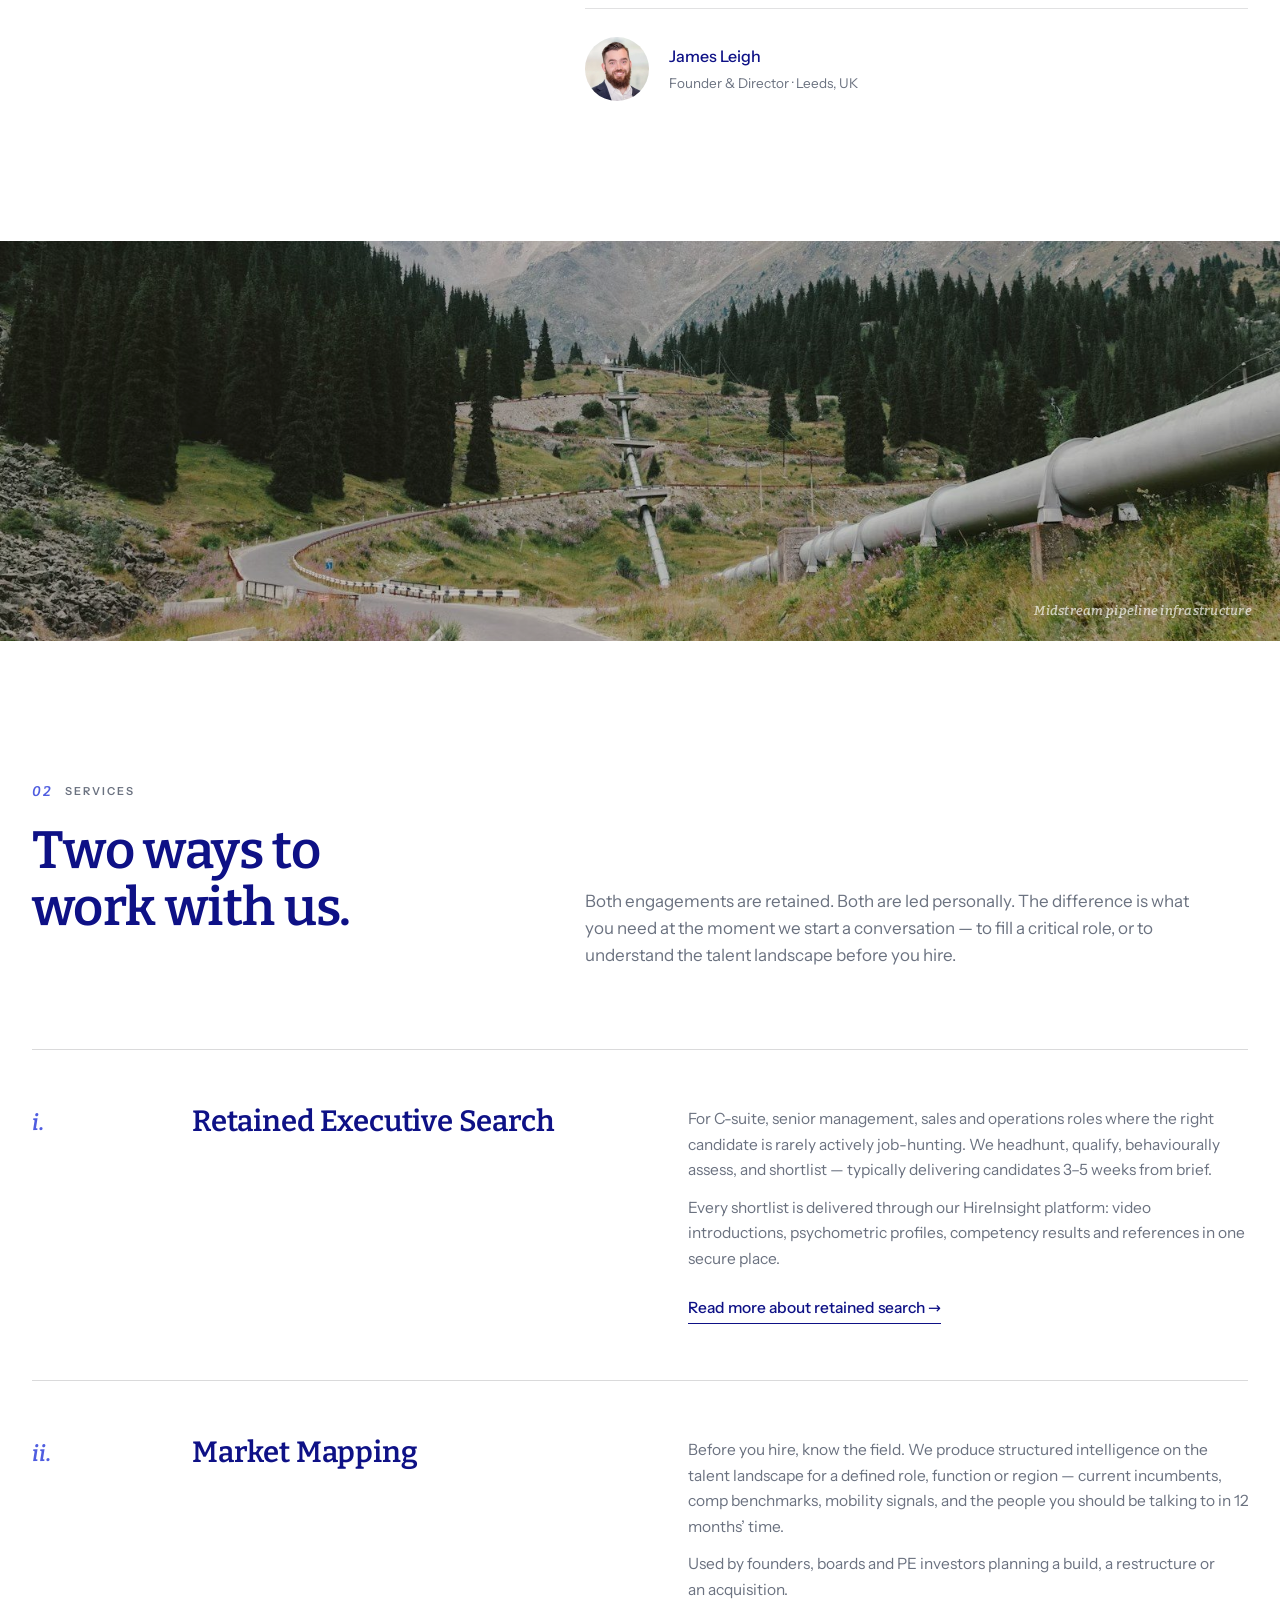
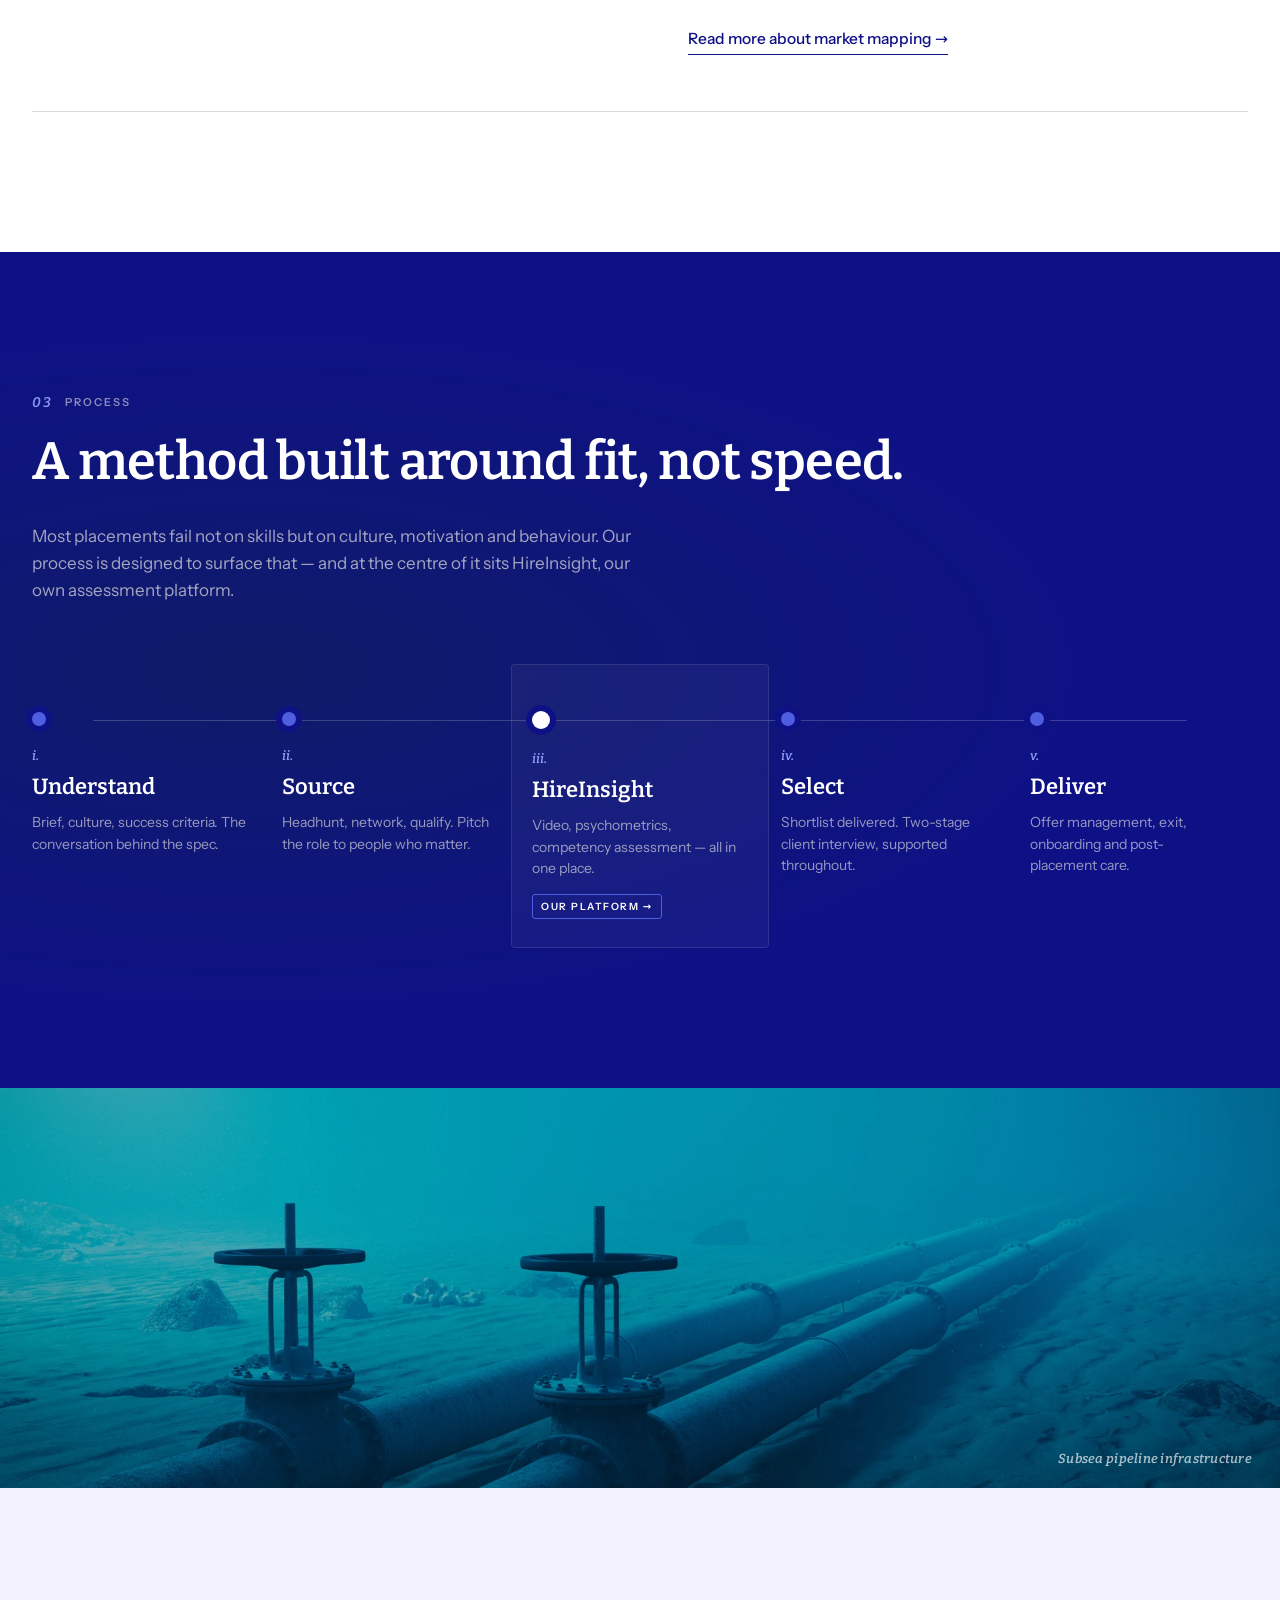
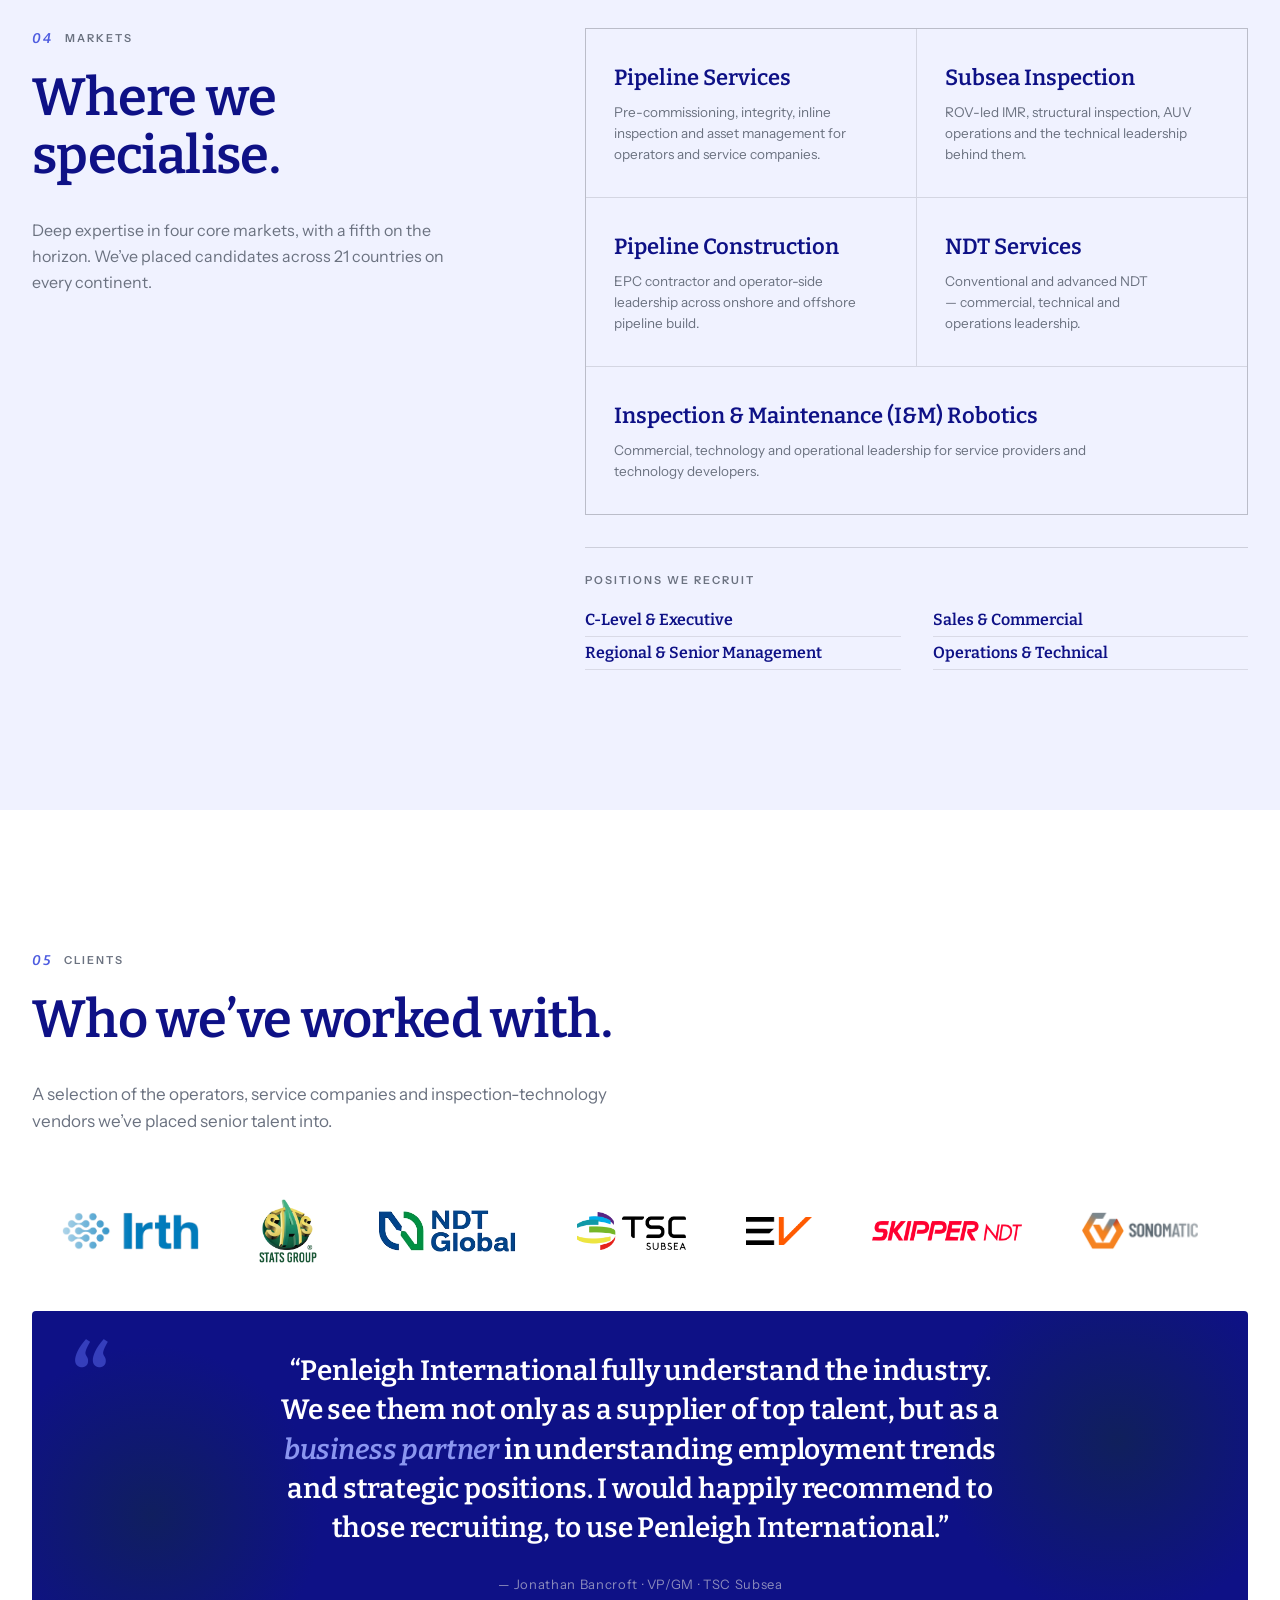
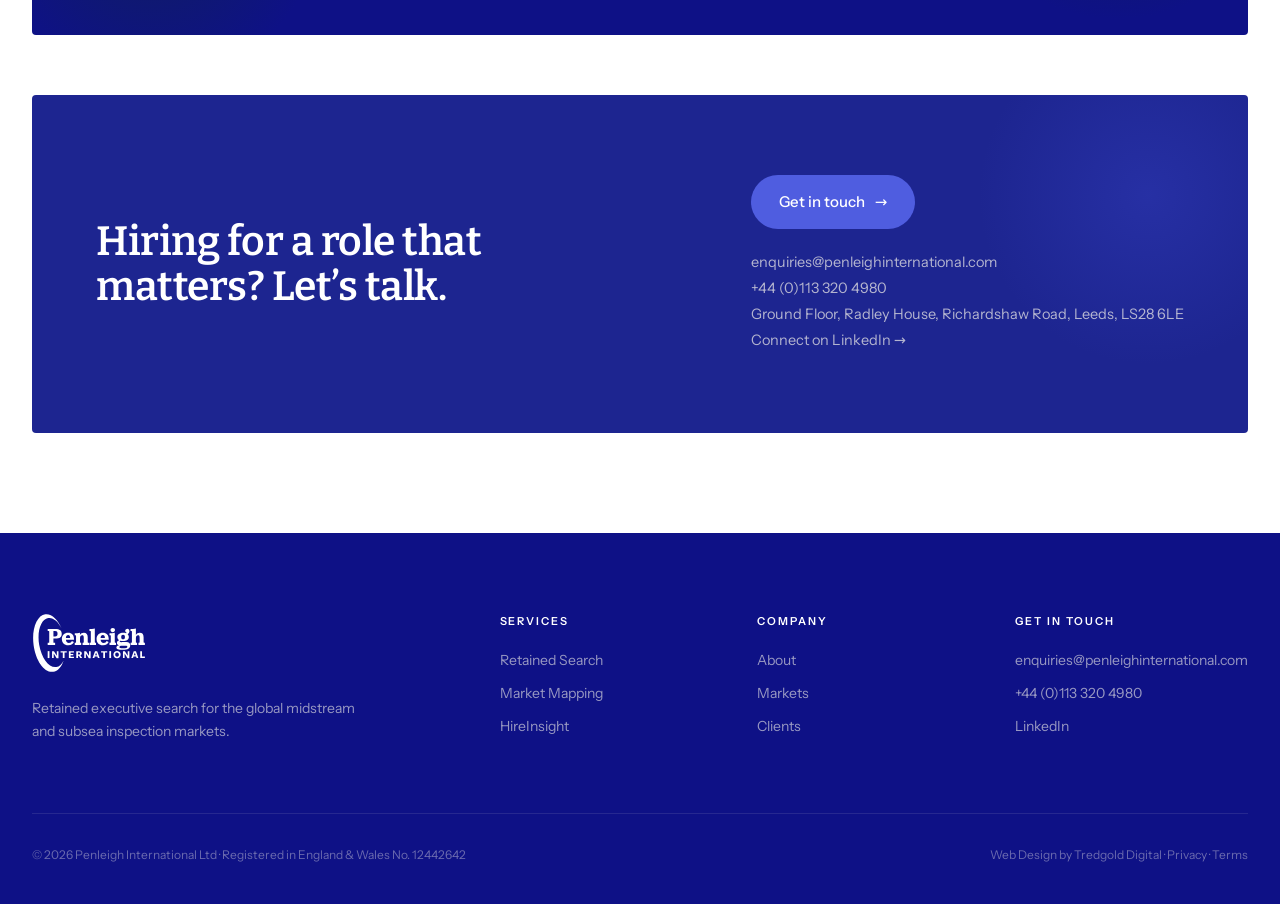
==== commit aa70b5c1: "Update address and registered office to Radley House, LS28 6LE" ====
--- a/index.html
+++ b/index.html
@@ -612,9 +612,9 @@
         },
         "address": {
           "@type": "PostalAddress",
-          "streetAddress": "32 Park Cross Street",
+          "streetAddress": "Ground Floor, Radley House, Richardshaw Road",
           "addressLocality": "Leeds",
-          "postalCode": "LS1 2QH",
+          "postalCode": "LS28 6LE",
           "addressCountry": "GB"
         },
         "contactPoint": {
@@ -654,15 +654,15 @@
         "email": "enquiries@penleighinternational.com",
         "address": {
           "@type": "PostalAddress",
-          "streetAddress": "32 Park Cross Street",
+          "streetAddress": "Ground Floor, Radley House, Richardshaw Road",
           "addressLocality": "Leeds",
-          "postalCode": "LS1 2QH",
+          "postalCode": "LS28 6LE",
           "addressCountry": "GB"
         },
         "geo": {
           "@type": "GeoCoordinates",
-          "latitude": 53.7997,
-          "longitude": -1.5492
+          "latitude": 53.8037,
+          "longitude": -1.6569
         },
         "image": "https://www.penleighinternational.com/assets/og-image.png",
         "priceRange": "££££"
@@ -976,7 +976,7 @@
         <div class="cta-meta">
           <a href="mailto:enquiries@penleighinternational.com">enquiries@penleighinternational.com</a><br/>
           <a href="tel:+441133204980">+44 (0)113 320 4980</a><br/>
-          32 Park Cross Street, Leeds, LS1 2QH<br/>
+          Ground Floor, Radley House, Richardshaw Road, Leeds, LS28 6LE<br/>
           <a href="https://uk.linkedin.com/company/penleighinternational" target="_blank" rel="noopener">Connect on LinkedIn →</a>
         </div>
       </div>
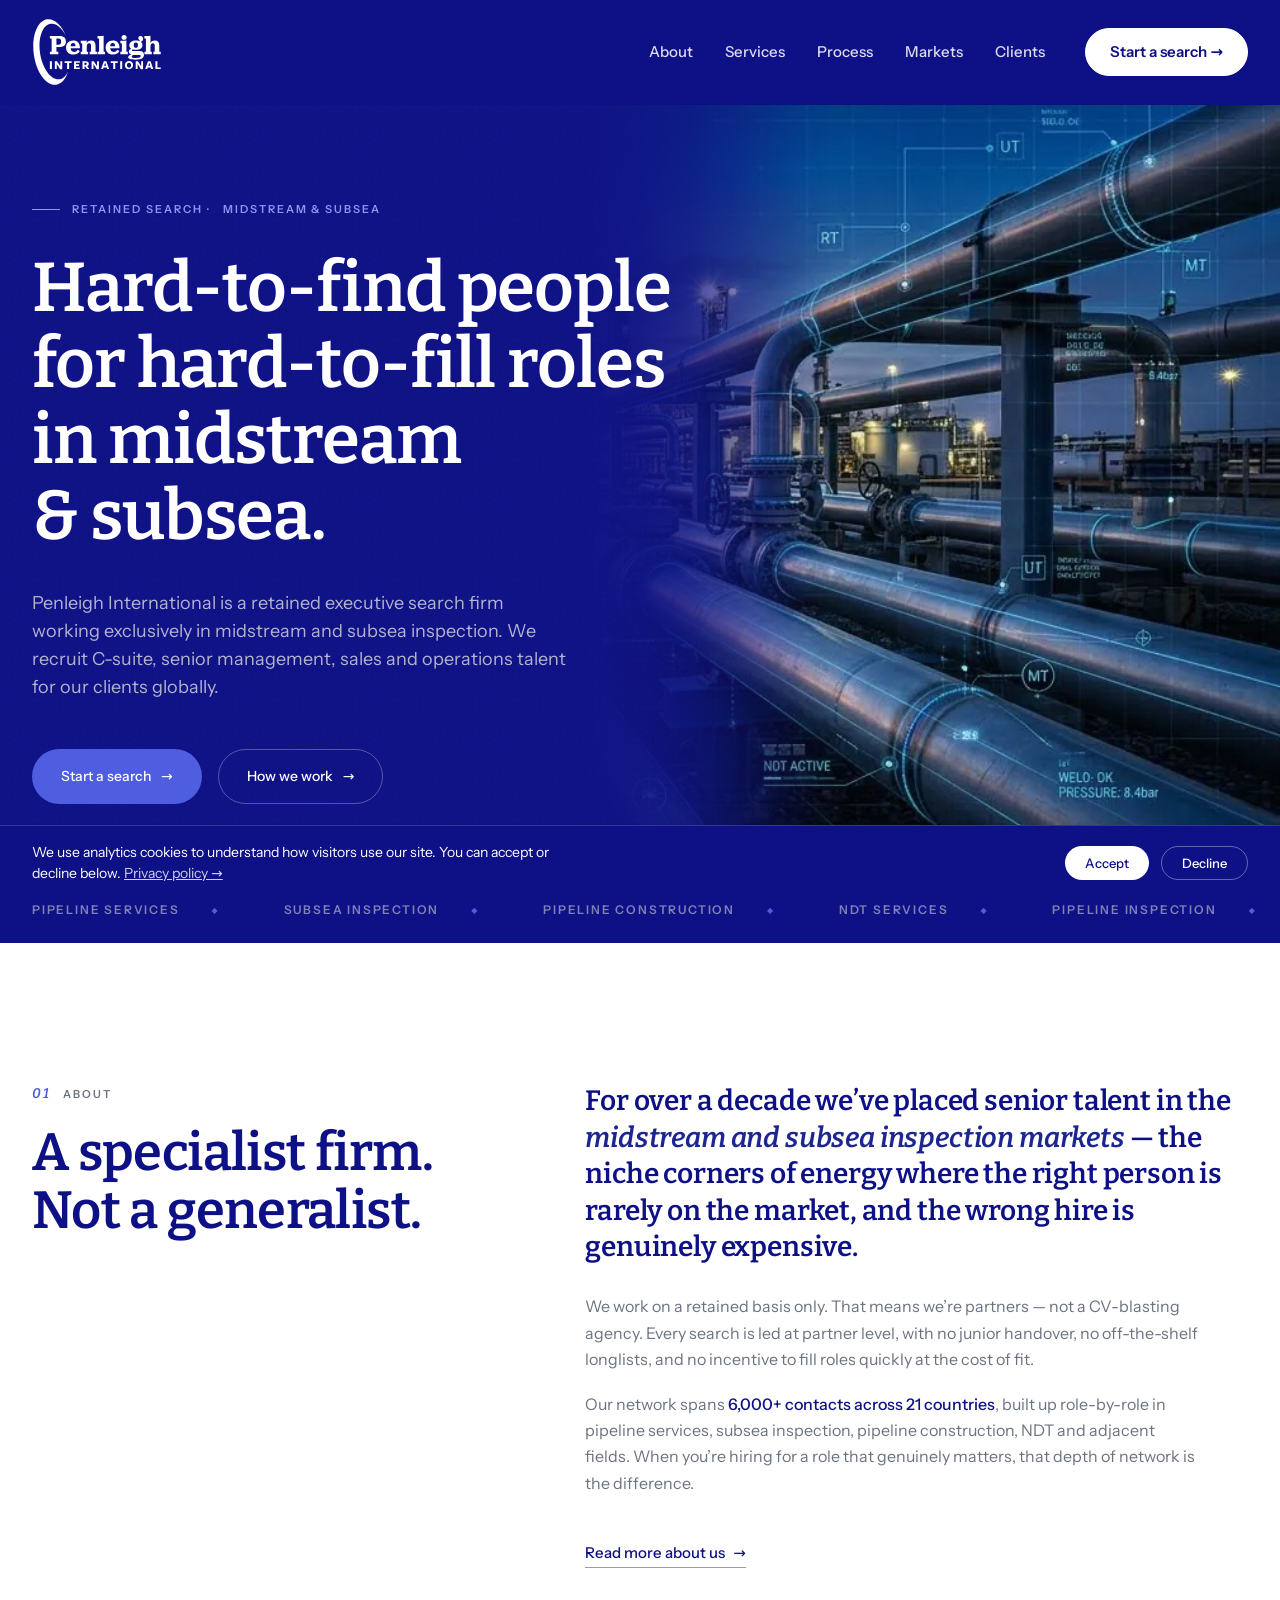
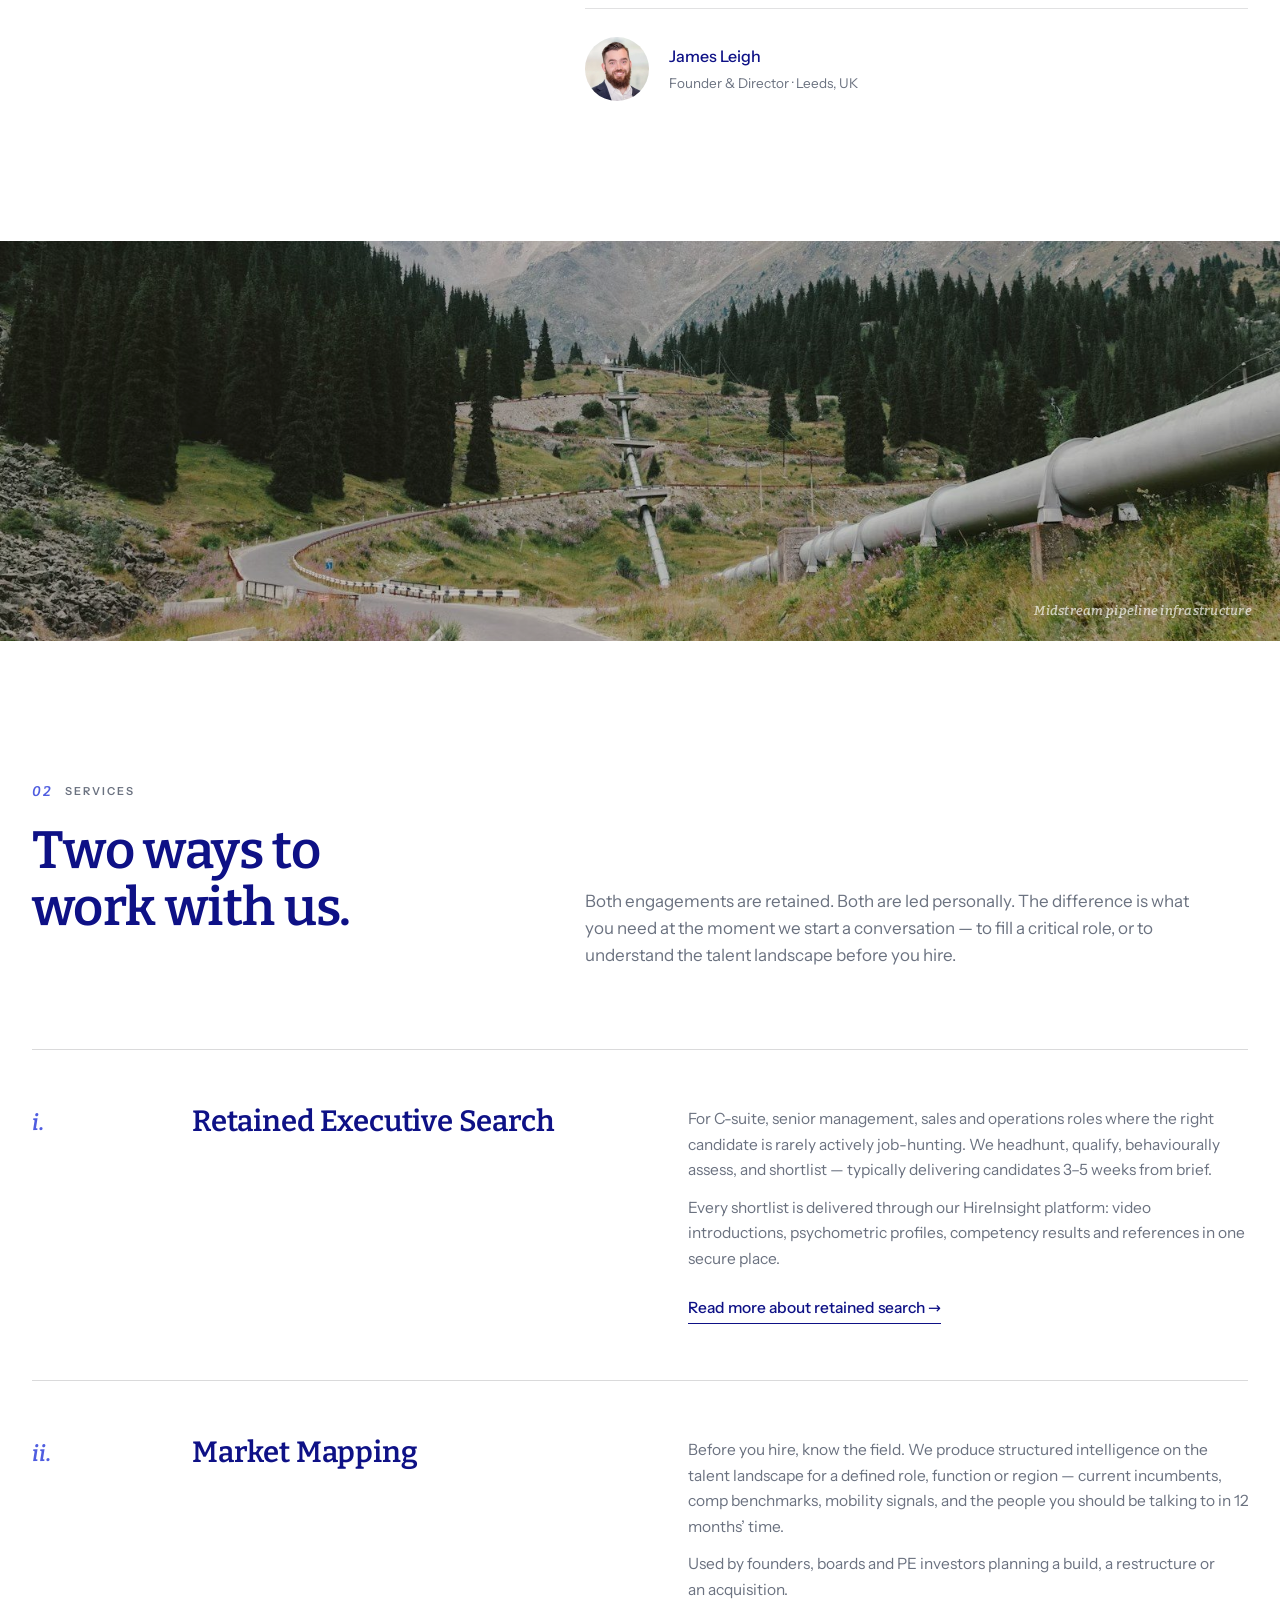
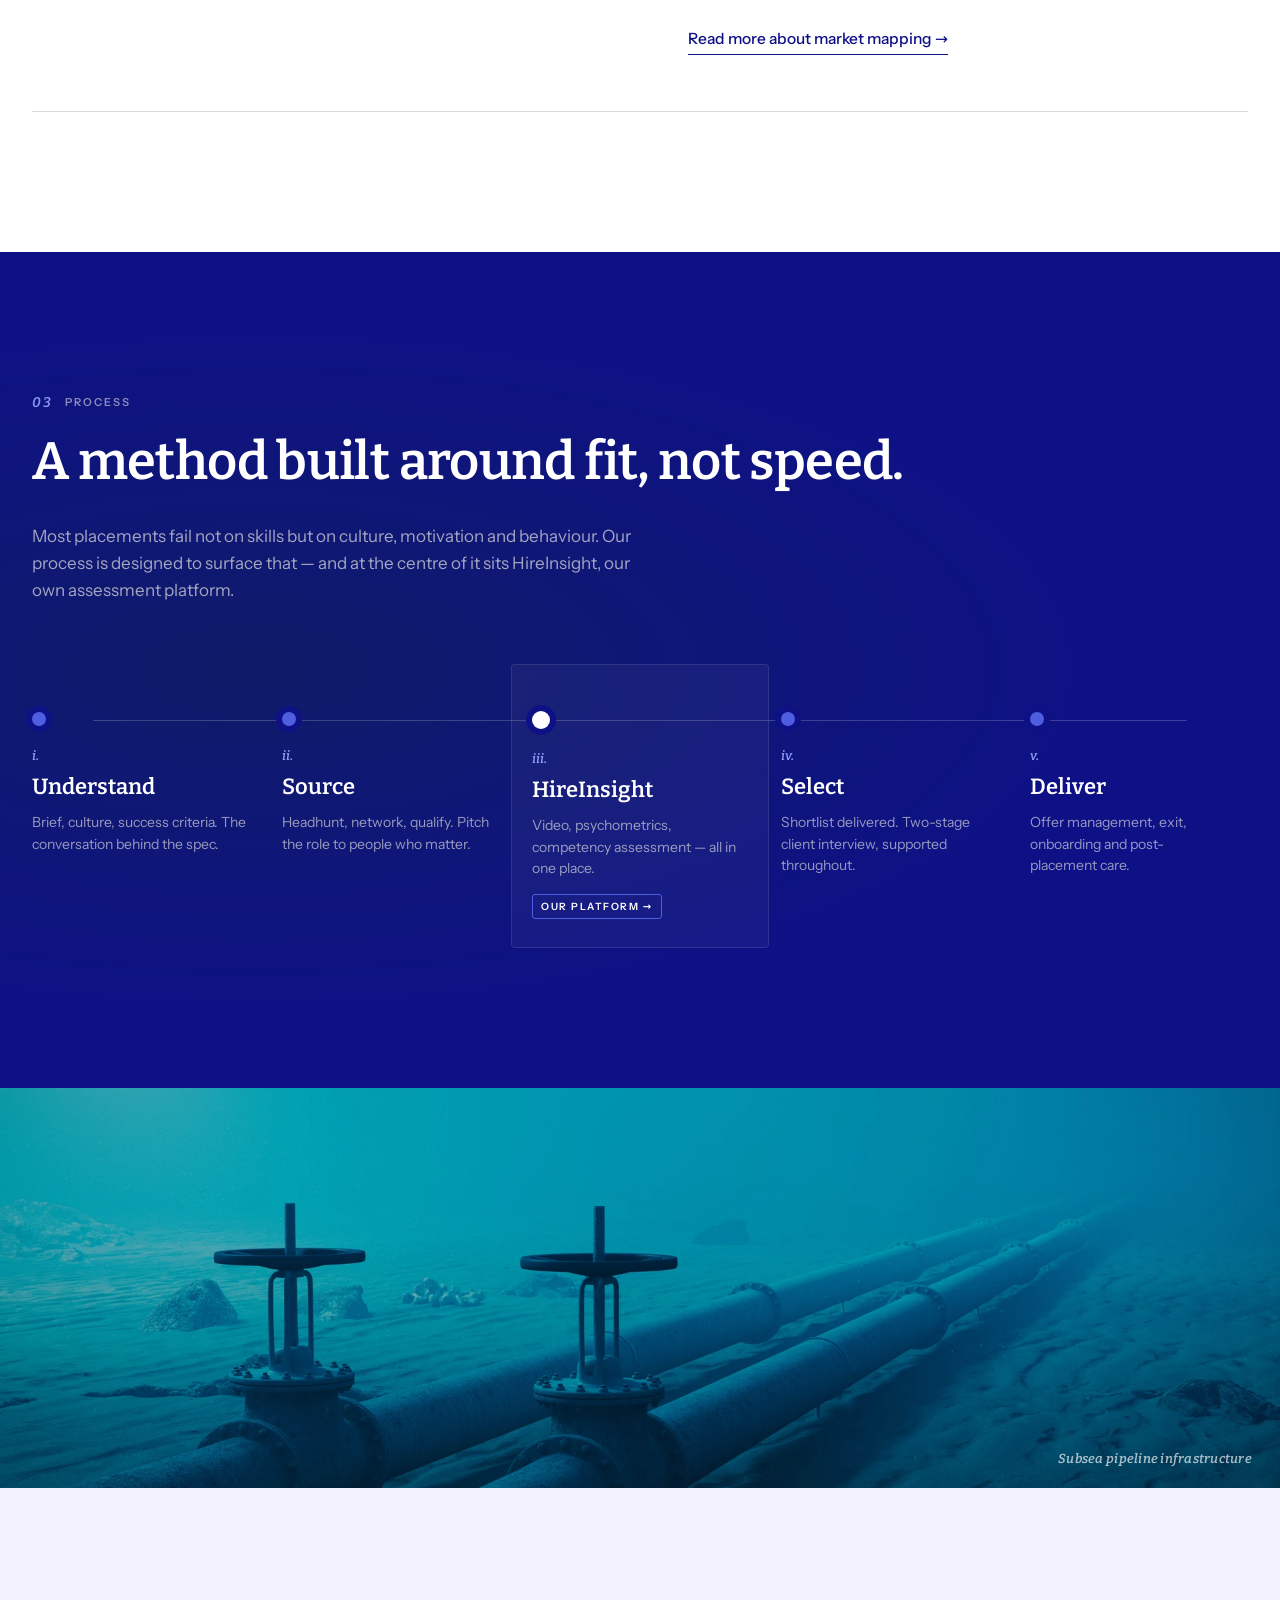
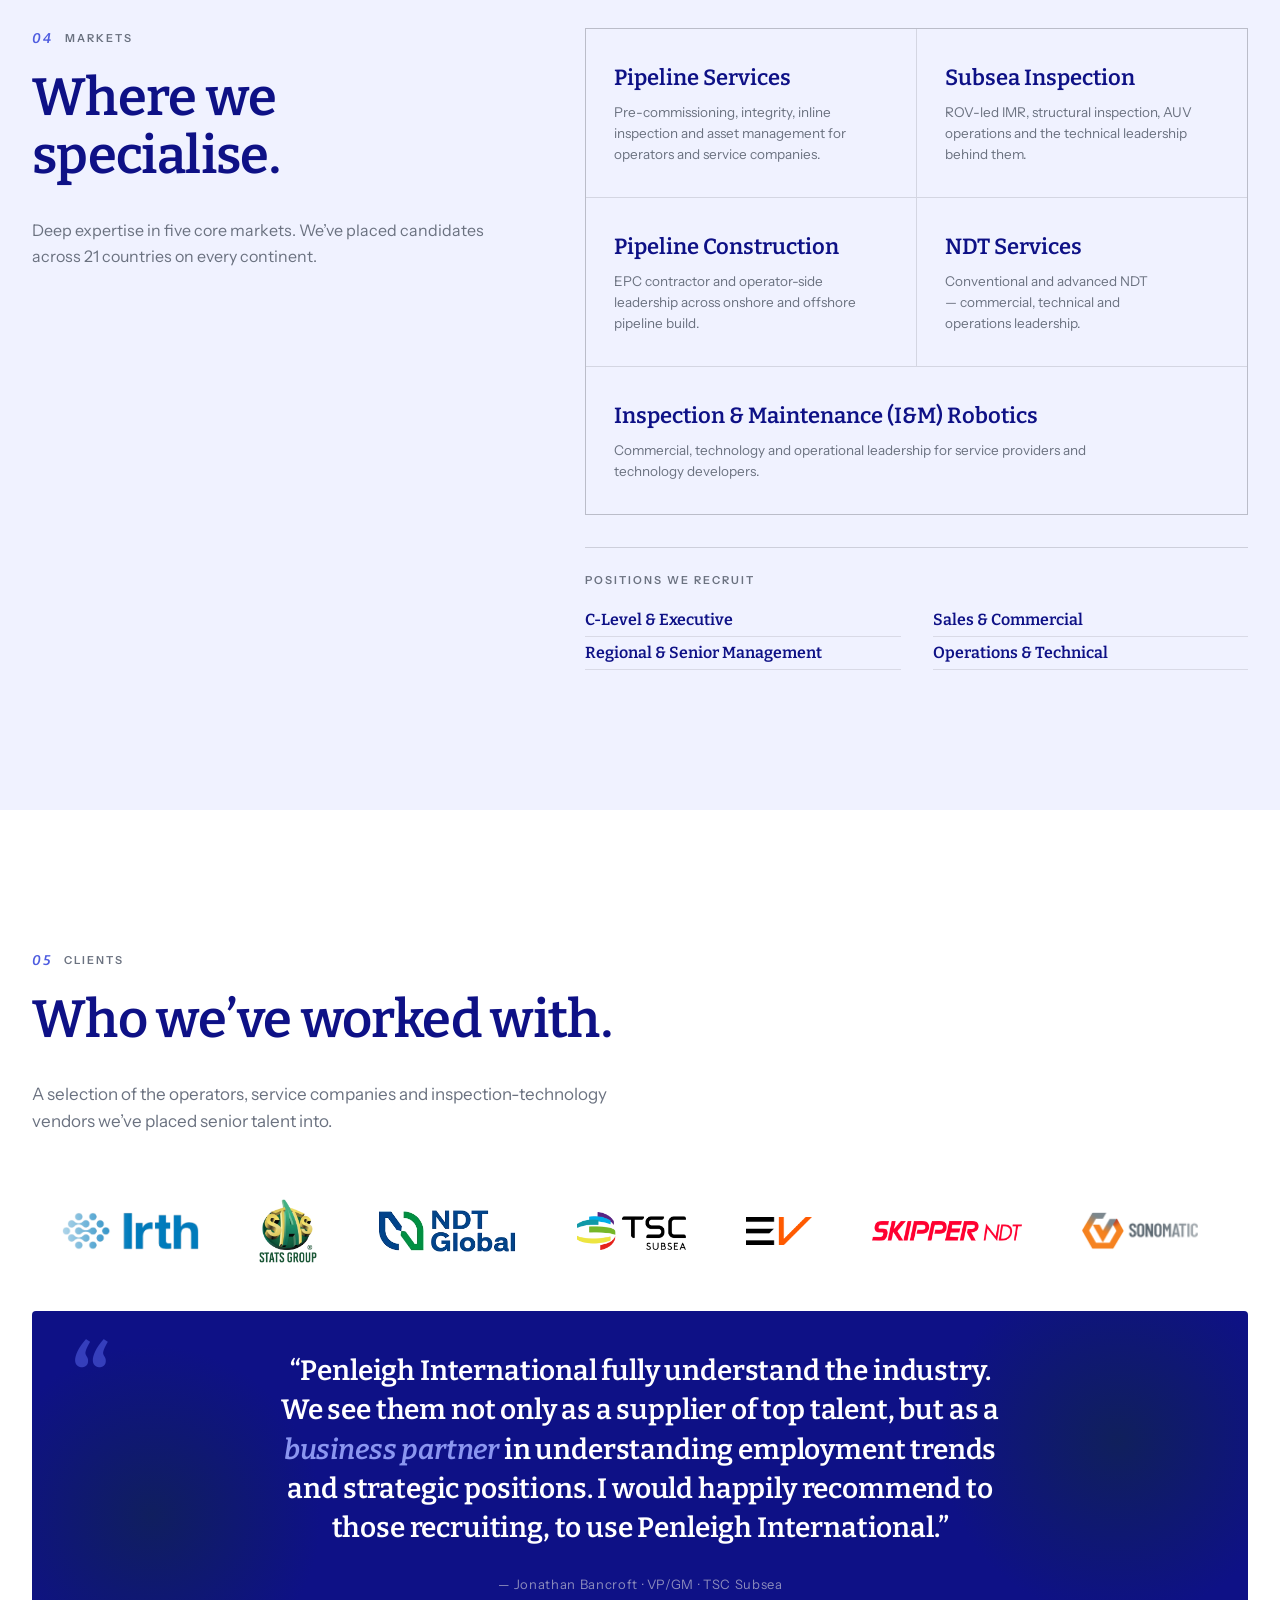
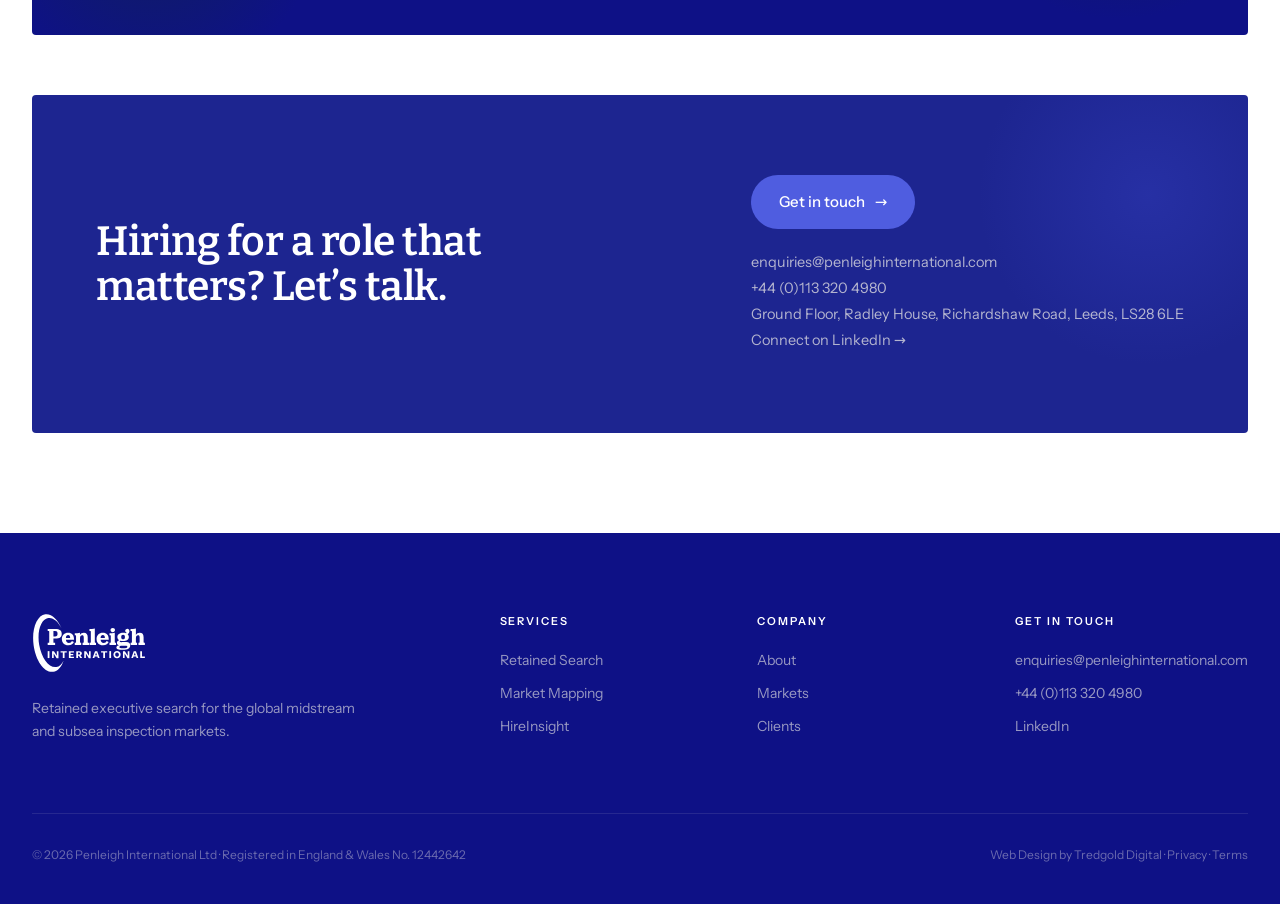
==== commit c34d7b2e: "Update markets copy to five core markets and drop unused future rule" ====
--- a/index.html
+++ b/index.html
@@ -398,7 +398,6 @@
   @media (max-width: 480px) { .market-item { padding: 24px 16px; } .market-item h4 { font-size: 18px; } }
   .market-item.future { background: transparent; border: 1px dashed rgba(10,13,16,0.25); }
   .market-item.future h4 { color: var(--steel); font-style: italic; }
-  .market-item.future::before { content: 'Coming soon'; display: block; font-size: 10px; letter-spacing: 0.15em; text-transform: uppercase; color: var(--amber); margin-bottom: 12px; font-weight: 600; }
   .roles-list { margin-top: 32px; padding-top: 24px; border-top: 1px solid rgba(10,13,16,0.15); }
   .roles-list h5 { font-size: 11px; letter-spacing: 0.18em; text-transform: uppercase; color: var(--steel); margin-bottom: 16px; font-weight: 600; }
   .roles-list ul { list-style: none; columns: 2; column-gap: 32px; }
@@ -878,7 +877,7 @@
       <div>
         <div class="section-eyebrow"><span class="num">04</span> Markets</div>
         <h2 class="section-title">Where we specialise.</h2>
-        <p style="color: var(--steel); font-size: 16px; line-height: 1.65; max-width: 42ch;">Deep expertise in four core markets, with a fifth on the horizon. We&rsquo;ve placed candidates across 21 countries on every continent.</p>
+        <p style="color: var(--steel); font-size: 16px; line-height: 1.65; max-width: 42ch;">Deep expertise in five core markets. We&rsquo;ve placed candidates across 21 countries on every continent.</p>
       </div>
       <div>
         <div class="markets-list">
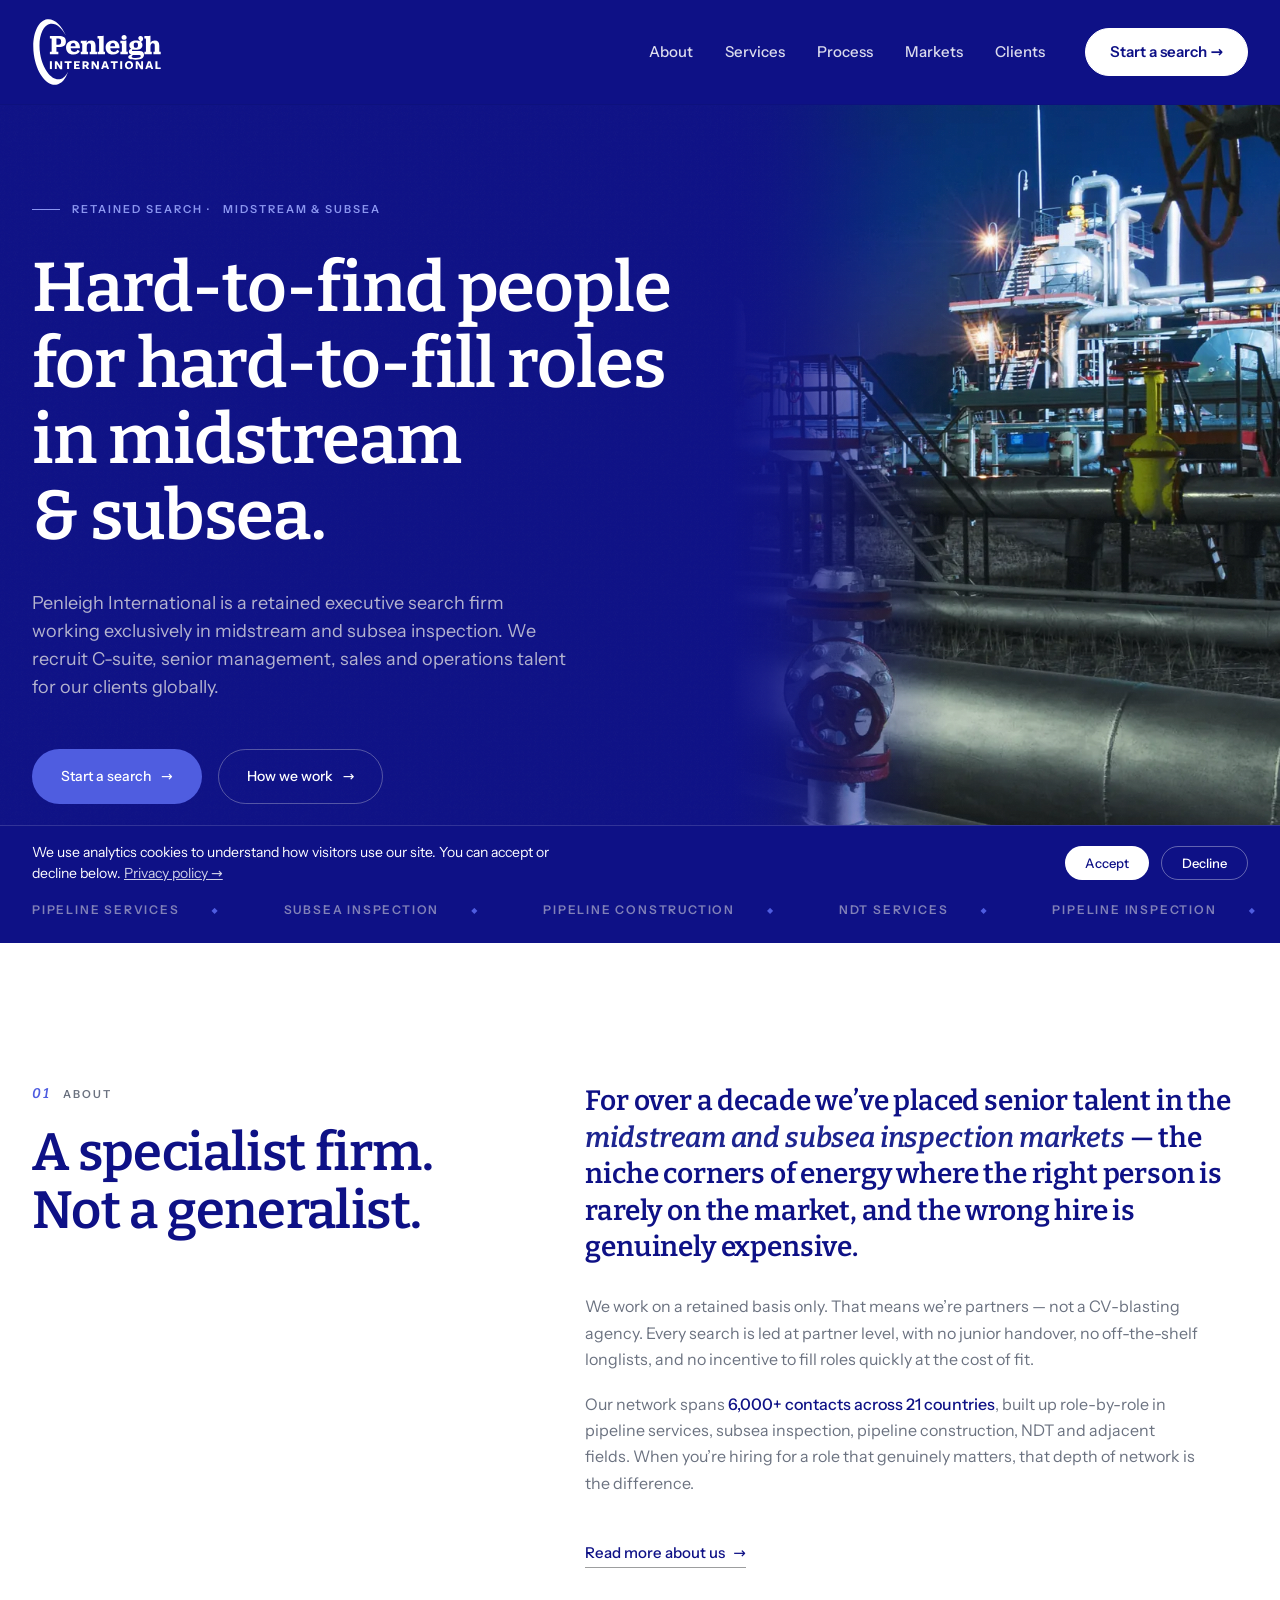
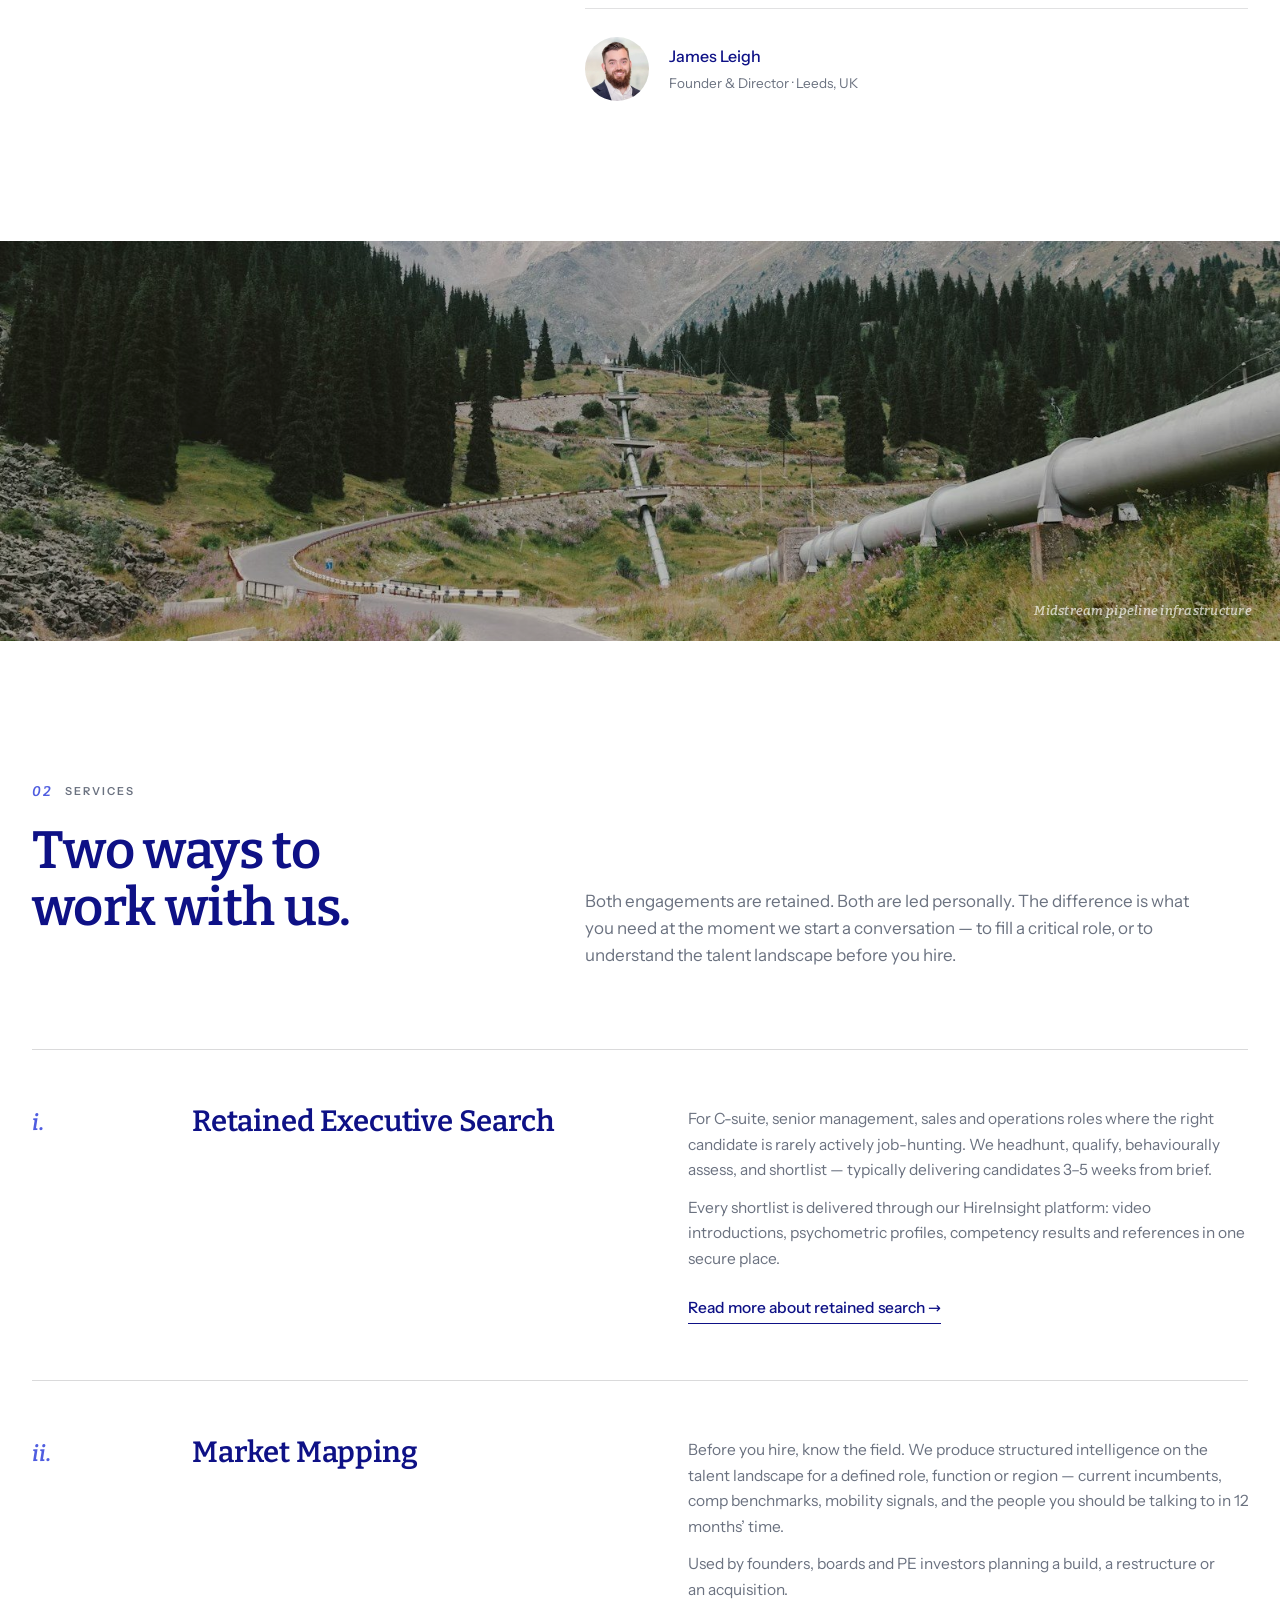
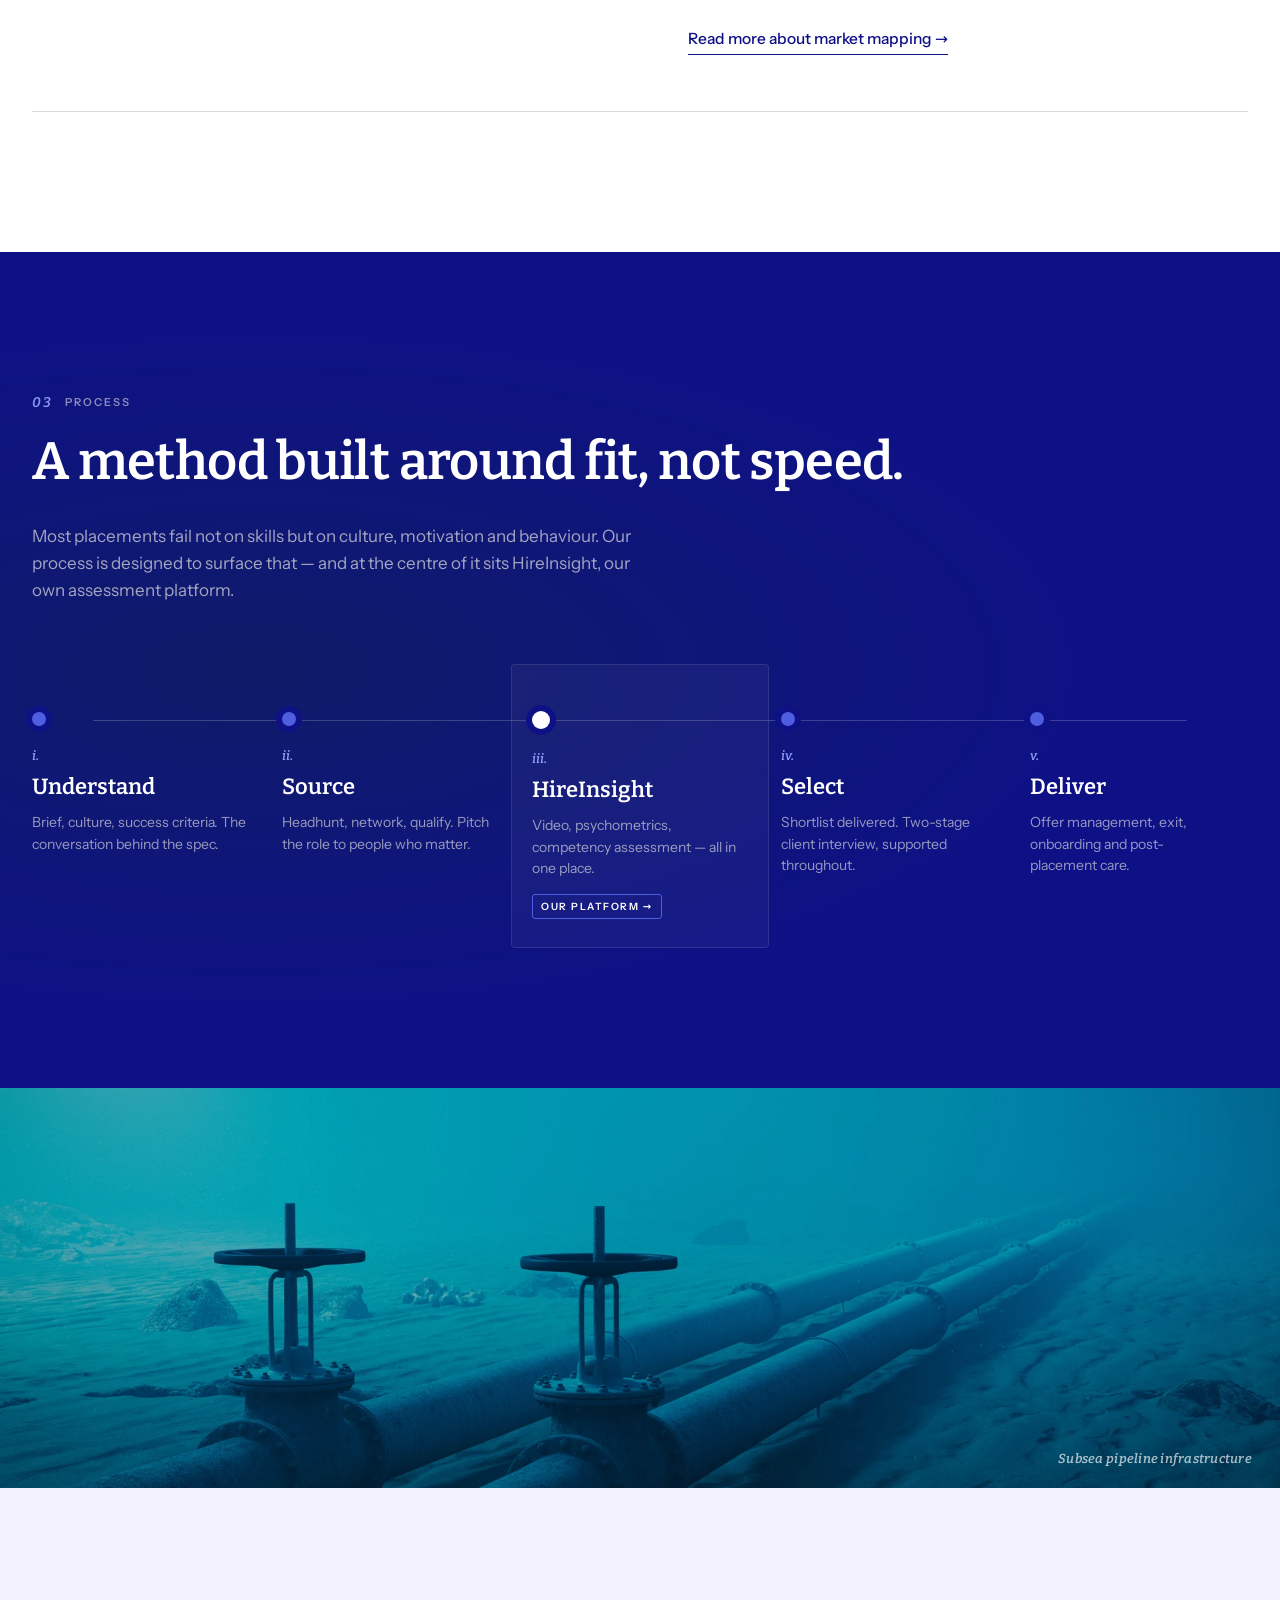
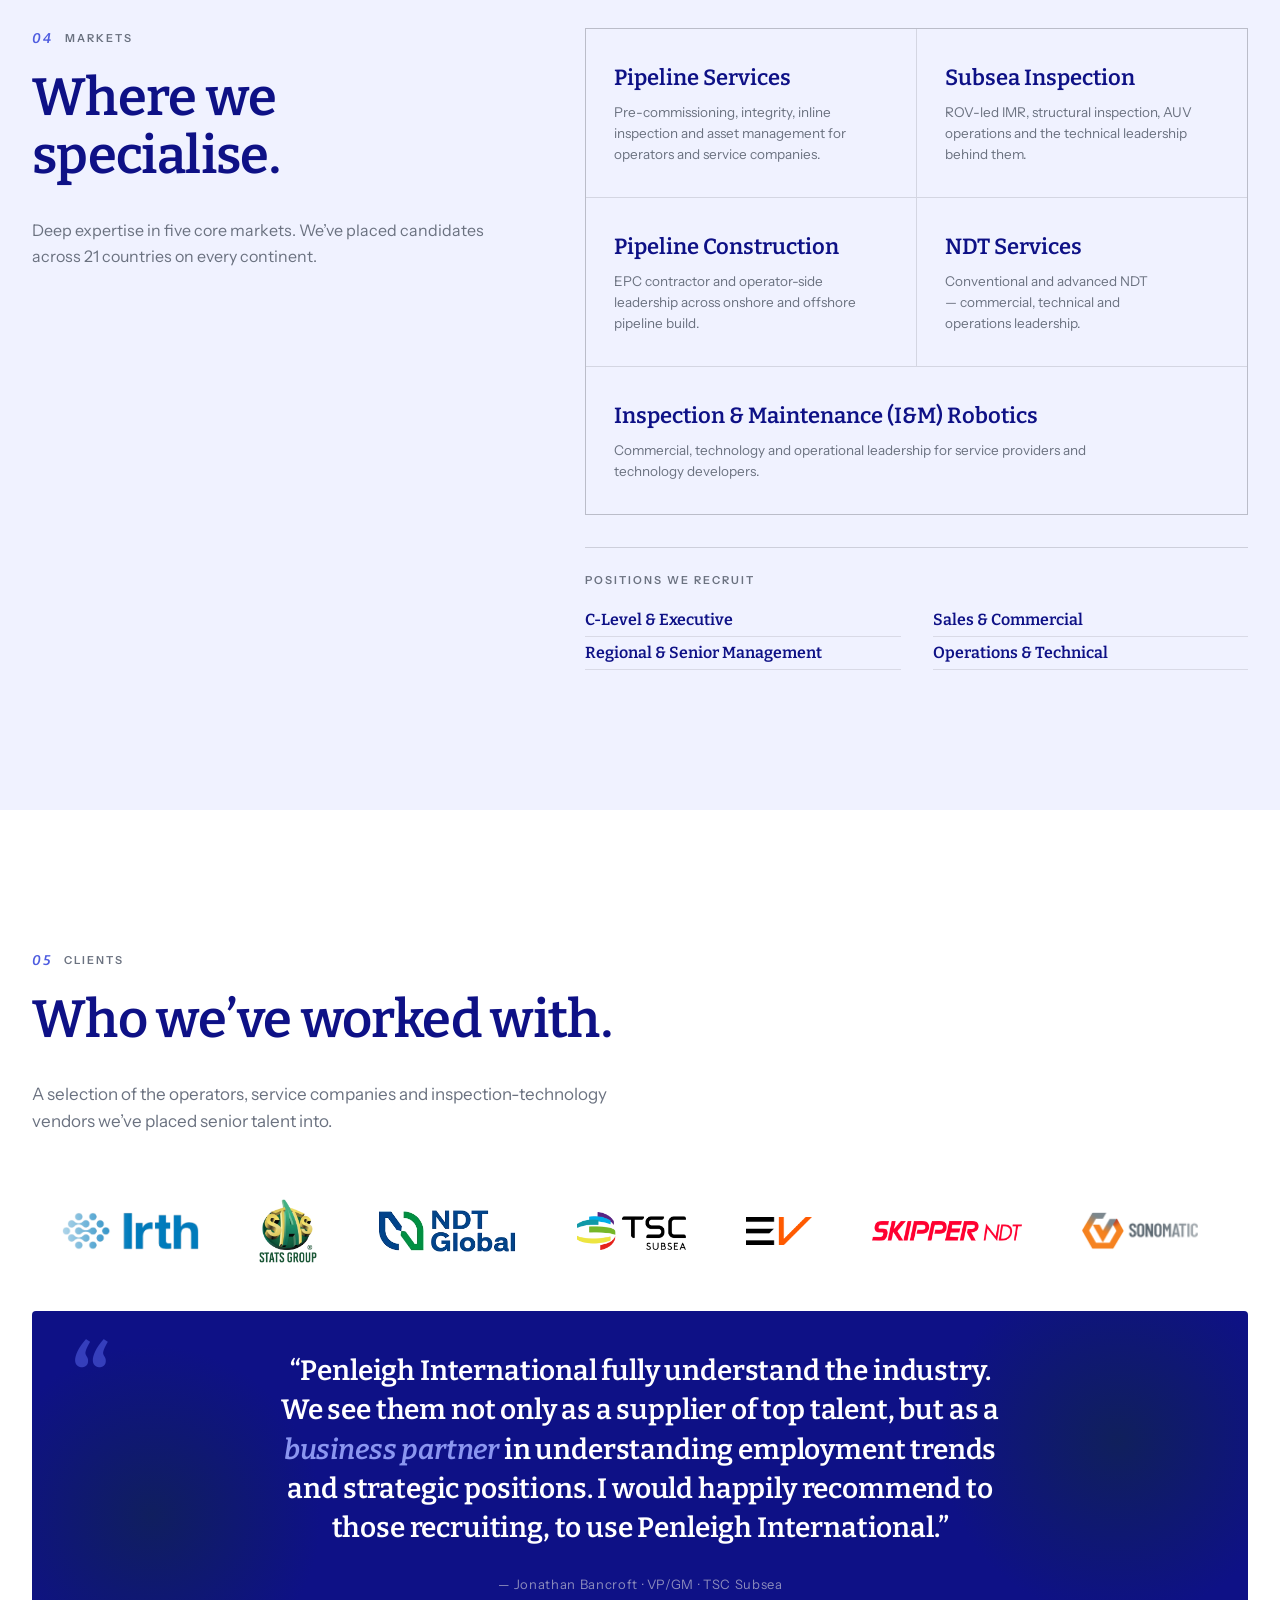
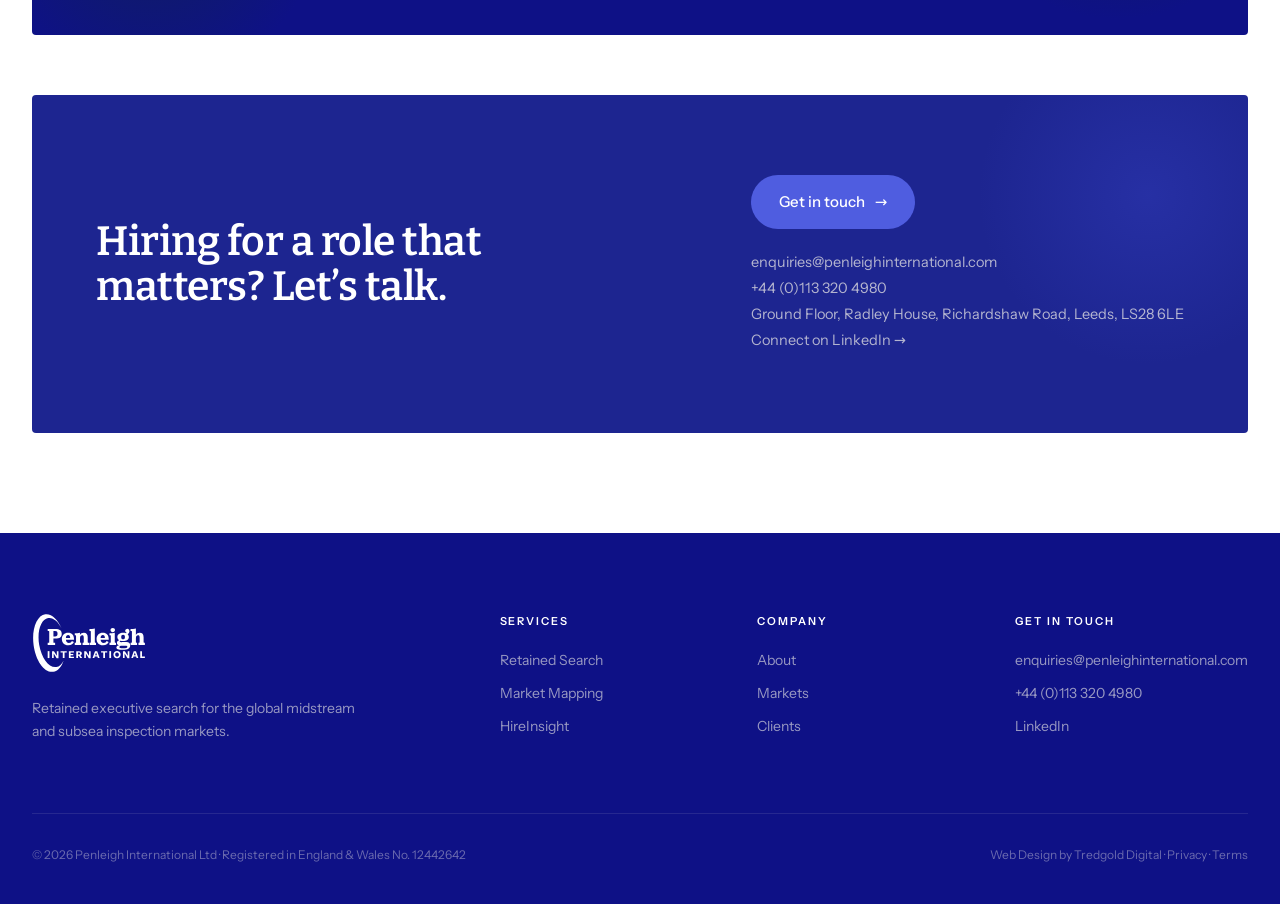
==== commit ec9e8554: "Swap homepage hero to graded iStock pipelines photo Replace assets/hero-pipelines.webp with iStock 1" ====
--- a/index.html
+++ b/index.html
@@ -171,31 +171,32 @@
     display: flex;
     align-items: center;
   }
-  /* Brand-blue overlay: solid #0E1186 on the left, eased fade to transparent ~60% across */
+  /* Brand-blue overlay: solid #0E1186 behind the hero text (the headline reaches ~56% across),
+     then an eased fade to fully transparent by ~74%, so the photo never shows behind the text */
   .hero::before {
     content: '';
     position: absolute; inset: 0;
     background: linear-gradient(90deg,
       #0e1186 0%,
-      #0e1186 46%,
-      rgba(14,17,134,0.93) 50%,
-      rgba(14,17,134,0.78) 54%,
-      rgba(14,17,134,0.55) 57.5%,
-      rgba(14,17,134,0.3) 60.5%,
-      rgba(14,17,134,0.11) 63%,
-      rgba(14,17,134,0) 65%);
+      #0e1186 57%,
+      rgba(14,17,134,0.93) 60%,
+      rgba(14,17,134,0.78) 63%,
+      rgba(14,17,134,0.55) 66%,
+      rgba(14,17,134,0.3) 69%,
+      rgba(14,17,134,0.11) 72%,
+      rgba(14,17,134,0) 74%);
     pointer-events: none;
   }
   @media (max-width: 1200px) {
     .hero::before {
       background: linear-gradient(90deg,
         #0e1186 0%,
-        #0e1186 48%,
-        rgba(14,17,134,0.92) 54%,
-        rgba(14,17,134,0.72) 60%,
-        rgba(14,17,134,0.45) 66%,
-        rgba(14,17,134,0.18) 71%,
-        rgba(14,17,134,0) 76%);
+        #0e1186 58.5%,
+        rgba(14,17,134,0.92) 62%,
+        rgba(14,17,134,0.72) 66%,
+        rgba(14,17,134,0.45) 71%,
+        rgba(14,17,134,0.18) 77%,
+        rgba(14,17,134,0) 82%);
     }
   }
   .hero::after {
@@ -226,7 +227,7 @@
     .hero-copy { max-width: 640px; }
   }
   @media (max-width: 720px) {
-    .hero { padding-bottom: 260px; background-size: auto 320px; }
+    .hero { padding-bottom: 300px; background-size: auto 320px; }
     .hero::before {
       background: linear-gradient(180deg,
         #0e1186 0%,
